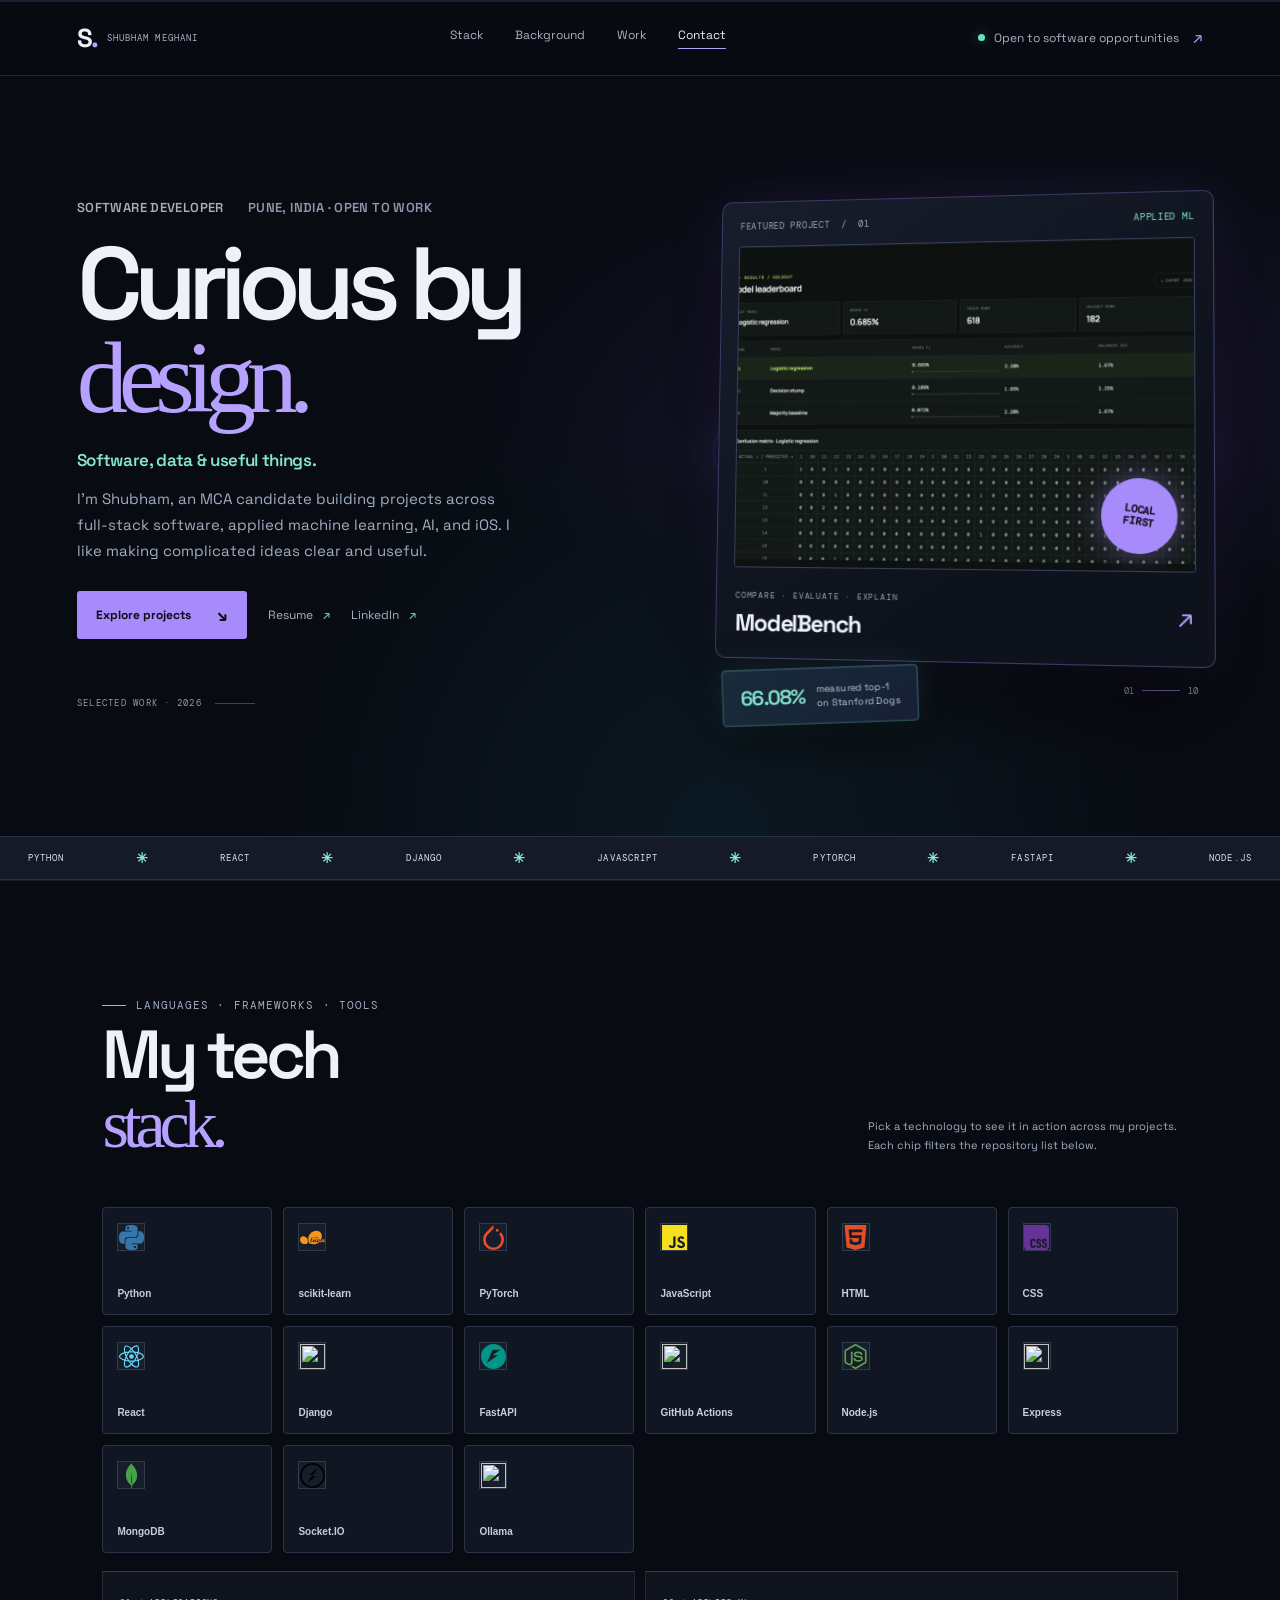
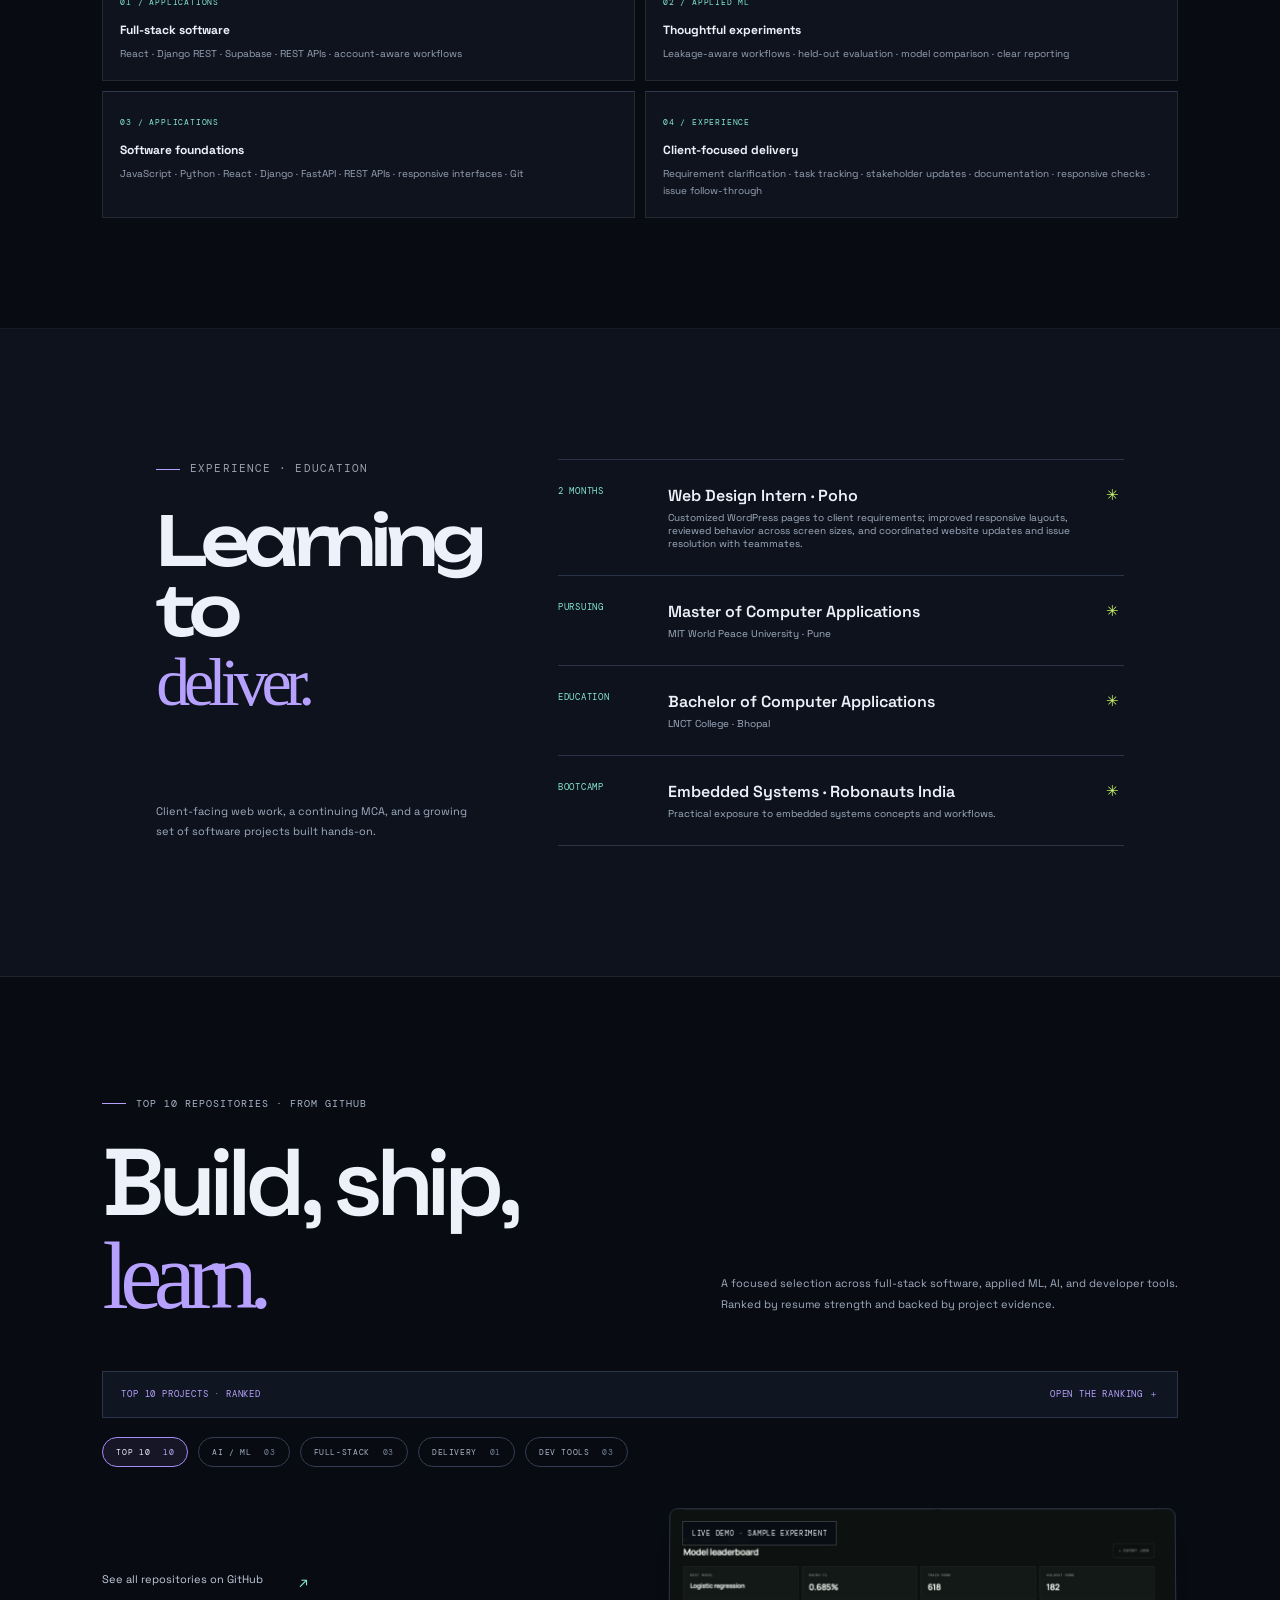
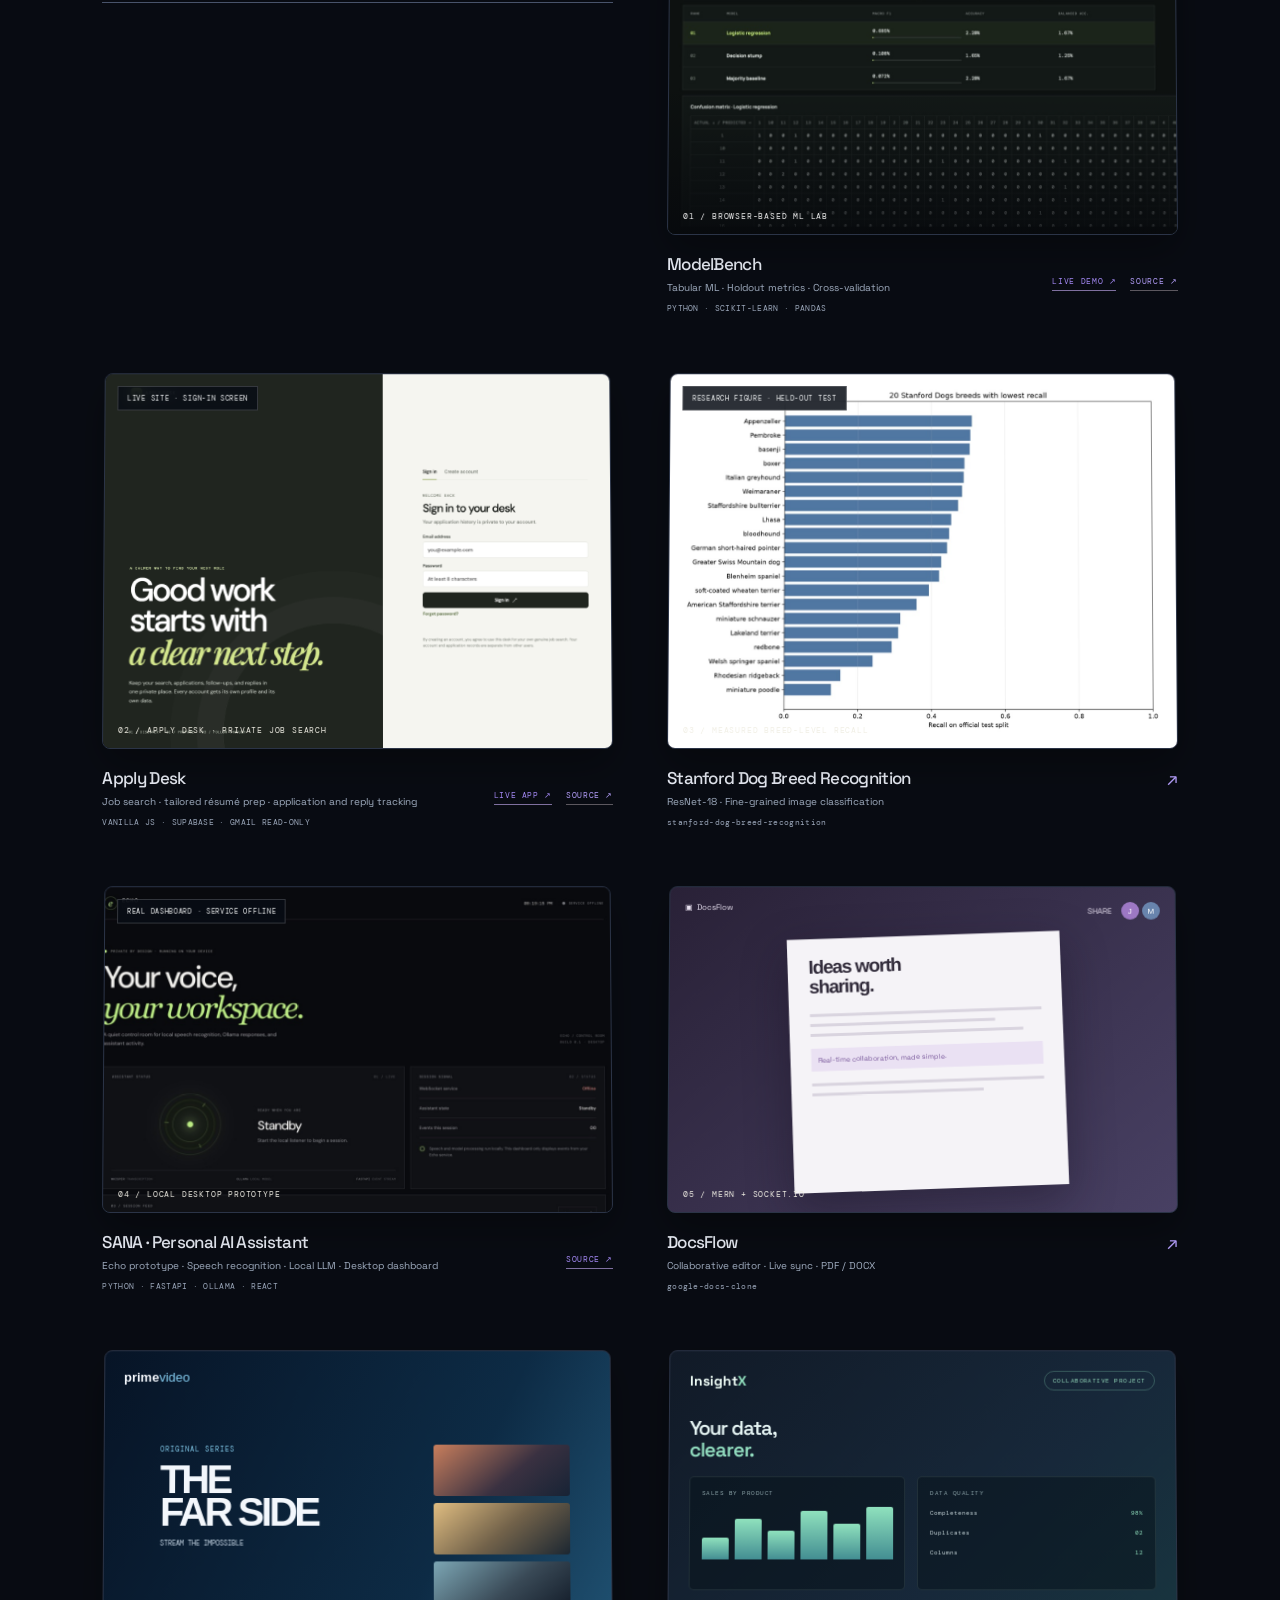
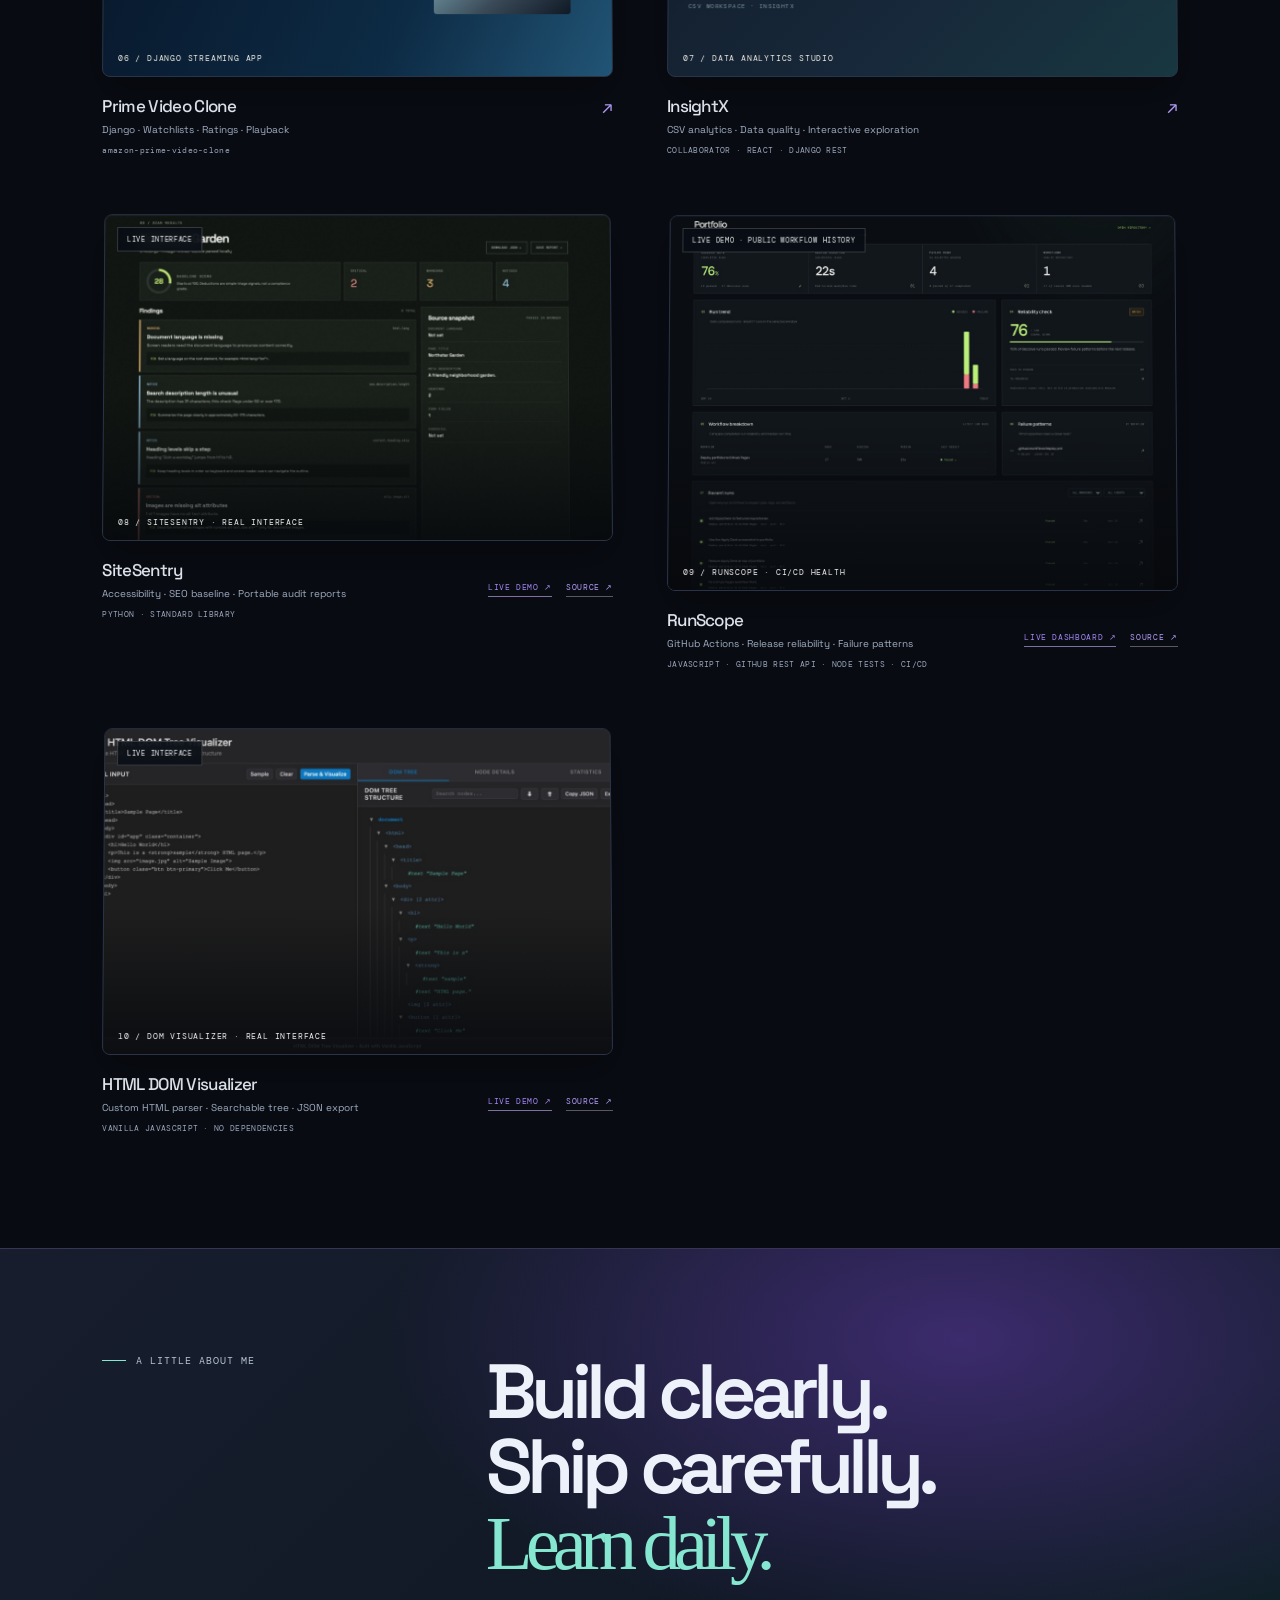
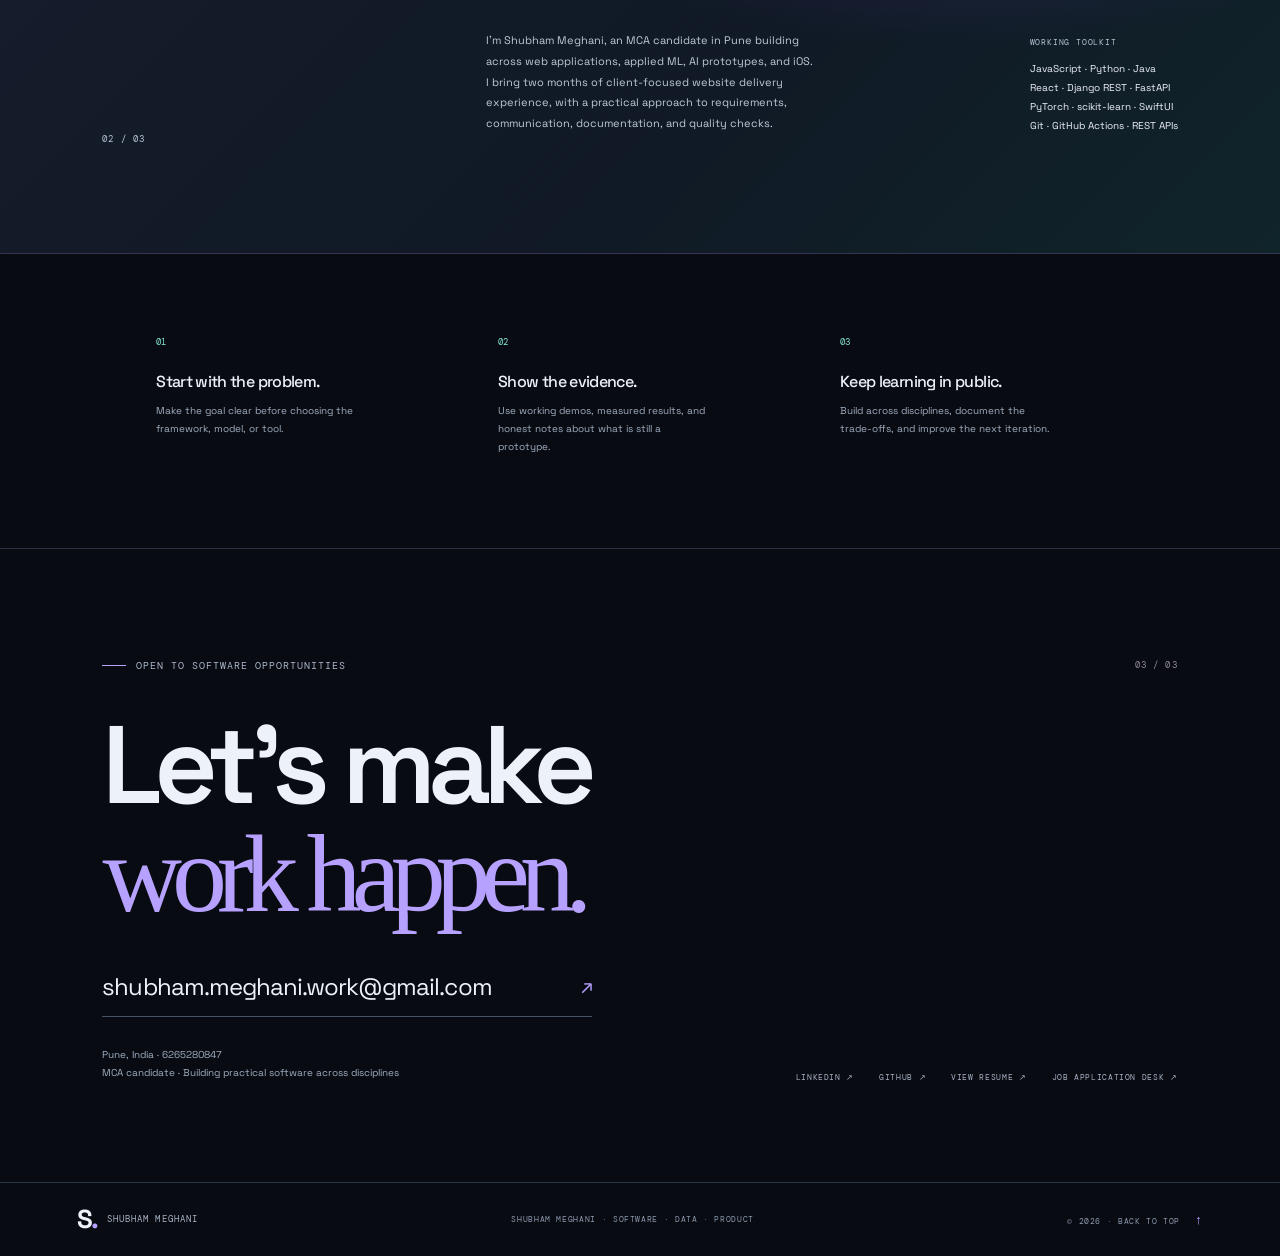
==== index.html @ 6a62bfe3 "Add dark animated 3D portfolio styling" ====
<!doctype html>
<html lang="en">
  <head>
    <meta charset="UTF-8" />
    <meta name="viewport" content="width=device-width, initial-scale=1.0" />
    <meta name="theme-color" content="#080b12" />
    <meta name="description" content="Explore Shubham Meghani’s dark, animated portfolio of full-stack applications, applied machine learning, AI prototypes, iOS apps, and developer tools." />
    <meta property="og:title" content="Shubham Meghani — Software Projects" />
    <meta property="og:description" content="A dark, dimensional portfolio spanning full-stack software, machine learning, AI, iOS, and developer tools, with live project previews." />
    <meta property="og:type" content="website" />
    <title>Shubham Meghani — Software Developer</title>
    <link rel="preconnect" href="https://fonts.googleapis.com" />
    <link rel="preconnect" href="https://fonts.gstatic.com" crossorigin />
    <link href="https://fonts.googleapis.com/css2?family=DM+Mono:wght@400;500&family=Space+Grotesk:wght@400;500;600;700&family=Unbounded:wght@400;500;600;700;800&display=swap" rel="stylesheet" />
    <link rel="stylesheet" href="styles.css" />
    <link rel="stylesheet" href="project-captures.css" />
    <style>
      :root { --accentColor: #c2a4ff; }
      .visual-one { background: #211829; }
      .visual-sun { background: radial-gradient(circle at 35% 32%, #e2c9ff, #a87cff 60%, #5f3c81); }
      .visual-horizon { background: linear-gradient(168deg, #76578e, #393048 50%, #19131f); }
      .visual-window { background: #e8e0edee; }
      .visual-two { background: #211829; }
      .shape-a { background: radial-gradient(at 32% 27%, #d0b7ee, #7c6086 42%, #444457 74%); }
      .shape-b { background: radial-gradient(at 43% 30%, #e3b6ff, #9d6eb9 58%, #523a68); }
      .poster-type { color: #f2eafa; }
      .visual-three { background: #211a29; }
      .music-disc { background: repeating-radial-gradient(circle, #17131c 0, #17131c 2px, #383040 3px, #25202c 5px); }
      .disc-inner { background: #28202f; color: #f0e9f8; }
      .music-ui { color: #ddd4e7; }
      .music-ui > span:last-child { color: #aa9ab7; }
      .waveform { filter: hue-rotate(170deg) saturate(.75); }
      .section-note, .project-meta p, .principle p, .contact-bottom p { color: #9991a0; }
      .main-nav a, .availability, .text-link, .socials a { color: #c1bac8; }
      .button-light { background: #eae5ec; color: #15111a; }
      .button-light:hover { background: #c2a4ff; }
      .project-card, .principle, .manifesto-main, .contact h2 { opacity: 0; transform: translateY(22px); transition: opacity .75s ease, transform .75s cubic-bezier(.2,.7,.2,1); }
      .project-card.in-view, .principle.in-view, .manifesto-main.in-view, .contact h2.in-view { opacity: 1; transform: translateY(0); }
      .project-card:nth-child(2) { transition-delay: .12s; }
      .project-card:nth-child(3) { transition-delay: .22s; }
      .scroll-progress { position: fixed; z-index: 70; top: 0; left: 0; width: 100%; height: 2px; pointer-events: none; background: #c2a4ff12; }
      .scroll-progress span { display: block; width: 100%; height: 100%; transform: scaleX(0); transform-origin: left; background: #c2a4ff; }
      .main-nav a.nav-active { color: #eae5ec; }.main-nav a.nav-active:after { content:''; display:block; height:1px; margin-top:5px; background:#c2a4ff; }
      .motion-toggle { border:0; padding:5px 0; background:transparent; color:#aaa0b7; font:8px 'DM Mono',monospace; letter-spacing:.1em; cursor:pointer; }.motion-toggle span { color:#c2a4ff; margin-right:5px; }
      .project-filters { display:flex; gap:10px; flex-wrap:wrap; margin:-27px 0 38px; }
      .filter-button { border:1px solid #ffffff20; border-radius:30px; background:transparent; color:#a69eac; padding:9px 13px; font:8px 'DM Mono',monospace; letter-spacing:.08em; cursor:pointer; transition:all .25s; }
      .filter-button span { color:#776b81; margin-left:7px; }.filter-button:hover,.filter-button.is-active { color:#f1eafa; border-color:#c2a4ff; background:#c2a4ff15; }.filter-button.is-active span { color:#c2a4ff; }
      .project-grid { grid-template-columns:repeat(2,minmax(0,1fr)); gap:60px 5%; }.project-card[hidden] { display:none !important; }.project-card:nth-child(2n) { margin-top:115px; }.project-card:nth-child(3) { margin-top:0; }.project-grid.is-filtered .project-card { margin-top:0; }
      .project-meta small { display:block; margin-top:9px; color:#756d7e; font:8px 'DM Mono',monospace; letter-spacing:.04em; }
      .project-visual { height:330px; }.project-large .project-visual { height:380px; }
      .visual-ml,.visual-todo,.visual-stream,.visual-prime,.visual-docs,.visual-ats { position:relative; overflow:hidden; }
      .visual-ml { background:radial-gradient(ellipse at 68% 45%,#613a8a,#241831 60%,#16101d); padding:19px; color:#eee5f9; }
      .visual-ml:before { content:''; position:absolute; inset:0; opacity:.14; background-image:linear-gradient(#d4b4ff22 1px,transparent 1px),linear-gradient(90deg,#d4b4ff22 1px,transparent 1px); background-size:26px 26px; mask-image:linear-gradient(90deg,transparent,#000); }
      .ml-glow { position:absolute; width:145px; height:145px; right:18%; top:25%; border:1px solid #e2caff3a; border-radius:50%; box-shadow:0 0 0 16px #c2a4ff0a,0 0 0 34px #c2a4ff08,0 0 90px #bb85ff38; animation:ml-pulse 4s ease-in-out infinite alternate; }
      .ml-glow:before,.ml-glow:after { content:''; position:absolute; inset:22px; border:1px solid #e2caff45; border-radius:50%; transform:scaleX(.68); }.ml-glow:after { transform:scaleY(.65); }
      .ml-top,.ml-bottom { position:relative; display:flex; justify-content:space-between; color:#aa9bb9; font:7px 'DM Mono',monospace; letter-spacing:.12em; }.breed-mark { position:absolute; right:22%; top:35%; font:500 42px 'Geist',sans-serif; letter-spacing:-.09em; color:#f2eafa; text-shadow:0 0 25px #c2a4ff6e; }.breed-mark small { display:block; margin-top:-2px; font:7px 'DM Mono',monospace; letter-spacing:.18em; color:#c9b8da; text-align:center; }
      .ml-score { position:absolute; left:7%; bottom:19%; width:43%; display:grid; gap:7px; }.ml-score span { font:7px 'DM Mono',monospace; letter-spacing:.08em; color:#b5a6c4; }.ml-score strong { font:500 28px 'Geist',sans-serif; letter-spacing:-.06em; }.ml-score i { height:2px; background:#ffffff1c; }.ml-score i b { display:block; width:66.08%; height:100%; background:#c2a4ff; box-shadow:0 0 10px #c2a4ff; }.ml-bottom { position:absolute; bottom:17px; left:19px; right:19px; }
      @keyframes ml-pulse { to { transform:scale(1.06); opacity:.7; } }
      .visual-todo { display:grid; place-items:center; background:linear-gradient(145deg,#c7b3ee,#796292); }.app-window { width:76%; min-height:78%; padding:17px 19px; background:#f1eef5; color:#30263b; box-shadow:0 20px 55px #19102055; transform:translateZ(25px); }.app-head { display:flex; justify-content:space-between; font-size:14px; font-weight:700; }.app-head b span { color:#8a67b1; }.app-head i { font-style:normal; color:#8a67b1; }.task-progress { display:flex; justify-content:space-between; margin:24px 0 12px; color:#81758d; font:7px 'DM Mono',monospace; }.task-row { display:flex; align-items:center; gap:9px; padding:8px 0; border-top:1px solid #e4dfea; font-size:9px; }.task-row i { width:12px; height:12px; border:1px solid #b9aabe; border-radius:50%; color:#fff; font:8px/11px sans-serif; text-align:center; }.task-row.checked i { background:#8a67b1; border-color:#8a67b1; }.task-row.checked span { color:#9b93a2; text-decoration:line-through; }.app-foot { margin-top:15px; color:#8f8299; font:6px 'DM Mono',monospace; letter-spacing:.06em; }
      .visual-stream { background:linear-gradient(145deg,#10131f,#24203a); padding:19px; color:#f4efff; }.stream-head { display:flex; justify-content:space-between; font:7px 'DM Mono',monospace; color:#bcb2d1; letter-spacing:.08em; }.stream-head span:first-child { font:700 12px 'Geist',sans-serif; letter-spacing:.02em; color:white; }.stream-title { position:relative; z-index:1; margin:42px 0 25px; font-size:32px; font-weight:600; line-height:.95; letter-spacing:-.08em; }.stream-title em { color:#c2a4ff; font:italic 34px Georgia,serif; }.poster-row { display:flex; gap:8px; position:absolute; bottom:32px; left:19px; right:19px; height:42%; }.poster-row i { flex:1; display:grid; place-items:center; text-align:center; color:#f4eafd; font:7px 'DM Mono',monospace; letter-spacing:.08em; font-style:normal; background:linear-gradient(160deg,#9477b9,#31273d 60%,#13121b); box-shadow:0 6px 20px #07050b80; transform:translateY(var(--poster-y,0)); transition:transform .3s; }.poster-row i:nth-child(2){background:linear-gradient(160deg,#d09c7b,#553847 65%,#1c1822);--poster-y:10px}.poster-row i:nth-child(3){background:linear-gradient(160deg,#5e91a5,#24374c 65%,#141824);--poster-y:-3px}.poster-row i:nth-child(4){background:linear-gradient(160deg,#b9ad76,#494232 65%,#16151a);--poster-y:8px}.project-card:hover .poster-row i { transform:translateY(-7px); }
      .visual-prime { background:linear-gradient(115deg,#071426,#0d2b45 65%,#215475); padding:19px; color:#f3f7fc; }.prime-brand { position:relative; z-index:1; font:700 13px 'Geist',sans-serif; }.prime-brand span { color:#85cdf0; font-weight:400; }.prime-feature { position:absolute; top:29%; left:11%; display:grid; gap:10px; }.prime-feature span { color:#81c8e8; font:7px 'DM Mono',monospace; letter-spacing:.14em; }.prime-feature strong { font:700 40px/.82 'Geist',sans-serif; letter-spacing:-.08em; }.prime-feature i { font:7px 'DM Mono',monospace; font-style:normal; color:#c5d5e4; }.prime-row { position:absolute; right:8%; top:29%; display:grid; gap:7px; width:27%; height:52%; }.prime-row i { border-radius:3px; background:linear-gradient(140deg,#c87e5c,#3a3141 58%,#172335); }.prime-row i:nth-child(2){background:linear-gradient(140deg,#e0bd81,#72624a 52%,#1b2631)}.prime-row i:nth-child(3){background:linear-gradient(140deg,#7ca6b4,#394956 55%,#101926)}
      .visual-docs { background:linear-gradient(140deg,#292137,#484063); padding:15px; }.docs-top { position:relative; z-index:2; display:flex; justify-content:space-between; color:#e8e1f0; font-size:8px; }.docs-top b { display:inline-grid; place-items:center; margin-left:3px; width:18px; height:18px; border-radius:50%; color:#fff; background:#9d78c4; font:8px 'Geist',sans-serif; }.docs-top b:last-child { background:#6884ad; }.doc-page { background:#f5f3f7; color:#312b3a; width:54%; height:78%; position:absolute; left:24%; top:15%; padding:19px 21px; box-shadow:0 15px 45px #130e1e66; transform:rotate(-2deg); transition:transform .35s; }.project-card:hover .doc-page { transform:rotate(0deg) translateY(-5px); }.doc-title { font:600 19px/1.05 'Geist',sans-serif; letter-spacing:-.06em; margin-bottom:17px; }.doc-page>i { display:block; width:100%; height:3px; background:#d9d4df; margin:7px 0; }.doc-page>i:nth-of-type(2){width:80%}.doc-page>i:nth-of-type(3){width:92%}.doc-page>i:nth-of-type(5){width:74%}.doc-highlight { margin:12px 0; padding:7px; color:#78579a; background:#eae1f3; font-size:7px; }
      .visual-insightx { background:linear-gradient(135deg,#111a27,#17283a 60%,#183740); padding:20px; color:#e6f5f4; }.ix-top { display:flex; justify-content:space-between; align-items:center; color:#c8dbdb; font:8px 'DM Mono',monospace; }.ix-brand { color:#eefcf6; font:700 14px 'Space Grotesk',sans-serif; }.ix-brand b { color:#91e0be; }.ix-badge { padding:5px 8px; border:1px solid #8de0bc45; border-radius:20px; color:#9be2c2; font:6px 'DM Mono',monospace; letter-spacing:.08em; }.ix-title { margin:28px 0 16px; font:600 20px/1.08 'Space Grotesk',sans-serif; letter-spacing:-.05em; }.ix-title span { color:#93dec0; }.ix-workspace { display:grid; grid-template-columns:1fr 1.1fr; gap:12px; }.ix-chart,.ix-table { min-height:115px; padding:12px; border:1px solid #d1f6eb18; border-radius:5px; background:#09131b88; }.ix-chart>span,.ix-table>span { display:block; color:#90a8ad; font:6px 'DM Mono',monospace; letter-spacing:.08em; }.ix-bars { height:63px; display:flex; align-items:end; gap:6px; padding-top:10px; }.ix-bars i { flex:1; background:linear-gradient(#8fe1bd,#438e92); border-radius:2px 2px 0 0; }.ix-bars i:nth-child(1){height:42%}.ix-bars i:nth-child(2){height:78%}.ix-bars i:nth-child(3){height:55%}.ix-bars i:nth-child(4){height:92%}.ix-bars i:nth-child(5){height:68%}.ix-bars i:nth-child(6){height:100%}.ix-row { display:flex; justify-content:space-between; gap:5px; margin-top:12px; color:#cad9dc; font:6px 'DM Mono',monospace; }.ix-row b { color:#91e0be; font-weight:400; }.ix-foot { margin-top:12px; color:#82999e; font:6px 'DM Mono',monospace; letter-spacing:.07em; }
      .visual-radar { position:relative; overflow:hidden; padding:20px; color:#e7f1e2; background:radial-gradient(ellipse at 70% 45%,#324c2a,#131b16 70%); }.rr-top { display:flex; justify-content:space-between; color:#c8ef91; font:8px 'DM Mono',monospace; letter-spacing:.08em; }.rr-network { position:absolute; inset:49px 9% 18%; border:1px solid #c2ef662b; border-radius:50%; transform:rotate(-24deg) scaleY(.48); }.rr-node { position:absolute; display:grid; place-items:center; width:33px;height:33px;border-radius:50%;background:#c2ef66;color:#16200f;font:7px 'DM Mono',monospace;box-shadow:0 0 20px #c2ef6645; }.rr-node:nth-of-type(1){left:18%;top:27%}.rr-node:nth-of-type(2){left:47%;top:19%;background:#7cced6}.rr-node:nth-of-type(3){right:16%;top:34%;background:#ec9a68}.rr-node:nth-of-type(4){left:34%;bottom:20%;background:#c596d5}.rr-core { position:absolute;left:50%;top:51%;transform:translate(-50%,-50%);display:grid;place-items:center;width:65px;height:65px;border:1px solid #c2ef6680;border-radius:50%;color:#c2ef66;font:15px 'DM Mono',monospace;background:#101411cc; }.rr-bars { position:absolute;bottom:24px;left:20px;right:20px;display:flex;gap:5px;height:3px; }.rr-bars i { flex:1;background:#c2ef66;opacity:.8; }.rr-meta { position:absolute;right:20px;bottom:35px;color:#9cac91;font:6px 'DM Mono',monospace;letter-spacing:.08em; }
      .visual-sentry { padding:18px;background:linear-gradient(145deg,#171f19,#263328);color:#e7ede3; }.ss-head { display:flex;justify-content:space-between;color:#c2ef66;font:8px 'DM Mono',monospace;letter-spacing:.1em; }.ss-url { margin:27px 0 18px;padding:10px 12px;border:1px solid #ffffff1b;background:#101611;color:#afbdac;font:8px 'DM Mono',monospace; }.ss-score { display:flex;align-items:center;gap:10px;margin-bottom:15px; }.ss-ring { display:grid;place-items:center;width:46px;height:46px;border:3px solid #e4aa60;border-radius:50%;color:#f1c078;font:13px 'DM Mono',monospace; }.ss-score span { color:#c9d3c3;font-size:10px; }.ss-score small { display:block;margin-top:3px;color:#849280;font:6px 'DM Mono',monospace; }.ss-finding { display:flex;align-items:center;gap:8px;margin:7px 0;padding:8px 9px;background:#101611;color:#c5d0c0;font:7px 'DM Mono',monospace; }.ss-finding b { width:6px;height:6px;border-radius:50%;background:#f18b7f; }.ss-finding.warning b { background:#f0bd68; }.ss-finding span { margin-left:auto;color:#889683; }
      .visual-modelbench { padding:19px;background:radial-gradient(ellipse at 75% 15%,#283c2b,#131915 63%);color:#e7eee3; }.mb-head { display:flex;justify-content:space-between;align-items:center;color:#c2ef66;font:8px 'DM Mono',monospace;letter-spacing:.08em; }.mb-title { margin:28px 0 18px;font:600 19px/1.08 'Space Grotesk',sans-serif;letter-spacing:-.05em; }.mb-title em {color:#c2ef66;font:italic 22px Georgia,serif;}.mb-table { width:100%;border-collapse:collapse;font:7px 'DM Mono',monospace; }.mb-table th,.mb-table td {padding:9px 6px;text-align:left;border-bottom:1px solid #ffffff16;}.mb-table th {color:#899785;font-size:6px;letter-spacing:.07em;}.mb-table tr:first-child td {color:#c2ef66;}.mb-score {display:flex;align-items:center;gap:6px;}.mb-score i {width:35px;height:3px;background:#c2ef66;}.mb-note {margin-top:12px;color:#8b9885;font:6px 'DM Mono',monospace;letter-spacing:.06em;}
      .visual-ats { background:linear-gradient(130deg,#17131e,#2e233b); display:flex; color:#e8e1ef; }.ats-sidebar { width:25%; display:flex; flex-direction:column; gap:17px; padding:17px 10px; background:#15111b99; color:#9588a3; font:6px 'DM Mono',monospace; }.ats-sidebar b { font:700 18px 'Geist',sans-serif; color:#c2a4ff; margin-bottom:12px; }.ats-main { flex:1; display:flex; align-items:center; flex-direction:column; padding:23px 10px 8px; }.ats-main>span { color:#a89bb5; font:6px 'DM Mono',monospace; letter-spacing:.07em; }.ats-ring { width:111px; height:111px; border-radius:50%; margin:16px 0 10px; display:grid; place-items:center; background:radial-gradient(closest-side,#211a2b 80%,transparent 82%),conic-gradient(#c2a4ff 0 92%,#ffffff20 92% 100%); box-shadow:0 0 35px #a978dd25; }.ats-ring b { font:500 27px 'Geist',sans-serif; letter-spacing:-.07em; }.ats-ring small { font-size:12px; color:#c2a4ff; }.ats-main>strong { font-size:10px; }.ats-main>i { margin-top:3px; color:#a89bb5; font-size:7px; font-style:normal; }.ats-tags { display:flex; gap:5px; margin-top:13px; }.ats-tags b { padding:4px 6px; border:1px solid #c2a4ff35; border-radius:8px; color:#cfb8ed; font:6px 'DM Mono',monospace; }
      @media(max-width:560px) { .project-grid { display:block; }.project-card:nth-child(2n),.project-card:nth-child(3) { margin:0 0 43px; }.project-filters { gap:6px; margin-top:-12px; }.filter-button { padding:8px 10px; }.project-visual,.project-large .project-visual { height:310px; } }
      :root { --bg:#080c14; --fg:#f3f3f5; --muted:#a0a4b0; --line:#272d3a; --sans:'Space Grotesk',sans-serif; --acid:#c8f46b; --accentColor:#c8f46b; }
      body { background-color:#080c14; background-image:radial-gradient(1px 1px at 10% 12%,#ffffff55 45%,transparent 65%),radial-gradient(1px 1px at 75% 17%,#ffffff55 45%,transparent 65%),radial-gradient(1px 1px at 43% 68%,#ffffff44 45%,transparent 65%),radial-gradient(1px 1px at 91% 83%,#ffffff55 45%,transparent 65%); background-size:240px 240px,320px 320px,280px 280px,360px 360px; }
      .site-header { position:sticky; top:0; backdrop-filter:blur(20px); background:#080c14c9; border-bottom:1px solid #ffffff12; }
      .main-nav a,.availability,.text-link,.socials a { color:#b7bac3; }.status-dot { background:#c8f46b; box-shadow:0 0 12px #c8f46b88; }
      .hero { height:calc(100svh - 82px); min-height:690px; max-height:950px; background:radial-gradient(ellipse at 77% 53%,#142442a6,transparent 43%); }
      .hero-copy { width:48%; }.hero h1 { font:700 clamp(64px,9vw,132px)/.98 'Unbounded',sans-serif; letter-spacing:-.085em; text-transform:none; margin:0 0 17px; }
      .hero .eyebrow { font:600 13px 'Space Grotesk',sans-serif; letter-spacing:.03em; text-transform:none; color:#a9aebb; margin-bottom:21px; }.hero .eyebrow-line { display:none; }
      .hero-role { color:#c8f46b; font-size:15px; font-weight:600; margin:0 0 18px; }.hero-intro { font-size:13px; max-width:370px; color:#aeb2bd; }
      .hero-art { width:min(64vw,850px); height:min(62vw,720px); right:0; background:radial-gradient(ellipse at center,#26365747 0,transparent 64%); cursor:grab; }.hero-art:active { cursor:grabbing; }.hero-art canvas { filter:drop-shadow(0 25px 70px #000a); }
      .art-caption { color:#8e97a9; }.art-caption-top { left:4%;right:5%;top:7%; }.art-caption-bottom { left:5%;right:8%;bottom:8%; }.art-cross { color:#c8f46b; }
      .art-orbit { border-color:#d5e4ff14; }.orbit-two { border-color:#d5e4ff0c; }
      .motion-toggle { color:#c9cfdb; }.motion-toggle span { color:#c8f46b; }
      .hero-index { display:none; }.hero-footnote { top:auto; bottom:5%; }
      .keyboard-toast { position:absolute; left:50%; bottom:16%; z-index:3; transform:translate(-50%,12px); opacity:0; padding:8px 12px; border:1px solid #ffffff25; border-radius:30px; background:#080c14cc; backdrop-filter:blur(8px); color:#e4e8f0; font:8px 'DM Mono',monospace; letter-spacing:.08em; pointer-events:none; transition:opacity .2s,transform .2s; white-space:nowrap; }.hero-art.key-active .keyboard-toast { opacity:1; transform:translate(-50%,0); }
      .ticker { background:#c8f46b; color:#10150a; transform:none; }.ticker-track { animation-duration:34s; }
      .section-heading h2,.manifesto h2,.contact h2 { font-family:'Unbounded',sans-serif; font-weight:500; }.serif-word { font-family:'Unbounded',sans-serif; font-style:normal; letter-spacing:-.09em; color:#c8f46b; }
      .section-heading .eyebrow,.manifesto .eyebrow,.contact .eyebrow { color:#a9aebb; }.eyebrow-line { background:#c8f46b; }
      .work { padding-top:130px; }.project-filters { margin-top:-10px; }.filter-button { border-color:#ffffff26; }.filter-button:hover,.filter-button.is-active { border-color:#c8f46b; background:#c8f46b12; }.filter-button.is-active span { color:#c8f46b; }
      .manifesto { background:linear-gradient(120deg,#111a2a,#121722); border-color:#ffffff10; }.manifesto h2 .serif-word { color:#c8f46b; }
      .contact h2 .serif-word { color:#c8f46b; }.contact-link span,.all-work span { color:#c8f46b; }.principle>span { color:#c8f46b; }
      .scroll-progress span { background:#c8f46b; }
      .stack-section { padding-top:125px; padding-bottom:130px; position:relative; overflow:hidden; border-top:1px solid #ffffff10; border-bottom:1px solid #ffffff10; }
      .stack-heading { display:flex; align-items:flex-end; justify-content:space-between; gap:30px; margin-bottom:48px; }.stack-heading h2,.journey-heading h2 { margin:0; font:500 clamp(38px,5.4vw,68px)/1.02 'Unbounded',sans-serif; letter-spacing:-.08em; }.stack-heading p,.journey-heading p { color:#9ba1ae; font-size:11px; line-height:1.8; margin:0 0 5px; }
      .stack-grid { display:grid; grid-template-columns:repeat(6,minmax(0,1fr)); gap:11px; }
      .stack-card { min-height:108px; padding:15px 14px; display:flex; align-items:flex-start; justify-content:space-between; flex-direction:column; background:#111723aa; border:1px solid #ffffff16; border-radius:4px; color:#dde0e7; text-align:left; cursor:pointer; transition:transform .25s,border .25s,background .25s; }.stack-card:hover { transform:translateY(-5px); border-color:#c8f46b8a; background:#19231b; }.stack-card[aria-pressed=true] { border-color:#c8f46b; background:#c8f46b12; transform:translateY(-3px); }
      .stack-glyph { width:28px;height:28px;display:grid;place-items:center;color:var(--skill-color,#c8f46b); }.stack-glyph img { width:25px;height:25px;object-fit:contain;filter:drop-shadow(0 2px 7px color-mix(in srgb,var(--skill-color) 28%,transparent));transition:transform .25s; }.stack-card:hover .stack-glyph img { transform:rotate(-8deg) scale(1.1); }.stack-card span:last-child { font-size:10px; font-weight:600; }
      .hero-art:focus-visible { outline:1px solid #c8f46b;outline-offset:5px;border-radius:50%; }
      .journey { padding:130px 12.2%; display:grid; grid-template-columns:.9fr 1.7fr; gap:8%; border-bottom:1px solid #ffffff12; background:linear-gradient(180deg,#0b101a,#080c14); }.journey-heading { display:flex; flex-direction:column; justify-content:space-between; }.journey-heading .eyebrow { margin-bottom:27px; }.journey-list { border-top:1px solid #ffffff22; }.journey-item { padding:25px 0; display:grid; grid-template-columns:90px 1fr 18px; gap:20px; align-items:start; border-bottom:1px solid #ffffff18; color:#f3f3f5; text-decoration:none; transition:padding .3s,color .3s; }.journey-item:hover { padding-left:10px; color:#c8f46b; }.journey-date { color:#8993a4; font:9px 'DM Mono',monospace; letter-spacing:.08em; }.journey-name { font-size:16px; font-weight:600; }.journey-desc { display:block; color:#9ba1ae; margin-top:5px; font-size:10px; }.journey-arrow { transition:transform .2s; }.journey-item:hover .journey-arrow { transform:translate(3px,-3px); }
      .main-nav a.nav-active { color:#c8f46b; }.main-nav a.nav-active:after { background:#c8f46b; }
      .availability:hover,.main-nav a:hover,.socials a:hover { color:#c8f46b; }.button-light:hover { background:#c8f46b; }
      body.light-theme { background-color:#f2f0e9; color:#11151d; --bg:#f2f0e9; --fg:#11151d; --line:#cbc9c1; background-image:radial-gradient(1px 1px at 10% 12%,#0b102033 45%,transparent 65%),radial-gradient(1px 1px at 75% 17%,#0b102033 45%,transparent 65%),radial-gradient(1px 1px at 43% 68%,#0b102022 45%,transparent 65%); }
      body.light-theme .site-header { background:#f2f0e9d9; border-color:#11151d18; }.light-theme .main-nav a,.light-theme .availability,.light-theme .hero-intro,.light-theme .text-link,.light-theme .hero .eyebrow,.light-theme .section-note,.light-theme .project-meta p,.light-theme .journey-heading p { color:#555b65; }
      .light-theme .hero { background:radial-gradient(ellipse at 77% 53%,#b7c9e969,transparent 45%); }.light-theme .stack-card { background:#fffaf0b8; color:#171a21; border-color:#11151d18; }.light-theme .stack-card:hover,.light-theme .stack-card[aria-pressed=true] { background:#e5e9d9; }
      .light-theme .journey { background:linear-gradient(180deg,#e8e6de,#f2f0e9); border-color:#11151d20; }.light-theme .journey-list,.light-theme .journey-item { border-color:#11151d25; }.light-theme .journey-item { color:#11151d; }.light-theme .journey-desc,.light-theme .journey-date { color:#646a73; }
      .light-theme .manifesto { background:#e6e4dc; color:#11151d; border-color:#c6c3b9; }.light-theme .manifesto-bottom>p,.light-theme .skills p { color:#454b54; }.light-theme .principles { border-color:#d2cfc6; }.light-theme .principle p,.light-theme .contact-bottom p { color:#60656d; }.light-theme .site-footer { border-color:#c9c6be; }.light-theme .site-footer>span { color:#666b73; }
      .theme-toggle { border:1px solid #ffffff2c; border-radius:50%; background:transparent; color:#c8f46b; width:34px; height:34px; font-size:16px; cursor:pointer; transition:transform .3s,background .3s; }.theme-toggle:hover { transform:rotate(18deg); background:#ffffff12; }
      @media(max-width:900px) { .stack-grid { grid-template-columns:repeat(4,minmax(0,1fr)); }.journey { padding:100px 7%; grid-template-columns:.8fr 1.4fr; }.hero-copy { width:52%; }.hero-art { width:65vw; right:-3%; } }
      @media(max-width:560px) { .site-header { height:64px; }.main-nav { gap:12px; }.main-nav a { font-size:9px; }.theme-toggle { width:28px;height:28px; }.hero { min-height:750px; padding-top:138px; }.hero-copy { width:100%; }.hero h1 { font-size:clamp(55px,14vw,82px); }.hero-role { font-size:13px; }.hero-art { width:120vw;height:112vw;right:-24%;bottom:0;top:auto;opacity:.93; }.art-caption-top { top:3%; }.art-caption-bottom { bottom:4%; }.keyboard-toast { bottom:11%; }.stack-section { padding-top:85px;padding-bottom:90px; }.stack-heading { display:block;margin-bottom:28px; }.stack-heading p { margin-top:15px; }.stack-grid { grid-template-columns:repeat(3,minmax(0,1fr));gap:8px; }.stack-card { min-height:84px;padding:11px; }.stack-glyph { font-size:13px; }.stack-card span:last-child { font-size:9px; }.journey { display:block;padding:90px 7%; }.journey-heading { gap:28px;margin-bottom:35px; }.journey-item { grid-template-columns:65px 1fr 16px;gap:10px;padding:19px 0; }.journey-name { font-size:13px; }.journey-desc { font-size:9px; }.section-heading h2 { font-size:clamp(42px,12vw,60px); } }
      @media (prefers-reduced-motion: reduce) {
        .ticker-track, .music-disc { animation: none !important; }
        .project-card, .principle, .manifesto-main, .contact h2 { opacity: 1; transform: none; transition: none; }
      }
      .intro-screen { position: fixed; z-index: 40; inset: 0; background: #0b080c; color: #eae5ec; display: grid; grid-template-rows: auto 1fr auto; padding: 34px 7.1%; clip-path: circle(150% at 50% 50%); transition: clip-path 1.15s cubic-bezier(.76,0,.18,1), opacity .6s .55s; }
      .intro-screen.intro-out { clip-path: circle(0 at 50% 52%); opacity: .92; pointer-events: none; }
      .intro-top, .intro-bottom { display: flex; align-items: center; justify-content: space-between; color: #938a9d; font: 9px 'DM Mono',monospace; letter-spacing: .11em; }
      .intro-brand { color: #eee8f4; text-decoration: none; font: 700 12px 'Geist',sans-serif; letter-spacing: .14em; }
      .intro-brand span { color: #c2a4ff; margin-left: 4px; }
      .intro-center { align-self: center; justify-self: center; display: flex; align-items: center; flex-direction: column; }
      .intro-kicker { font: 9px 'DM Mono',monospace; letter-spacing: .15em; color: #a89bb5; }
      .loader-orbit { width: 150px; height: 150px; border: 1px solid #c2a4ff28; border-radius: 50%; position: relative; display: grid; place-items: center; margin: 27px 0 23px; animation: loader-turn 14s linear infinite; }
      .loader-orbit:before, .loader-orbit:after { content: ''; position: absolute; inset: 12px; border: 1px solid #c2a4ff38; border-radius: 50%; transform: rotateX(68deg) rotateZ(25deg); }
      .loader-orbit:after { transform: rotateY(68deg) rotateZ(-25deg); border-color: #e8dcff35; }
      .loader-orbit i { position: absolute; width: 5px; height: 5px; border-radius: 50%; background: #c2a4ff; box-shadow: 0 0 16px 4px #9c70d677; }
      .loader-orbit i:nth-child(1) { top: 12px; left: 46px; }.loader-orbit i:nth-child(2) { right: 8px; bottom: 49px; width: 3px; height: 3px; }.loader-orbit i:nth-child(3) { left: 17px; bottom: 27px; width: 3px; height: 3px; }
      .loader-orbit b { font: 500 26px 'Geist',sans-serif; letter-spacing: -.1em; color: #eae5ec; animation: loader-counter 14s linear infinite reverse; }
      .intro-progress { color: #817788; font: 8px 'DM Mono',monospace; letter-spacing: .14em; margin: 0 0 20px; }.intro-progress span { color: #d8c4fa; padding-left: 7px; }
      .enter-button { border: 1px solid #c2a4ff65; border-radius: 30px; padding: 14px 22px; color: #eae5ec; background: #c2a4ff0c; font: 9px 'DM Mono',monospace; letter-spacing: .11em; cursor: pointer; transition: background .3s, border .3s, transform .3s; }
      .enter-button:hover { background: #c2a4ff23; border-color: #c2a4ff; transform: translateY(-2px); }.enter-button span { color: #c2a4ff; margin-left: 19px; font-size: 14px; }
      @keyframes loader-turn { to { transform: rotate(360deg); } } @keyframes loader-counter { to { transform: rotate(360deg); } }
      .custom-cursor { position: fixed; top: 0; left: 0; z-index: 60; width: 18px; height: 18px; pointer-events: none; opacity: 0; transform: translate3d(-50%,-50%,0); mix-blend-mode: difference; transition: opacity .25s,width .3s,height .3s; }
      .custom-cursor:before { content:''; position:absolute; inset:0; border:1px solid white; border-radius:50%; background:#fff2; }
      .custom-cursor span { position:absolute; left:50%; top:50%; transform:translate(-50%,-50%); color:#111; font:7px 'DM Mono',monospace; white-space:nowrap; }
      .custom-cursor.cursor-visible { opacity:1; }.custom-cursor.cursor-hover { width:70px; height:70px; }
      @media (pointer:fine) { body, a, button { cursor:none; } }
      .hero-art { background: radial-gradient(ellipse at center, #a974e00e 0, transparent 57%); }
      .hero-art canvas { filter: drop-shadow(0 20px 65px #8c5fcb35); }
      .project-visual { transform: perspective(900px) rotateX(var(--tiltY,0deg)) rotateY(var(--tiltX,0deg)); transition: transform .25s ease, filter .4s; transform-style: preserve-3d; }
      .project-card:hover .project-visual { filter: saturate(1.14) brightness(1.07); }
      .project-card:hover .visual-window, .project-card:hover .poster-type, .project-card:hover .music-disc { transform: translate3d(var(--moveX,0px),var(--moveY,0px),22px); }
      .visual-window, .poster-type, .music-disc { transition: transform .35s ease; }
      body.experience-entered .hero-copy .eyebrow, body.experience-entered .hero-copy h1, body.experience-entered .hero-copy .hero-intro, body.experience-entered .hero-copy .hero-actions { animation: hero-rise .8s cubic-bezier(.2,.7,.2,1) both; }
      body.experience-entered .hero-copy h1 { animation-delay: .08s; } body.experience-entered .hero-copy .hero-intro { animation-delay: .16s; } body.experience-entered .hero-copy .hero-actions { animation-delay: .23s; }
      @keyframes hero-rise { from { opacity:0; transform:translateY(20px); filter:blur(8px); } to { opacity:1; transform:translateY(0); filter:blur(0); } }
      @media (max-width: 560px) { .intro-screen { padding: 24px 7%; }.intro-top,.intro-bottom { font-size:7px; }.intro-bottom span:last-child { max-width:120px; text-align:right; line-height:1.6; } }
      @media (prefers-reduced-motion: reduce) { .intro-screen,.hero-copy *,.custom-cursor { transition:none !important; animation:none !important; } }
    </style>
    <link rel="stylesheet" href="portfolio-refresh.css" />
    <script defer src="script.js"></script>
  </head>
  <body>
    <div class="scroll-progress" aria-hidden="true"><span></span></div>
    <div class="noise" aria-hidden="true"></div>
    <header class="site-header">
      <a class="brand" href="#home" aria-label="Shubham Meghani, home"><span class="brand-mark">S<span>.</span></span><span class="brand-name">SHUBHAM MEGHANI</span></a>
      <nav class="main-nav" aria-label="Main navigation">
        <a href="#stack">Stack</a><a href="#journey">Background</a><a href="#work">Work</a><a href="#contact">Contact</a>
      </nav>
      <a class="availability" href="https://github.com/damnsunnyy" target="_blank" rel="noreferrer"><span class="status-dot"></span><span>Open to software opportunities</span><span class="availability-arrow">↗</span></a>
    </header>

    <main>
      <section class="hero" id="home">
        <div class="hero-copy">
          <p class="eyebrow"><span class="eyebrow-line"></span> SOFTWARE DEVELOPER <span class="location">PUNE, INDIA · OPEN TO WORK</span></p>
          <h1>Curious by<br /><span class="serif-word">design.</span></h1>
          <p class="hero-role">Software, data &amp; useful things.</p>
          <p class="hero-intro">I’m Shubham, an MCA candidate building projects across full-stack software, applied machine learning, AI, and iOS. I like making complicated ideas clear and useful.</p>
          <div class="hero-actions"><a class="button button-light" href="#work">Explore projects <span>↘</span></a><a class="text-link" href="assets/Shubham-Meghani-Resume-2026.pdf" target="_blank" rel="noreferrer">Resume <span>↗</span></a><a class="text-link" href="https://linkedin.com/in/shubham-meghani/" target="_blank" rel="noreferrer">LinkedIn <span>↗</span></a></div>
          <div class="hero-footnote"><span>SELECTED WORK · 2026</span><span class="scroll-line"></span></div>
        </div>
        <div class="hero-art" aria-label="Featured work: ModelBench machine learning lab">
          <a class="feature-card" href="https://damnsunnyy.github.io/ModelBench/" target="_blank" rel="noreferrer">
            <div class="feature-card-top"><span>FEATURED PROJECT&nbsp; / &nbsp;01</span><span>APPLIED ML</span></div>
            <div class="feature-image"><img src="assets/project-captures/modelbench.jpg" alt="ModelBench model comparison dashboard" /><span class="feature-stamp">LOCAL<br />FIRST</span></div>
            <div class="feature-card-bottom"><div><span>COMPARE · EVALUATE · EXPLAIN</span><h2>ModelBench</h2></div><span class="feature-arrow">↗</span></div>
          </a>
          <div class="feature-note"><span class="note-mark">66.08%</span><span>measured top-1<br />on Stanford Dogs</span></div>
          <div class="feature-index">01 <i></i> 10</div>
        </div>
        <div class="hero-index"><span>01</span><i></i><span>03</span></div>
      </section>

      <section class="ticker" aria-label="Technologies"><div class="ticker-track"><span>PYTHON</span><b>✳</b><span>REACT</span><b>✳</b><span>DJANGO</span><b>✳</b><span>JAVASCRIPT</span><b>✳</b><span>PYTORCH</span><b>✳</b><span>FASTAPI</span><b>✳</b><span>NODE.JS</span></div></section>

      <section class="stack-section section-pad" id="stack">
        <div class="stack-heading"><div><p class="eyebrow"><span class="eyebrow-line"></span> LANGUAGES · FRAMEWORKS · TOOLS</p><h2>My tech<br /><span class="serif-word">stack.</span></h2></div><p>Pick a technology to see it in action across my projects. Each chip filters the repository list below.</p></div>
        <div class="stack-grid" role="group" aria-label="Filter projects by technology">
          <button class="stack-card" data-tech="python" aria-pressed="false" aria-label="Filter projects using Python"><span class="stack-glyph"><img src="assets/tech-icons/python.svg" alt="" loading="lazy" /></span><span>Python</span></button>
          <button class="stack-card" data-tech="sklearn" aria-pressed="false" aria-label="Filter projects using scikit-learn"><span class="stack-glyph"><img src="assets/tech-icons/scikitlearn.svg" alt="" loading="lazy" /></span><span>scikit-learn</span></button>
          <button class="stack-card" data-tech="pytorch" aria-pressed="false" aria-label="Filter projects using PyTorch"><span class="stack-glyph"><img src="assets/tech-icons/pytorch.svg" alt="" loading="lazy" /></span><span>PyTorch</span></button>
          <button class="stack-card" data-tech="javascript" aria-pressed="false" aria-label="Filter projects using JavaScript"><span class="stack-glyph"><img src="assets/tech-icons/javascript.svg" alt="" loading="lazy" /></span><span>JavaScript</span></button>
          <button class="stack-card" data-tech="html" aria-pressed="false" aria-label="Filter projects using HTML"><span class="stack-glyph"><img src="assets/tech-icons/html5.svg" alt="" loading="lazy" /></span><span>HTML</span></button>
          <button class="stack-card" data-tech="css" aria-pressed="false" aria-label="Filter projects using CSS"><span class="stack-glyph"><img src="assets/tech-icons/css.svg" alt="" loading="lazy" /></span><span>CSS</span></button>
          <button class="stack-card" data-tech="react" aria-pressed="false" aria-label="Filter projects using React"><span class="stack-glyph"><img src="assets/tech-icons/react.svg" alt="" loading="lazy" /></span><span>React</span></button>
          <button class="stack-card" data-tech="django" aria-pressed="false" aria-label="Filter projects using Django"><span class="stack-glyph"><img src="assets/tech-icons/django.svg" alt="" loading="lazy" /></span><span>Django</span></button>
          <button class="stack-card" data-tech="fastapi" aria-pressed="false" aria-label="Filter projects using FastAPI"><span class="stack-glyph"><img src="assets/tech-icons/fastapi.svg" alt="" loading="lazy" /></span><span>FastAPI</span></button>
          <button class="stack-card" data-tech="githubactions" aria-pressed="false" aria-label="Filter projects using GitHub Actions"><span class="stack-glyph"><img src="assets/tech-icons/githubactions.svg" alt="" loading="lazy" /></span><span>GitHub Actions</span></button>
          <button class="stack-card" data-tech="node" aria-pressed="false" aria-label="Filter projects using Node.js"><span class="stack-glyph"><img src="assets/tech-icons/nodedotjs.svg" alt="" loading="lazy" /></span><span>Node.js</span></button>
          <button class="stack-card" data-tech="express" aria-pressed="false" aria-label="Filter projects using Express"><span class="stack-glyph"><img src="assets/tech-icons/express.svg" alt="" loading="lazy" /></span><span>Express</span></button>
          <button class="stack-card" data-tech="mongodb" aria-pressed="false" aria-label="Filter projects using MongoDB"><span class="stack-glyph"><img src="assets/tech-icons/mongodb.svg" alt="" loading="lazy" /></span><span>MongoDB</span></button>
          <button class="stack-card" data-tech="socketio" aria-pressed="false" aria-label="Filter projects using Socket.IO"><span class="stack-glyph"><img src="assets/tech-icons/socketdotio.svg" alt="" loading="lazy" /></span><span>Socket.IO</span></button>
          <button class="stack-card" data-tech="ollama" aria-pressed="false" aria-label="Filter projects using Ollama"><span class="stack-glyph"><img src="assets/tech-icons/ollama.svg" alt="" loading="lazy" /></span><span>Ollama</span></button>
        </div>
        <div class="capability-groups">
          <article><span>01 / APPLICATIONS</span><h3>Full-stack software</h3><p>React · Django REST · Supabase · REST APIs · account-aware workflows</p></article>
          <article><span>02 / APPLIED ML</span><h3>Thoughtful experiments</h3><p>Leakage-aware workflows · held-out evaluation · model comparison · clear reporting</p></article>
          <article><span>03 / APPLICATIONS</span><h3>Software foundations</h3><p>JavaScript · Python · React · Django · FastAPI · REST APIs · responsive interfaces · Git</p></article>
          <article><span>04 / EXPERIENCE</span><h3>Client-focused delivery</h3><p>Requirement clarification · task tracking · stakeholder updates · documentation · responsive checks · issue follow-through</p></article>
        </div>
      </section>

      <section class="journey" id="journey"><div class="journey-heading"><div><p class="eyebrow"><span class="eyebrow-line"></span> EXPERIENCE · EDUCATION</p><h2>Learning to<br /><span class="serif-word">deliver.</span></h2></div><p>Client-facing web work, a continuing MCA, and a growing set of software projects built hands-on.</p></div><div class="journey-list">
        <div class="journey-item"><span class="journey-date">2 MONTHS</span><span><b class="journey-name">Web Design Intern · Poho</b><span class="journey-desc">Customized WordPress pages to client requirements; improved responsive layouts, reviewed behavior across screen sizes, and coordinated website updates and issue resolution with teammates.</span></span><span class="journey-arrow">✳</span></div>
        <div class="journey-item"><span class="journey-date">PURSUING</span><span><b class="journey-name">Master of Computer Applications</b><span class="journey-desc">MIT World Peace University · Pune</span></span><span class="journey-arrow">✳</span></div>
        <div class="journey-item"><span class="journey-date">EDUCATION</span><span><b class="journey-name">Bachelor of Computer Applications</b><span class="journey-desc">LNCT College · Bhopal</span></span><span class="journey-arrow">✳</span></div>
        <div class="journey-item"><span class="journey-date">BOOTCAMP</span><span><b class="journey-name">Embedded Systems · Robonauts India</b><span class="journey-desc">Practical exposure to embedded systems concepts and workflows.</span></span><span class="journey-arrow">✳</span></div>
      </div></section>

      <section class="work section-pad" id="work">
        <div class="section-heading"><div><p class="eyebrow"><span class="eyebrow-line"></span> TOP 10 REPOSITORIES · FROM GITHUB</p><h2>Build, ship,<br /><span class="serif-word">learn.</span></h2></div><p class="section-note">A focused selection across full-stack software, applied ML, AI, and developer tools.<br />Ranked by resume strength and backed by project evidence.</p></div>
        <details class="ranking-panel"><summary><span>TOP 10 PROJECTS · RANKED</span><span>OPEN THE RANKING ＋</span></summary><div class="ranking-intro">These are the ten projects I’d lead with on a resume, ordered by scope, technical integration, completeness, and evidence. Collaborator work and prototypes are marked.</div><ol class="ranking-list">
          <li><span>01</span><a href="https://github.com/damnsunnyy/ModelBench" target="_blank" rel="noreferrer">ModelBench <small>Leakage-safe tabular ML · cross-validation · portable reports</small></a><b>APPLIED ML</b></li>
          <li><span>02</span><a href="https://github.com/damnsunnyy/ApplyDesk" target="_blank" rel="noreferrer">Apply Desk <small>Role discovery · application tracking · account-scoped data</small></a><b>FULL-STACK</b></li>
          <li><span>03</span><a href="https://github.com/damnsunnyy/stanford-dog-breed-recognition" target="_blank" rel="noreferrer">Stanford Dog Breed Recognition <small>120-class ResNet-18 · held-out metrics and research paper</small></a><b>COMPUTER VISION</b></li>
          <li><span>04</span><a href="https://github.com/damnsunnyy/Echo" target="_blank" rel="noreferrer">SANA / Echo <small>Voice assistant prototype · Faster Whisper · Ollama · FastAPI · Electron</small></a><b>AI PROTOTYPE</b></li>
          <li><span>05</span><a href="https://github.com/damnsunnyy/google-docs-clone" target="_blank" rel="noreferrer">DocsFlow <small>Collaborative editor · authentication · Socket.IO · export</small></a><b>FULL-STACK</b></li>
          <li><span>06</span><a href="https://github.com/damnsunnyy/amazon-prime-video-clone" target="_blank" rel="noreferrer">Prime Video Clone <small>Django · catalog · accounts · watchlists · ratings · tests</small></a><b>FULL-STACK</b></li>
          <li><span>07</span><a href="https://github.com/Shubham01-shubh/InsightX" target="_blank" rel="noreferrer">InsightX <small>Collaborator project · CSV/JSON analysis · cleaning · profiling · export</small></a><b>COLLABORATOR</b></li>
          <li><span>08</span><a href="https://github.com/damnsunnyy/SiteSentry" target="_blank" rel="noreferrer">SiteSentry <small>Explainable web audits · crawler · portable reports</small></a><b>DEVELOPER TOOL</b></li>
          <li><span>09</span><a href="https://github.com/damnsunnyy/RunScope" target="_blank" rel="noreferrer">RunScope <small>GitHub Actions metrics · workflow breakdown · six metric tests</small></a><b>DEVELOPER TOOL</b></li>
          <li><span>10</span><a href="https://github.com/damnsunnyy/HTML-DOM-Visualizer" target="_blank" rel="noreferrer">HTML DOM Visualizer <small>Custom parser · searchable tree · JSON export</small></a><b>JAVASCRIPT</b></li>
        </ol></details>
        <div class="project-filters" role="group" aria-label="Filter projects">
          <button class="filter-button is-active" data-filter="all" aria-pressed="true">TOP 10 <span>10</span></button>
          <button class="filter-button" data-filter="ai" aria-pressed="false">AI / ML <span>03</span></button>
          <button class="filter-button" data-filter="fullstack" aria-pressed="false">FULL-STACK <span>03</span></button>
          <button class="filter-button" data-filter="devops" aria-pressed="false">DELIVERY <span>01</span></button>
          <button class="filter-button" data-filter="tools" aria-pressed="false">DEV TOOLS <span>03</span></button>
        </div>
        <div class="project-grid">
        <div class="project-card project-rank-09 project-large project-runscope" data-category="devops" data-techs="githubactions,javascript,html,css" data-cursor="EXPLORE PROJECT"><div class="project-visual visual-runscope"><img class="project-screenshot" src="assets/project-captures/runscope-live.jpg" alt="Live RunScope dashboard showing GitHub Actions workflow health, run trends, and recent delivery results." loading="lazy" /><span class="capture-label">LIVE DEMO · PUBLIC WORKFLOW HISTORY</span><span class="visual-label">09 / RUNSCOPE · CI/CD HEALTH</span></div><div class="project-meta"><div><h3>RunScope</h3><p>GitHub Actions · Release reliability · Failure patterns</p><small>JAVASCRIPT · GITHUB REST API · NODE TESTS · CI/CD</small></div><div class="project-links"><a href="https://damnsunnyy.github.io/RunScope/" target="_blank" rel="noreferrer">LIVE DASHBOARD ↗</a><a href="https://github.com/damnsunnyy/RunScope" target="_blank" rel="noreferrer">SOURCE ↗</a></div></div></div>
        <div class="project-card project-rank-02 project-large project-applydesk" data-category="tools" data-techs="javascript,css,html" data-cursor="EXPLORE PROJECT"><div class="project-visual visual-applydesk"><img class="project-screenshot" src="assets/project-captures/applydesk-live.png" alt="Screenshot of the live Apply Desk sign-in page, with its job-search introduction and private account form." loading="lazy" /><span class="capture-label">LIVE SITE · SIGN-IN SCREEN</span><span class="visual-label">02 / APPLY DESK · PRIVATE JOB SEARCH</span></div><div class="project-meta"><div><h3>Apply Desk</h3><p>Job search · tailored résumé prep · application and reply tracking</p><small>VANILLA JS · SUPABASE · GMAIL READ-ONLY</small></div><div class="project-links"><a href="https://damnsunnyy.github.io/ApplyDesk/" target="_blank" rel="noreferrer">LIVE APP ↗</a><a href="https://github.com/damnsunnyy/ApplyDesk" target="_blank" rel="noreferrer">SOURCE ↗</a></div></div></div>
          <a class="project-card project-rank-03 project-large" data-category="ai" data-techs="python,pytorch" href="https://github.com/damnsunnyy/stanford-dog-breed-recognition" target="_blank" rel="noreferrer" data-cursor="VIEW REPO"><div class="project-visual visual-ml"><img class="project-screenshot" src="assets/project-captures/dog-breed-recall.jpg" alt="Measured official test-split recall for the twenty lowest-recall Stanford Dog breeds." loading="lazy" /><span class="capture-label">RESEARCH FIGURE · HELD-OUT TEST</span><span class="visual-label">03 / MEASURED BREED-LEVEL RECALL</span></div><div class="project-meta"><div><h3>Stanford Dog Breed Recognition</h3><p>ResNet-18 · Fine-grained image classification</p><small>stanford-dog-breed-recognition</small></div><span class="project-arrow">↗</span></div></a>
        <div class="project-card project-rank-04" data-category="ai" data-techs="python,javascript,electron,ollama,fastapi,react,css,html" data-cursor="EXPLORE PROJECT"><div class="project-visual visual-echo"><img class="project-screenshot" src="assets/project-captures/echo-dashboard.jpg" alt="Echo’s React event dashboard, displaying its standby state and local service connection status." loading="lazy" /><span class="capture-label">REAL DASHBOARD · SERVICE OFFLINE</span><span class="visual-label">04 / LOCAL DESKTOP PROTOTYPE</span></div><div class="project-meta"><div><h3>SANA · Personal AI Assistant</h3><p>Echo prototype · Speech recognition · Local LLM · Desktop dashboard</p><small>PYTHON · FASTAPI · OLLAMA · REACT</small></div><div class="project-links"><a href="https://github.com/damnsunnyy/Echo" target="_blank" rel="noreferrer">SOURCE ↗</a></div></div></div>
          <a class="project-card project-rank-07" data-category="fullstack" data-techs="react,javascript,django,sqlite,css,html" href="https://github.com/Shubham01-shubh/InsightX" target="_blank" rel="noreferrer" data-cursor="VIEW REPO"><div class="project-visual visual-insightx"><div class="ix-top"><span class="ix-brand">Insight<b>X</b></span><span class="ix-badge">COLLABORATIVE PROJECT</span></div><div class="ix-title">Your data,<br /><span>clearer.</span></div><div class="ix-workspace"><div class="ix-chart"><span>SALES BY PRODUCT</span><div class="ix-bars"><i></i><i></i><i></i><i></i><i></i><i></i></div></div><div class="ix-table"><span>DATA QUALITY</span><div class="ix-row"><span>Completeness</span><b>98%</b></div><div class="ix-row"><span>Duplicates</span><b>02</b></div><div class="ix-row"><span>Columns</span><b>12</b></div></div></div><div class="ix-foot">CSV WORKSPACE · INSIGHTX</div><span class="visual-label">07 / DATA ANALYTICS STUDIO</span></div><div class="project-meta"><div><h3>InsightX</h3><p>CSV analytics · Data quality · Interactive exploration</p><small>COLLABORATOR · REACT · DJANGO REST</small></div><span class="project-arrow">↗</span></div></a>
          <a class="project-card project-rank-05" data-category="fullstack" data-techs="javascript,react,node,express,mongodb,socketio,css,html" href="https://github.com/damnsunnyy/google-docs-clone" target="_blank" rel="noreferrer" data-cursor="VIEW REPO"><div class="project-visual visual-docs"><div class="docs-top"><span>▣ &nbsp;DocsFlow</span><span>SHARE &nbsp; <b>J</b><b>M</b></span></div><div class="doc-page"><div class="doc-title">Ideas worth<br />sharing.</div><i></i><i></i><i></i><div class="doc-highlight">Real-time collaboration, made simple.</div><i></i><i></i></div><span class="visual-label">05 / MERN + SOCKET.IO</span></div><div class="project-meta"><div><h3>DocsFlow</h3><p>Collaborative editor · Live sync · PDF / DOCX</p><small>google-docs-clone</small></div><span class="project-arrow">↗</span></div></a>
        <div class="project-card project-rank-01" data-category="ai" data-techs="python,sklearn,javascript,css,html" data-cursor="EXPLORE PROJECT"><div class="project-visual visual-modelbench"><img class="project-screenshot" src="assets/project-captures/modelbench.jpg" alt="ModelBench’s running holdout experiment with a measured model leaderboard and confusion matrix." loading="lazy" /><span class="capture-label">LIVE DEMO · SAMPLE EXPERIMENT</span><span class="visual-label">01 / BROWSER-BASED ML LAB</span></div><div class="project-meta"><div><h3>ModelBench</h3><p>Tabular ML · Holdout metrics · Cross-validation</p><small>PYTHON · SCIKIT-LEARN · PANDAS</small></div><div class="project-links"><a href="https://damnsunnyy.github.io/ModelBench/" target="_blank" rel="noreferrer">LIVE DEMO ↗</a><a href="https://github.com/damnsunnyy/ModelBench" target="_blank" rel="noreferrer">SOURCE ↗</a></div></div></div>
        <div class="project-card project-rank-10" data-category="tools" data-techs="javascript,css,html" data-cursor="EXPLORE PROJECT"><div class="project-visual visual-dom"><img class="project-screenshot" src="assets/project-captures/dom-visualizer.jpg" alt="Live screenshot of the HTML DOM Visualizer with sample HTML parsed into a tree." loading="lazy" /><span class="capture-label">LIVE INTERFACE</span><span class="visual-label">10 / DOM VISUALIZER · REAL INTERFACE</span></div><div class="project-meta"><div><h3>HTML DOM Visualizer</h3><p>Custom HTML parser · Searchable tree · JSON export</p><small>VANILLA JAVASCRIPT · NO DEPENDENCIES</small></div><div class="project-links"><a href="https://damnsunnyy.github.io/HTML-DOM-Visualizer/" target="_blank" rel="noreferrer">LIVE DEMO ↗</a><a href="https://github.com/damnsunnyy/HTML-DOM-Visualizer" target="_blank" rel="noreferrer">SOURCE ↗</a></div></div></div>
        <div class="project-card project-rank-08" data-category="tools" data-techs="python" data-cursor="EXPLORE PROJECT"><div class="project-visual visual-sentry"><img class="project-screenshot" src="assets/project-captures/sitesentry.jpg" alt="Live screenshot of SiteSentry with an example HTML audit loaded in the browser." loading="lazy" /><span class="capture-label">LIVE INTERFACE</span><span class="visual-label">08 / SITESENTRY · REAL INTERFACE</span></div><div class="project-meta"><div><h3>SiteSentry</h3><p>Accessibility · SEO baseline · Portable audit reports</p><small>PYTHON · STANDARD LIBRARY</small></div><div class="project-links"><a href="https://damnsunnyy.github.io/SiteSentry/" target="_blank" rel="noreferrer">LIVE DEMO ↗</a><a href="https://github.com/damnsunnyy/SiteSentry" target="_blank" rel="noreferrer">SOURCE ↗</a></div></div></div>
          <a class="project-card project-rank-06" data-category="fullstack" data-techs="python,django,css,html" href="https://github.com/damnsunnyy/amazon-prime-video-clone" target="_blank" rel="noreferrer" data-cursor="VIEW REPO"><div class="project-visual visual-prime"><div class="prime-brand">prime<span>video</span></div><div class="prime-feature"><span>ORIGINAL SERIES</span><strong>THE<br />FAR SIDE</strong><i>STREAM THE IMPOSSIBLE</i></div><div class="prime-row"><i></i><i></i><i></i></div><span class="visual-label">06 / DJANGO STREAMING APP</span></div><div class="project-meta"><div><h3>Prime Video Clone</h3><p>Django · Watchlists · Ratings · Playback</p><small>amazon-prime-video-clone</small></div><span class="project-arrow">↗</span></div></a>
        <a class="all-work" href="https://github.com/damnsunnyy?tab=repositories" target="_blank" rel="noreferrer">See all repositories on GitHub <span>↗</span></a>
      </section>

      <section class="manifesto section-pad" id="about"><div class="manifesto-aside"><p class="eyebrow"><span class="eyebrow-line"></span> A LITTLE ABOUT ME</p><span class="manifesto-number">02 / 03</span></div><div class="manifesto-main"><h2>Build clearly.<br />Ship carefully.<br /><span class="serif-word">Learn daily.</span></h2><div class="manifesto-bottom"><p>I’m Shubham Meghani, an MCA candidate in Pune building across web applications, applied ML, AI prototypes, and iOS. I bring two months of client-focused website delivery experience, with a practical approach to requirements, communication, documentation, and quality checks.</p><div class="skills"><span>WORKING TOOLKIT</span><p>JavaScript · Python · Java<br />React · Django REST · FastAPI<br />PyTorch · scikit-learn · SwiftUI<br />Git · GitHub Actions · REST APIs</p></div></div></div></section>

      <section class="principles"><div class="principle"><span>01</span><h3>Start with the problem.</h3><p>Make the goal clear before choosing the framework, model, or tool.</p></div><div class="principle"><span>02</span><h3>Show the evidence.</h3><p>Use working demos, measured results, and honest notes about what is still a prototype.</p></div><div class="principle"><span>03</span><h3>Keep learning in public.</h3><p>Build across disciplines, document the trade-offs, and improve the next iteration.</p></div></section>

      <section class="contact section-pad" id="contact"><div class="contact-top"><p class="eyebrow"><span class="eyebrow-line"></span> OPEN TO SOFTWARE OPPORTUNITIES</p><span class="manifesto-number">03 / 03</span></div><h2>Let’s make<br /><span class="serif-word">work happen.</span></h2><a class="contact-link" href="mailto:shubham.meghani.work@gmail.com">shubham.meghani.work@gmail.com <span>↗</span></a><div class="contact-bottom"><p>Pune, India · 6265280847<br />MCA candidate · Building practical software across disciplines</p><div class="socials"><a href="https://linkedin.com/in/shubham-meghani/" target="_blank" rel="noreferrer">LINKEDIN ↗</a><a href="https://github.com/damnsunnyy" target="_blank" rel="noreferrer">GITHUB ↗</a><a href="assets/Shubham-Meghani-Resume-2026.pdf" target="_blank" rel="noreferrer">VIEW RESUME ↗</a><a href="job-hunt/">JOB APPLICATION DESK ↗</a></div></div></section>
    </main>
    <footer class="site-footer"><a class="brand" href="#home"><span class="brand-mark">S<span>.</span></span><span class="brand-name">SHUBHAM MEGHANI</span></a><span>SHUBHAM MEGHANI · SOFTWARE · DATA · PRODUCT</span><span>© <span id="year"></span> · BACK TO TOP <a href="#home">↑</a></span></footer>
  </body>
</html>
---- styles.css ----
:root{--bg:#0b080c;--fg:#eae5ec;--muted:#938a9d;--line:#302936;--acid:#c2a4ff;--serif:Georgia,'Times New Roman',serif;--mono:'DM Mono',monospace;--sans:'Geist',sans-serif}*{box-sizing:border-box}html{scroll-behavior:smooth}body{margin:0;background:var(--bg);color:var(--fg);font-family:var(--sans);font-size:14px;-webkit-font-smoothing:antialiased;overflow-x:hidden}.noise{position:fixed;inset:0;z-index:5;pointer-events:none;opacity:.035;background-image:url("data:image/svg+xml,%3Csvg viewBox='0 0 180 180' xmlns='http://www.w3.org/2000/svg'%3E%3Cfilter id='n'%3E%3CfeTurbulence type='fractalNoise' baseFrequency='.94' numOctaves='3' stitchTiles='stitch'/%3E%3C/filter%3E%3Crect width='100%25' height='100%25' filter='url(%23n)' opacity='.65'/%3E%3C/svg%3E")}.site-header{height:82px;padding:0 7.1%;display:flex;align-items:center;justify-content:space-between;border-bottom:1px solid #ffffff0d;position:relative;z-index:6}.brand{display:flex;align-items:center;gap:11px;color:var(--fg);text-decoration:none}.brand-mark{font-size:23px;font-weight:800;letter-spacing:-2px}.brand-mark span,.period{color:var(--acid)}.brand-name{font:10px var(--mono);letter-spacing:.12em}.main-nav{display:flex;gap:39px;margin-left:84px}.main-nav a,.availability{font-size:11px;color:#b5b4ae;text-decoration:none;transition:color .2s}.main-nav a:hover,.availability:hover{color:var(--acid)}.availability{display:flex;align-items:center;gap:9px}.status-dot{width:7px;height:7px;background:var(--acid);border-radius:50%;box-shadow:0 0 11px #c2a4ff70}.availability-arrow{font-size:16px;color:var(--fg);margin-left:5px}.hero{min-height:705px;height:calc(100vh - 82px);max-height:910px;position:relative;display:flex;align-items:center;padding:0 7.1%;overflow:hidden;background:radial-gradient(ellipse at 76% 50%,rgba(130,93,171,.13),transparent 43%)}.hero-copy{position:relative;z-index:2;width:59%;padding-bottom:18px}.eyebrow{font:9px var(--mono);letter-spacing:.12em;color:#aaa9a3;display:flex;align-items:center;gap:10px;margin:0 0 32px}.eyebrow-line{display:inline-block;width:19px;height:1px;background:var(--acid)}.location{margin-left:14px;color:#666760}.hero h1{font-size:clamp(74px,10.2vw,147px);line-height:.88;letter-spacing:-.09em;font-weight:500;margin:0 0 29px}.serif-word{font-family:var(--serif);font-weight:400;font-style:italic;letter-spacing:-.07em}.hero-intro{color:#a6a59f;font-size:13px;line-height:1.85;max-width:352px;margin:0}.hero-intro span{color:var(--fg)}.hero-actions{display:flex;align-items:center;gap:27px;margin-top:31px}.button{height:44px;padding:0 19px;display:inline-flex;align-items:center;gap:26px;text-decoration:none;font-size:11px;font-weight:700}.button-light{background:var(--fg);color:#111}.button-light span{font-size:17px;transition:transform .2s}.button-light:hover span{transform:translate(3px,3px)}.text-link{color:#c5c4be;text-decoration:none;font-size:11px}.text-link span{margin-left:7px;color:var(--acid)}.hero-footnote{position:absolute;top:555px;display:flex;align-items:center;gap:13px;color:#777870;font:8px var(--mono);letter-spacing:.14em}.scroll-line{width:40px;height:1px;background:#50514c}.hero-art{position:absolute;width:min(58vw,760px);height:min(71vw,710px);right:1.5%;top:50%;transform:translateY(-50%);display:grid;place-items:center}.hero-art canvas{width:100%;height:100%;position:relative;z-index:1}.art-caption{position:absolute;z-index:2;left:11%;right:10%;display:flex;justify-content:space-between;color:#777871;font:8px var(--mono);letter-spacing:.12em}.art-caption-top{top:12%}.art-caption-bottom{bottom:12%;align-items:center}.art-cross{font-size:17px;color:var(--acid)}.art-coordinate{position:absolute;right:5%;top:45%;font:8px/1.7 var(--mono);letter-spacing:.12em;color:#777870}.art-orbit{position:absolute;border:1px solid #ffffff0b;border-radius:50%;width:70%;height:25%;transform:rotate(-36deg)}.orbit-two{width:88%;height:49%;transform:rotate(55deg);border-color:#ffffff08}.hero-index{position:absolute;right:7.1%;bottom:8%;display:flex;align-items:center;gap:11px;color:#73746f;font:9px var(--mono)}.hero-index span:first-child{color:var(--acid)}.hero-index i{width:36px;height:1px;background:#4e504b}.ticker{height:52px;overflow:hidden;background:var(--acid);color:#120d18;display:flex;align-items:center;transform:rotate(-1deg) scale(1.01);position:relative;z-index:2}.ticker-track{display:flex;align-items:center;gap:35px;white-space:nowrap;animation:marquee 28s linear infinite;font:10px var(--mono);letter-spacing:.12em}.ticker-track b{font-size:14px}@keyframes marquee{to{transform:translateX(-50%)}}.section-pad{padding-left:12.2%;padding-right:12.2%}.work{padding-top:158px;padding-bottom:145px}.section-heading{display:flex;justify-content:space-between;align-items:flex-end;margin-bottom:68px}.section-heading .eyebrow{margin-bottom:27px}.section-heading h2,.manifesto h2,.contact h2{font-size:clamp(56px,7.4vw,96px);line-height:.98;letter-spacing:-.075em;font-weight:500;margin:0}.section-note{font-size:11px;line-height:1.9;color:#85847e;margin:0 0 8px}.project-grid{display:grid;grid-template-columns:1.08fr .92fr;gap:65px 7.5%;align-items:start}.project-card{text-decoration:none;color:var(--fg);display:block}.project-offset{margin-top:150px}.project-third{grid-column:1 / 2;margin-top:-18px}.project-visual{height:355px;position:relative;overflow:hidden}.project-large .project-visual{height:405px}.visual-one{background:#c5d0a6}.visual-sun{position:absolute;width:280px;height:280px;border-radius:50%;background:radial-gradient(circle at 35% 32%,#f9e3b9,#e9aa6c 60%,#d2785c);right:8%;top:-34px;filter:blur(.2px)}.visual-horizon{position:absolute;inset:52% 0 0;background:linear-gradient(168deg,#485b4b,#293a38 50%,#182a2b);clip-path:polygon(0 35%,38% 10%,70% 43%,100% 5%,100% 100%,0 100%)}.visual-window{position:absolute;inset:11% 12%;background:#ede9daee;box-shadow:0 22px 70px #101a1c35;padding:15px 18px;color:#262923;display:flex;flex-direction:column}.window-top{display:flex;justify-content:space-between;font:8px var(--mono);letter-spacing:.1em}.window-copy{font-size:clamp(34px,4.5vw,60px);line-height:.93;letter-spacing:-.08em;margin:auto 0;font-weight:500}.window-copy em{font-family:var(--serif);font-weight:400}.window-cta{font:8px var(--mono);letter-spacing:.1em}.visual-label{position:absolute;bottom:13px;left:15px;color:#f0eee4;font:8px var(--mono);letter-spacing:.1em;z-index:1}.visual-two{background:#30263c}.grain-shape{position:absolute;border-radius:47% 53% 68% 32% / 45% 38% 62% 55%;filter:blur(1px)}.shape-a{width:260px;height:310px;left:15%;top:10%;background:radial-gradient(at 32% 27%,#d0b7ee,#7c6086 42%,#444457 74%);transform:rotate(26deg)}.shape-b{width:220px;height:260px;right:12%;bottom:-25%;background:radial-gradient(at 43% 30%,#ecaa78,#bf6d59 58%,#7b3942);transform:rotate(-28deg)}.poster-type{position:absolute;left:12%;top:14%;font-size:clamp(38px,5.5vw,69px);font-weight:800;letter-spacing:-.1em;line-height:.82;color:#f6ebc9;mix-blend-mode:screen;z-index:1}.poster-type span{font-family:var(--serif);font-style:italic;font-weight:400}.poster-star{font-size:26px;position:absolute;margin:2px 0 0 8px}.visual-three{background:#211a29}.music-disc{width:242px;height:242px;border-radius:50%;position:absolute;left:20%;top:11%;background:repeating-radial-gradient(circle,#19201e 0,#19201e 2px,#313c37 3px,#252d29 5px);box-shadow:10px 20px 50px #060a09a0;animation:disc 18s linear infinite}.music-disc:before{content:'';position:absolute;inset:32%;border-radius:50%;background:#c2a4ff}.disc-inner{position:absolute;inset:42%;border-radius:50%;background:#29312a;display:grid;place-items:center;text-align:center;font:10px var(--mono);color:#f0e9ce}.disc-inner small{font-size:7px}.music-ui{position:absolute;left:10%;right:10%;bottom:12%;font:7px var(--mono);letter-spacing:.08em;color:#d3d2bc}.music-ui>span:last-child{display:flex;justify-content:space-between;margin-top:10px;color:#898f7f}.music-ui i{font-style:normal;color:var(--acid)}.waveform{height:22px;margin-top:8px;background:linear-gradient(90deg,transparent 0 2%,#aeb48e 2% 2.5%,transparent 2.5% 4%,#aeb48e 4% 5%,transparent 5% 7%,#aeb48e 7% 8%,transparent 8% 10%,#aeb48e 10% 11%,transparent 11% 13%,#aeb48e 13% 13.5%,transparent 13.5% 16%,#aeb48e 16% 18%,transparent 18% 20%,#aeb48e 20% 21%,transparent 21% 23%,#aeb48e 23% 27%,transparent 27% 29%,#aeb48e 29% 30%,transparent 30% 33%,#aeb48e 33% 36%,transparent 36% 39%,#aeb48e 39% 40%,transparent 40% 43%,#aeb48e 43% 47%,transparent 47% 49%,#aeb48e 49% 50%,transparent 50% 53%,#aeb48e 53% 59%,transparent 59% 61%,#aeb48e 61% 64%,transparent 64% 68%,#aeb48e 68% 70%,transparent 70% 73%,#aeb48e 73% 78%,transparent 78% 81%,#aeb48e 81% 82%,transparent 82% 87%,#aeb48e 87% 91%,transparent 91% 94%,#aeb48e 94% 97%,transparent 97%);opacity:.8}.project-meta{padding-top:18px;display:flex;justify-content:space-between;align-items:flex-start}.project-meta h3{font-size:17px;font-weight:500;letter-spacing:-.04em;margin:0 0 6px}.project-meta p{font-size:10px;color:#85847e;margin:0}.project-arrow{font-size:18px;color:#a4a59b;transition:transform .2s,color .2s}.project-card:hover .project-arrow{color:var(--acid);transform:translate(3px,-3px)}.all-work{margin-top:67px;display:inline-flex;gap:36px;color:#bebdb7;text-decoration:none;font-size:11px;border-bottom:1px solid #60615a;padding-bottom:11px}.all-work span{color:var(--acid);font-size:15px}.manifesto{background:linear-gradient(115deg,#17111f,#21182b);color:#eae5ec;padding-top:105px;padding-bottom:108px;display:grid;grid-template-columns:1fr 2.1fr;gap:5%;border-top:1px solid #c2a4ff25;border-bottom:1px solid #c2a4ff25}.manifesto .eyebrow{color:#aaa0b7}.manifesto .eyebrow-line{background:var(--acid)}.manifesto-number{font:9px var(--mono);letter-spacing:.12em;color:#938a9d}.manifesto-aside{display:flex;flex-direction:column;justify-content:space-between}.manifesto h2{font-size:clamp(50px,6vw,78px)}.manifesto h2 .serif-word{color:var(--acid)}.manifesto-bottom{display:flex;justify-content:space-between;gap:8%;margin-top:49px}.manifesto-bottom>p{font-size:11px;line-height:1.9;color:#bcb4c4;max-width:330px;margin:0}.skills{min-width:130px}.skills>span{font:8px var(--mono);letter-spacing:.1em;color:#938a9d}.skills p{font-size:10px;line-height:1.9;margin:10px 0;color:#e0d9e6}.principles{padding:76px 12.2% 92px;display:grid;grid-template-columns:repeat(3,1fr);gap:6%;border-bottom:1px solid var(--line)}.principle>span{font:9px var(--mono);color:var(--acid)}.principle h3{font-weight:500;font-size:16px;letter-spacing:-.04em;margin:22px 0 10px}.principle p{font-size:10px;line-height:1.8;color:#86857f;margin:0;max-width:215px}.contact{padding-top:115px;padding-bottom:101px}.contact-top{display:flex;justify-content:space-between}.contact .eyebrow{margin-bottom:40px}.contact h2{font-size:clamp(61px,8.6vw,111px)}.contact h2 .serif-word{color:var(--acid)}.contact-link{margin-top:42px;display:flex;justify-content:space-between;align-items:center;width:min(100%,490px);color:var(--fg);font-size:clamp(16px,2vw,24px);letter-spacing:-.04em;text-decoration:none;padding-bottom:14px;border-bottom:1px solid #62635b}.contact-link span{color:var(--acid);font-size:20px;transition:transform .2s}.contact-link:hover span{transform:translate(4px,-4px)}.contact-bottom{display:flex;justify-content:space-between;align-items:flex-end;margin-top:29px}.contact-bottom p{color:#85847e;font-size:10px;line-height:1.8;margin:0}.socials{display:flex;gap:25px}.socials a{color:#b5b4ae;text-decoration:none;font:8px var(--mono);letter-spacing:.08em}.socials a:hover{color:var(--acid)}.site-footer{min-height:74px;border-top:1px solid var(--line);padding:0 7.1%;display:flex;align-items:center;justify-content:space-between}.site-footer>span{font:8px var(--mono);letter-spacing:.08em;color:#74746e}.site-footer>span a{color:var(--acid);text-decoration:none;margin-left:9px;font-size:13px}@keyframes disc{to{transform:rotate(360deg)}}@media(min-width:1500px){.hero{padding-left:12.2%}.hero-art{right:8%}}@media(max-width:800px){.site-header{height:70px;padding:0 6%}.main-nav{gap:18px;margin-left:0}.availability span:not(.status-dot){display:none}.hero{height:auto;min-height:790px;max-height:none;align-items:flex-start;padding:132px 7% 70px}.hero-copy{width:100%}.hero h1{font-size:clamp(73px,14vw,115px)}.location{display:none}.hero-art{width:95vw;height:100vw;max-height:570px;right:-12%;top:auto;bottom:0;transform:none;opacity:.86}.hero-footnote{top:auto;bottom:10px}.hero-index{bottom:24px;right:7%}.art-caption{left:15%;right:15%}.work{padding-top:115px;padding-bottom:100px}.section-pad{padding-left:7%;padding-right:7%}.section-heading{align-items:flex-start}.section-heading h2{font-size:70px}.project-grid{gap:48px 5%}.project-visual,.project-large .project-visual{height:300px}.project-offset{margin-top:100px}.manifesto{grid-template-columns:1fr;gap:47px;padding-top:80px;padding-bottom:80px}.manifesto-aside{flex-direction:row}.manifesto-bottom{margin-top:35px}.principles{padding:65px 7%;gap:4%}.principle h3{font-size:14px}.contact{padding-top:90px;padding-bottom:75px}}@media(max-width:560px){.site-header{height:64px}.brand-name{font-size:8px}.main-nav{gap:14px}.main-nav a{font-size:10px}.availability{display:none}.hero{min-height:740px;padding-top:117px}.hero h1{font-size:76px}.hero-intro{font-size:12px;max-width:300px}.hero-art{width:115vw;height:120vw;right:-23%;bottom:-2%}.art-coordinate{display:none}.ticker{height:43px}.ticker-track{font-size:9px;gap:24px}.section-heading{display:block;margin-bottom:40px}.section-heading h2{font-size:65px}.section-note{margin-top:20px}.work{padding-top:95px;padding-bottom:80px}.project-grid{display:block}.project-card,.project-offset,.project-third{margin:0 0 43px}.project-visual,.project-large .project-visual{height:320px}.visual-window{inset:10%}.window-copy{font-size:58px}.poster-type{font-size:64px}.music-disc{left:19%;width:220px;height:220px}.all-work{margin-top:4px}.manifesto h2{font-size:53px}.manifesto-bottom{display:block}.manifesto-bottom>p{margin-bottom:30px}.principles{grid-template-columns:1fr;gap:34px;padding:55px 7%}.principle{display:grid;grid-template-columns:28px 1fr;column-gap:10px}.principle>span{grid-row:1 / 3}.principle h3{margin:0 0 7px}.principle p{grid-column:2}.contact h2{font-size:60px}.contact-bottom{display:block}.socials{margin-top:25px;gap:17px}.site-footer{padding:19px 7%;flex-wrap:wrap;gap:18px}.site-footer>span:nth-child(2){display:none}.site-footer>span:last-child{font-size:7px}}
:root{--accentColor:#c2a4ff}.project-card,.principle,.manifesto-main,.contact h2{opacity:0;transform:translateY(22px);transition:opacity .75s ease,transform .75s cubic-bezier(.2,.7,.2,1)}.project-card.in-view,.principle.in-view,.manifesto-main.in-view,.contact h2.in-view{opacity:1;transform:translateY(0)}.project-card:nth-child(2){transition-delay:.12s}.project-card:nth-child(3){transition-delay:.22s}.visual-one{background:#211829}.visual-sun{background:radial-gradient(circle at 35% 32%,#e2c9ff,#a87cff 60%,#5f3c81)}.visual-horizon{background:linear-gradient(168deg,#76578e,#393048 50%,#19131f)}.visual-window{background:#e8e0edee}.visual-two{background:#211829}.shape-b{background:radial-gradient(at 43% 30%,#e3b6ff,#9d6eb9 58%,#523a68)}.poster-type{color:#f2eafa}.music-disc{background:repeating-radial-gradient(circle,#17131c 0,#17131c 2px,#383040 3px,#25202c 5px)}.disc-inner{background:#28202f;color:#f0e9f8}.music-ui{color:#ddd4e7}.music-ui>span:last-child{color:#aa9ab7}.waveform{filter:hue-rotate(170deg) saturate(.75)}.section-note,.project-meta p,.principle p,.contact-bottom p{color:#9991a0}.main-nav a,.availability,.text-link,.socials a{color:#c1bac8}.button-light{background:#eae5ec;color:#15111a}.button-light:hover{background:#c2a4ff}@media(prefers-reduced-motion:reduce){html{scroll-behavior:auto}.ticker-track,.music-disc{animation:none!important}.project-card,.principle,.manifesto-main,.contact h2{opacity:1;transform:none;transition:none}}
.project-links{display:flex;gap:14px;align-items:center;flex-wrap:wrap}.project-links a{font:8px var(--mono);letter-spacing:.08em;color:#a7a39f;text-decoration:none;border-bottom:1px solid #5c585f;padding-bottom:4px;transition:color .2s,border-color .2s}.project-links a:first-child{color:var(--acid);border-color:#8070a0}.project-links a:hover{color:var(--fg);border-color:var(--fg)}.project-meta:has(.project-links){align-items:center}
/* Project ranking and new local-first app previews */
.ranking-panel{margin:0 0 38px;border:1px solid #ffffff18;background:#0d131eaa}.ranking-panel summary{list-style:none;display:flex;justify-content:space-between;gap:18px;cursor:pointer;padding:16px 18px;color:#c8f46b;font:9px 'DM Mono',monospace;letter-spacing:.09em}.ranking-panel summary::-webkit-details-marker{display:none}.ranking-panel[open] summary{border-bottom:1px solid #ffffff18}.ranking-intro{padding:16px 18px 8px;color:#9ba1ae;font-size:10px;line-height:1.7}.ranking-list{list-style:none;padding:0;margin:0 18px 14px}.ranking-list li{display:grid;grid-template-columns:30px 1fr auto;gap:10px;align-items:center;padding:11px 0;border-bottom:1px solid #ffffff12}.ranking-list li>span{font:9px 'DM Mono',monospace;color:#c8f46b}.ranking-list li>a{color:#edf0f3;text-decoration:none;font-size:11px;font-weight:600}.ranking-list li>a:hover{color:#c8f46b}.ranking-list small{display:block;margin-top:4px;color:#929aa8;font-size:9px;font-weight:400}.ranking-list li>b{font:7px 'DM Mono',monospace;color:#8e98a8;letter-spacing:.07em}.visual-echo{padding:20px;background:radial-gradient(ellipse at 30% 60%,#202e40,#0e1520 70%);color:#e8edf5}.echo-top,.road-top{display:flex;justify-content:space-between;color:#b8c3d5;font:8px 'DM Mono',monospace;letter-spacing:.07em}.echo-top span:first-child{color:#c8f46b}.echo-core{display:flex;align-items:center;gap:23px;margin:34px 0 20px}.echo-orb{position:relative;width:107px;height:107px;flex:none;display:grid;place-items:center;border:1px solid #c8f46b55;border-radius:50%;box-shadow:0 0 35px #79acff26,inset 0 0 25px #c8f46b15;color:#c8f46b;font-size:31px}.echo-orb i{position:absolute;inset:10px;border:1px solid #c8f46b27;border-radius:50%;animation:echo-pulse 3s ease-in-out infinite}.echo-orb i:nth-child(2){inset:-8px;animation-delay:.4s}.echo-orb i:nth-child(3){inset:-22px;opacity:.45;animation-delay:.8s}@keyframes echo-pulse{50%{transform:scale(1.08);opacity:.4}}.echo-core>div:last-child{display:flex;flex-direction:column;gap:9px}.echo-core small,.echo-core span,.echo-wave:after{font:7px 'DM Mono',monospace;letter-spacing:.08em;color:#929dad}.echo-core strong{font:600 clamp(14px,2vw,23px) 'Space Grotesk',sans-serif;letter-spacing:-.04em}.echo-wave{height:33px;display:flex;align-items:center;gap:5px;border-top:1px solid #ffffff16;padding-top:9px}.echo-wave i{width:3px;height:var(--h,12px);background:#c8f46b88;border-radius:3px;animation:echo-wave .8s ease-in-out infinite alternate}.echo-wave i:nth-child(3n){--h:25px;animation-delay:.2s}.echo-wave i:nth-child(4n){--h:17px;animation-delay:.4s}.echo-wave:after{content:'LOCAL AUDIO · CONCEPT PREVIEW';margin-left:auto}@keyframes echo-wave{to{transform:scaleY(.4);opacity:.55}}.visual-roadtrip{padding:20px;background:linear-gradient(145deg,#171511,#222018 60%,#121613);color:#f3eee5}.road-top span:first-child{color:#ffb35c}.road-top span:last-child{color:#9e968b}.road-map{height:225px;position:relative;margin:18px 0 12px;overflow:hidden;background:linear-gradient(24deg,transparent 48%,#ffffff0b 49% 50%,transparent 51%),linear-gradient(108deg,transparent 48%,#ffffff0b 49% 50%,transparent 51%),radial-gradient(ellipse at 25% 75%,#354036 0,transparent 50%),radial-gradient(ellipse at 80% 15%,#3a3526 0,transparent 48%);background-size:78px 70px,105px 92px,auto,auto}.road-map svg{position:absolute;inset:0;width:100%;height:100%}.route-line,.route-muted{fill:none;stroke:#ffb35c;stroke-width:3;stroke-linecap:round;stroke-dasharray:6 8;animation:route-flow 16s linear infinite}.route-muted{stroke:#e7dfd133;stroke-width:1;stroke-dasharray:none}@keyframes route-flow{to{stroke-dashoffset:-110}}.road-pin{position:absolute;width:28px;height:28px;border-radius:50% 50% 50% 2px;transform:rotate(-45deg);display:grid;place-items:center;background:#ffb35c;color:#22170d;font:700 9px 'DM Mono',monospace;font-style:normal;box-shadow:0 0 18px #ffb35c66}.road-pin::first-letter{transform:rotate(45deg)}.pin-one{left:11%;top:67%}.pin-two{left:54%;top:53%;background:#f3eee5}.pin-three{right:11%;top:8%;background:#c8f46b}.ride-card{position:absolute;right:12px;bottom:12px;padding:10px 12px;display:flex;flex-direction:column;gap:5px;background:#11130fdf;border:1px solid #ffffff20}.ride-card span,.ride-card small{font:7px 'DM Mono',monospace;color:#a59e90;letter-spacing:.06em}.ride-card b{font-size:10px}.road-bottom{display:flex;justify-content:space-between;color:#a79e8f;font:7px 'DM Mono',monospace;letter-spacing:.07em;border-top:1px solid #ffffff1b;padding-top:10px}.project-meta small{display:block;color:#878e9c;margin-top:7px;font:7px 'DM Mono',monospace;letter-spacing:.05em}.project-meta:has(.project-links){align-items:center}@media(max-width:560px){.ranking-list li{grid-template-columns:23px 1fr}.ranking-list li>b{display:none}.echo-core{gap:18px}.echo-orb{width:76px;height:76px}.echo-core strong{font-size:14px}.echo-wave:after{font-size:6px}.road-map{height:205px}}
.capability-groups{display:grid;grid-template-columns:repeat(2,minmax(0,1fr));gap:10px;margin-top:18px}.capability-groups article{padding:18px 17px;background:#111723aa;border:1px solid #ffffff16}.capability-groups article>span{font:8px 'DM Mono',monospace;color:#c8f46b;letter-spacing:.1em}.capability-groups h3{font-size:12px;margin:13px 0 7px}.capability-groups p{font-size:10px;line-height:1.7;color:#9ba1ae;margin:0}.light-theme .capability-groups article{background:#fffaf0b8;border-color:#11151d18}.light-theme .capability-groups p{color:#555b65}.hero-role{max-width:490px;line-height:1.5}.hero-actions{flex-wrap:wrap}.journey-item:not(a){cursor:default}.journey-item:not(a):hover{padding-left:0;color:#f3f3f5}.journey-item:not(a) .journey-arrow{color:#c8f46b}@media(max-width:560px){.capability-groups{grid-template-columns:1fr}.hero-actions{gap:14px}.hero-actions .button{gap:13px}.journey-item:not(a){grid-template-columns:65px 1fr 16px}}
.visual-dom{padding:20px;background:linear-gradient(135deg,#181525,#22233b 70%,#121521);color:#eaeaf8}.dom-top,.students-top{display:flex;justify-content:space-between;color:#b9b5dc;font:8px 'DM Mono',monospace;letter-spacing:.07em}.dom-top span:first-child{color:#c8f46b}.dom-app{display:grid;grid-template-columns:1fr 1fr;gap:12px;margin-top:22px}.dom-code,.dom-tree{min-height:184px;padding:13px;background:#10111bcc;border:1px solid #ffffff20}.dom-code small,.dom-tree small{display:block;margin-bottom:13px;color:#8991a5;font:7px 'DM Mono',monospace}.dom-code code{display:block;color:#d7d7ef;font:9px/1.9 'DM Mono',monospace}.dom-code code::first-line{color:#c8f46b}.dom-code>span{display:block;margin-top:15px;color:#c8f46b;font:7px 'DM Mono',monospace}.dom-tree>div{padding:4px 0;color:#b8bce0;font:8px 'DM Mono',monospace}.dom-tree b{color:#c8f46b}.dom-tree i{color:#eea9d4;font-style:normal}.dom-tree .indent{padding-left:16px}.dom-tree .indent2{padding-left:34px;color:#a4a8b8}.dom-tree .dom-count{margin-top:12px;padding-top:9px;border-top:1px solid #ffffff20;color:#9095a7;font-size:7px}.visual-students{padding:19px;background:linear-gradient(145deg,#101923,#16212b 65%,#111520);color:#edf2f5}.students-top span:first-child{color:#8fdac0}.students-top span:last-child{color:#93a6af}.students-title{font:600 clamp(17px,2.1vw,24px)/1.03 'Space Grotesk',sans-serif;letter-spacing:-.05em;margin:20px 0 16px}.students-title em{font:italic 1.02em Georgia,serif;color:#8fdac0}.students-toolbar{display:flex;align-items:center;justify-content:space-between;gap:7px;margin-bottom:8px}.students-toolbar span{color:#8e9ba1;font:7px 'DM Mono',monospace;padding:7px 8px;border:1px solid #ffffff20;flex:1}.students-toolbar b{padding:8px 9px;background:#8fdac0;color:#11221e;font:7px 'DM Mono',monospace;white-space:nowrap}.students-table{border:1px solid #ffffff1c}.students-row{display:grid;grid-template-columns:1.1fr 1.2fr .55fr;gap:5px;padding:9px 8px;border-bottom:1px solid #ffffff12;align-items:center;font-size:7px;color:#bdc7c9}.students-row:last-child{border-bottom:0}.students-row.head{color:#849399;font:6px 'DM Mono',monospace}.students-row>b{font-weight:600;color:#edf2f5}.students-row>i{font:6px 'DM Mono',monospace;color:#8fdac0;font-style:normal}@media(max-width:560px){.dom-app{gap:7px}.dom-code,.dom-tree{padding:9px;min-height:172px}.students-row{font-size:6px;grid-template-columns:1fr 1fr .5fr}.students-row.head{font-size:5px}.students-toolbar b{font-size:6px}}
---- project-captures.css ----
.project-screenshot {
  position: absolute;
  inset: 0;
  width: 100%;
  height: 100%;
  object-fit: cover;
  object-position: center 18%;
  filter: saturate(.9);
  transition: transform .65s cubic-bezier(.2,.7,.2,1), filter .3s;
}

.project-card:hover .project-screenshot {
  transform: scale(1.035);
  filter: saturate(1.06);
}

.capture-label {
  position: absolute;
  z-index: 2;
  top: 12px;
  left: 12px;
  padding: 7px 9px;
  border: 1px solid #ffffff2c;
  background: #080c14d9;
  color: #f1f3f4;
  font: 7px var(--mono);
  letter-spacing: .1em;
  backdrop-filter: blur(8px);
}

.visual-radar:after,
.visual-sentry:after,
.visual-dom:after,
.visual-modelbench:after,
.visual-runscope:after {
  content: "";
  position: absolute;
  inset: 55% 0 0;
  pointer-events: none;
  background: linear-gradient(transparent, #06080ccc);
}

.visual-radar .visual-label,
.visual-sentry .visual-label,
.visual-dom .visual-label,
.visual-modelbench .visual-label,
.visual-runscope .visual-label {
  z-index: 2;
  color: #f5f5f5;
}

.visual-ml .project-screenshot {
  object-fit: contain;
  padding: 12px;
  background: #fff;
}

.road-flow {
  display: grid;
  grid-template-columns: 1fr 20px 1fr 20px 1fr;
  align-items: center;
  gap: 6px;
  margin: 62px 0 50px;
}

.flow-step {
  min-height: 92px;
  padding: 12px;
  display: flex;
  flex-direction: column;
  justify-content: space-between;
  background: #ffffff09;
  border: 1px solid #ffffff1c;
}

.flow-step small,.road-specs {
  color: #b8c3d5;
  font: 7px var(--mono);
  letter-spacing: .08em;
}

.flow-step b { color: #f3eee5; font: 500 10px var(--mono); letter-spacing: .04em; }
.flow-step span { color: #a39b90; font-size: 8px; }
.road-flow>i { color: #c8f46b; font-style: normal; text-align: center; }
.road-specs { display: flex; justify-content: space-between; gap: 8px; padding-top: 10px; border-top: 1px solid #ffffff1c; color: #a89f91; font-size: 6px; }

@media (max-width: 560px) {
  .road-flow { grid-template-columns: 1fr 12px 1fr 12px 1fr; gap: 3px; margin: 52px 0 44px; }
  .flow-step { min-height: 76px; padding: 7px; }
  .flow-step b { font-size: 8px; }
  .flow-step span { font-size: 7px; }
  .road-specs { font-size: 5px; }
}

@media (prefers-reduced-motion: reduce) {
  .project-screenshot { transition: none; }
}
.ranking-list li.rank-tier{display:block;padding:15px 0 6px;border-bottom:1px solid #ffffff22;color:#c8f46b;font:8px 'DM Mono',monospace;letter-spacing:.1em}
---- portfolio-refresh.css ----
:root {
  --bg: #f5f2eb;
  --fg: #20292d;
  --muted: #65716d;
  --line: #d9d5ca;
  --acid: #d95d39;
  --accentColor: #d95d39;
  --serif: Georgia, "Times New Roman", serif;
  --sans: "DM Sans", "Space Grotesk", sans-serif;
}

html { scroll-behavior: smooth; }
body { background: var(--bg); color: var(--fg); font-family: var(--sans); font-size: 15px; }
.noise { display: none; }
.scroll-progress { background: #d95d3920; }
.scroll-progress span { background: var(--acid); }

.site-header { position: sticky; top: 0; height: 76px; padding-inline: max(6vw, calc((100vw - 1240px) / 2)); background: #f5f2ebed; backdrop-filter: blur(14px); border-bottom: 1px solid var(--line); }
.brand { color: var(--fg); gap: 10px; }
.brand-mark { color: var(--fg); font-family: var(--sans); font-size: 26px; }
.brand-mark span, .period { color: var(--acid); }
.brand-name { font-size: 9px; color: #626c68; }
.main-nav { margin-left: 0; gap: 32px; }
.main-nav a, .availability { color: #53605b; font-size: 12px; }
.main-nav a:hover, .availability:hover { color: var(--acid); }
.status-dot { background: #568c64; box-shadow: none; }
.availability-arrow { color: var(--acid); }
.main-nav a.nav-active { color: var(--fg); }
.main-nav a.nav-active:after { background: var(--acid); }

.hero { min-height: min(760px, calc(100svh - 76px)); height: auto; max-height: none; display: grid; grid-template-columns: minmax(0, 1fr) minmax(400px, .88fr); align-items: center; gap: clamp(28px, 7vw, 110px); padding: 96px max(6vw, calc((100vw - 1240px) / 2)) 100px; overflow: clip; background: radial-gradient(ellipse at 82% 43%, #e9e1d0 0, transparent 37%); }
.hero-copy { width: auto; max-width: 620px; padding: 0; }
.eyebrow { margin-bottom: 25px; color: #65716d; font-size: 10px; letter-spacing: .1em; }
.eyebrow-line { width: 24px; background: var(--acid); }
.location { color: #89918b; }
.hero h1 { margin: 0 0 24px; color: #20292d; font: 600 clamp(68px, 8vw, 116px)/.91 var(--sans); letter-spacing: -.085em; }
.serif-word { color: var(--acid); font-family: var(--serif); font-weight: 400; }
.hero-role { margin: 0 0 12px; font-size: 17px; font-weight: 600; letter-spacing: -.02em; }
.hero-role { color: #37594b; }
.hero-intro { max-width: 440px; color: #68716c; font-size: 15px; line-height: 1.75; }
.hero-intro span { color: var(--fg); }
.hero-actions { flex-wrap: wrap; gap: 21px; margin-top: 27px; }
.button { height: 48px; padding: 0 19px; border-radius: 3px; font-size: 12px; }
.button-light { background: #263d35; color: #fffdf8; }
.button-light:hover { background: var(--acid); }
.text-link { color: #53605b; font-size: 12px; }
.text-link span { color: var(--acid); }
.hero-footnote { position: static; margin-top: 58px; color: #7b847e; font-size: 9px; }
.scroll-line { background: #c4c1b8; }

.hero-art { position: relative; inset: auto; transform: none; width: 100%; height: auto; min-height: 500px; padding-bottom: 52px; display: grid; place-items: center; background: none; }
.feature-card { position: relative; z-index: 2; display: block; width: min(100%, 500px); padding: 17px; background: #fffdf8; color: var(--fg); text-decoration: none; border: 1px solid #e2ded4; border-radius: 6px; box-shadow: 0 28px 70px #34382b17; transform: rotate(1.4deg); transition: transform .25s ease, box-shadow .25s ease; }
.feature-card:hover, .feature-card:focus-visible { transform: translateY(-5px) rotate(0); box-shadow: 0 34px 80px #34382b22; outline: 2px solid var(--acid); outline-offset: 3px; }
.feature-card-top, .feature-card-bottom { display: flex; align-items: center; justify-content: space-between; }
.feature-card-top { padding: 1px 1px 14px; color: #777f76; font: 9px var(--mono); letter-spacing: .08em; }
.feature-card-top span:last-child { color: var(--acid); }
.feature-image { position: relative; height: clamp(230px, 25vw, 330px); overflow: hidden; background: #202a22; border-radius: 3px; }
.feature-image img { width: 100%; height: 100%; object-fit: cover; object-position: top; }
.feature-stamp { position: absolute; right: 16px; bottom: 16px; display: grid; place-items: center; width: 72px; height: 72px; border-radius: 50%; background: #e9b34c; color: #302819; text-align: center; font: 700 10px/1.2 var(--mono); transform: rotate(9deg); }
.feature-card-bottom { padding: 15px 2px 2px; }
.feature-card-bottom>div>span { color: #7d857d; font: 8px var(--mono); letter-spacing: .1em; }
.feature-card-bottom h2 { margin: 5px 0 0; font-size: 23px; letter-spacing: -.05em; }
.feature-arrow { color: var(--acid); font-size: 24px; }
.feature-note { position: absolute; z-index: 3; left: 4%; bottom: 0; display: flex; align-items: center; gap: 11px; padding: 13px 16px; background: #263d35; color: #fffdf8; border-radius: 4px; box-shadow: 0 14px 35px #263d352b; transform: rotate(-2deg); }
.note-mark { color: #f0bd5b; font: 600 19px var(--sans); letter-spacing: -.06em; }
.feature-note>span:last-child { color: #d3ddd5; font-size: 9px; line-height: 1.35; }
.feature-index { position: absolute; right: 1%; bottom: 2%; display: flex; align-items: center; gap: 8px; color: #858b80; font: 9px var(--mono); }
.feature-index i { display: inline-block; width: 38px; height: 1px; background: #b7b5ab; }
.hero-index { display: none; }

.ticker { height: 44px; background: #263d35; color: #f5f2eb; transform: none; }
.ticker-track { animation: none; justify-content: space-around; width: 100%; gap: 15px; font-size: 9px; }
.ticker-track b { color: #e7b44d; }
.section-pad { padding-left: max(8vw, calc((100vw - 1080px) / 2)); padding-right: max(8vw, calc((100vw - 1080px) / 2)); }
.stack-section { padding-top: 115px; padding-bottom: 110px; }
.stack-heading { align-items: end; }
.stack-heading h2, .section-heading h2, .manifesto h2, .contact h2 { color: var(--fg); font-family: var(--sans); font-weight: 600; letter-spacing: -.075em; }
.stack-heading .serif-word, .section-heading .serif-word { color: var(--acid); }
.stack-heading p { max-width: 310px; color: var(--muted); line-height: 1.7; }
.stack-card { border: 1px solid var(--line); background: #fbf9f3; color: #35413b; border-radius: 4px; transition: border-color .2s, background .2s, transform .2s; }
.stack-card:hover, .stack-card[aria-pressed=true] { border-color: var(--acid); background: #fffdf8; transform: translateY(-2px); }
.stack-glyph { background: #f0ede5; border: 1px solid #e6e2d8; }
.capability-groups article { border-top-color: #ccc8bc; }
.capability-groups article>span { color: var(--acid); }
.capability-groups h3 { color: var(--fg); }
.capability-groups p { color: var(--muted); }

.journey { background: #ece9e0; }
.journey-heading h2 { color: var(--fg); }
.journey-heading .serif-word { color: var(--acid); }
.journey-heading>p, .journey-desc { color: #69716b; }
.journey-item { border-top-color: #d0ccc1; }
.journey-date, .journey-arrow { color: var(--acid); }
.journey-name { color: var(--fg); }
.journey-list { border-bottom-color: #d0ccc1; }

.work { padding-top: 120px; padding-bottom: 115px; }
.section-heading { margin-bottom: 48px; }
.section-heading .eyebrow, .contact .eyebrow { color: #737d76; }
.section-note, .project-meta p, .principle p, .contact-bottom p { color: #69716b; }
.ranking-panel { border-color: #d9d5ca; background: #fbf9f4; }
.ranking-panel summary { color: #a9472e; }
.ranking-panel[open] summary { border-bottom-color: #ded9ce; }
.ranking-intro { color: #68716b; }
.ranking-list li { border-bottom-color: #e6e2d9; }
.ranking-list li>a { color: #26322e; }
.ranking-list small { color: #717a73; }
.ranking-list li>b { color: #9a4c35; }
.ranking-list li.rank-tier { border-bottom-color: #d9d5ca; color: var(--acid); }
.project-filters { margin-top: -19px; }
.filter-button { border-color: #d8d3c7; color: #69716b; }
.filter-button span { color: #9c9b90; }
.filter-button:hover, .filter-button.is-active { color: #26322e; border-color: var(--acid); background: #d95d3910; }
.filter-button.is-active span { color: var(--acid); }
.project-grid { gap: 56px 5%; }
.project-grid > .project-card { margin-top: 0 !important; }
.project-grid > .project-rank-01 { order: 1; }
.project-grid > .project-rank-02 { order: 2; }
.project-grid > .project-rank-03 { order: 3; }
.project-grid > .project-rank-04 { order: 4; }
.project-grid > .project-rank-05 { order: 5; }
.project-grid > .project-rank-06 { order: 6; }
.project-grid > .project-rank-07 { order: 7; }
.project-grid > .project-rank-08 { order: 8; }
.project-grid > .project-rank-09 { order: 9; }
.project-grid > .project-rank-10 { order: 10; }
.project-card { color: var(--fg); }
.project-card .project-visual { border-radius: 4px; transform: none; transition: box-shadow .22s, filter .22s; }
.project-card:hover .project-visual { filter: saturate(1.04); box-shadow: 0 15px 32px #29342a18; }
.project-card:hover .visual-window, .project-card:hover .poster-type, .project-card:hover .music-disc { transform: none; }
.project-meta { align-items: start; }
.project-meta h3 { color: var(--fg); }
.project-meta small { color: #777f77; }
.project-arrow, .project-links a { color: #a9472e; }
.all-work { color: #414b45; border-bottom-color: #b9b5aa; }
.all-work span { color: var(--acid); }

.manifesto { background: #263d35; border-color: #263d35; color: #f5f2eb; }
.manifesto h2 { color: #f5f2eb; }
.manifesto h2 .serif-word { color: #edb44f; }
.manifesto .eyebrow, .manifesto .manifesto-number, .skills>span { color: #bbc8bd; }
.manifesto .eyebrow-line { background: #edb44f; }
.manifesto-bottom>p { color: #d5ddd4; }
.skills p { color: #f5f2eb; }
.principles { border-bottom-color: var(--line); }
.principle>span { color: var(--acid); }
.principle h3 { color: var(--fg); }
.contact { padding-top: 110px; padding-bottom: 100px; }
.contact h2 .serif-word { color: var(--acid); }
.contact-link { color: var(--fg); border-bottom-color: #aaa99e; }
.contact-link span, .socials a:hover { color: var(--acid); }
.socials a { color: #57635c; }
.site-footer { padding-inline: max(6vw, calc((100vw - 1240px) / 2)); border-top-color: var(--line); }
.site-footer>span { color: #727c74; }
.site-footer>span a { color: var(--acid); }

@media (pointer:fine) { body, a, button { cursor: auto; } }
@media (max-width: 900px) {
  .site-header { padding-inline: 5%; }
  .hero { min-height: auto; grid-template-columns: 1fr 1fr; padding: 86px 5% 90px; gap: 32px; }
  .hero-art { min-height: 390px; }
  .feature-card { padding: 12px; }
  .feature-note { left: -2%; }
  .hero h1 { font-size: clamp(64px, 9vw, 90px); }
  .main-nav { gap: 19px; }
  .availability { font-size: 10px; }
}
@media (max-width: 650px) {
  .site-header { height: 66px; padding-inline: 20px; }
  .brand-name { font-size: 8px; }
  .main-nav { gap: 13px; }
  .main-nav a { font-size: 10px; }
  .main-nav a[href="#journey"] { display: none; }
  .availability { display: none; }
  .hero { display: flex; flex-direction: column; align-items: stretch; gap: 36px; padding: 70px 22px 55px; background: radial-gradient(ellipse at 85% 74%, #e9e1d0 0, transparent 42%); }
  .hero-copy { width: 100%; }
  .hero h1 { font-size: clamp(65px, 15vw, 92px); }
  .hero-intro { max-width: 430px; font-size: 14px; }
  .hero-footnote { margin-top: 34px; }
  .hero-art { position: relative; inset: auto; top: auto; right: auto; bottom: auto; width: 100%; height: auto; min-height: 0; margin: 0 0 25px; padding-bottom: 55px; opacity: 1; }
  .feature-card { width: min(100%, 440px); transform: rotate(.8deg); }
  .feature-image { height: 230px; }
  .feature-note { left: 2%; bottom: 0; }
  .feature-index { right: 0; bottom: -6%; }
  .ticker { height: 40px; overflow-x: auto; }
  .ticker-track { width: max-content; min-width: 100%; gap: 20px; padding-inline: 15px; }
  .section-pad { padding-left: 22px; padding-right: 22px; }
  .stack-section, .work { padding-top: 80px; padding-bottom: 80px; }
  .journey { padding: 76px 22px; }
  .journey-heading { display: block; }
  .journey-heading>p { margin-top: 18px; }
  .project-grid { display: block; }
  .project-card:nth-child(2n), .project-card:nth-child(3) { margin: 0 0 43px; }
  .project-filters { margin-top: -8px; }
  .manifesto { display: block; padding: 70px 22px; }
  .manifesto-aside { display: block; }
  .manifesto-bottom { display: block; margin-top: 28px; }
  .skills { margin-top: 24px; }
  .principles { grid-template-columns: 1fr; gap: 30px; padding: 65px 22px; }
  .principle h3 { margin: 12px 0 6px; }
  .contact { padding: 76px 22px; }
  .contact-bottom { display: block; }
  .socials { flex-wrap: wrap; margin-top: 23px; gap: 15px; }
  .site-footer { padding: 18px 22px; gap: 15px; flex-wrap: wrap; }
  .site-footer>span:nth-child(2) { display: none; }
}
@media (prefers-reduced-motion: reduce) {
  *, *::before, *::after { scroll-behavior: auto !important; animation-duration: .01ms !important; animation-iteration-count: 1 !important; transition-duration: .01ms !important; }
}

/* Deep-space palette and a layered, low-motion project stage. */
:root {
  color-scheme: dark;
  --bg: #080b12;
  --fg: #edf1fa;
  --muted: #98a4b8;
  --line: #252d3d;
  --acid: #a78bfa;
  --accentColor: #a78bfa;
}
body { background: var(--bg); color: var(--fg); }
.scroll-progress { background: #a78bfa24; }
.scroll-progress span { background: #b7a1ff; }
.site-header { background: #080b12e8; border-bottom-color: #252d3dcc; }
.brand, .brand-mark, .hero h1, .stack-heading h2, .section-heading h2, .manifesto h2, .contact h2 { color: var(--fg); }
.brand-name, .main-nav a, .availability, .text-link, .socials a { color: #a8b2c3; }
.brand-mark span, .period, .availability-arrow, .feature-arrow, .project-arrow, .project-links a, .contact-link span { color: #b7a1ff; }
.status-dot { background: #62e6c1; box-shadow: 0 0 12px #62e6c166; }
.main-nav a:hover, .availability:hover, .socials a:hover, .main-nav a.nav-active { color: #f0ecff; }
.main-nav a.nav-active:after { background: #b7a1ff; }
.hero { background: radial-gradient(ellipse at 79% 42%, #31245d66 0, transparent 39%), radial-gradient(ellipse at 56% 100%, #112d3a66 0, transparent 45%), var(--bg); }
.eyebrow, .section-heading .eyebrow, .contact .eyebrow { color: #aab5c8; }
.eyebrow-line { background: #b7a1ff; }
.location, .hero-footnote { color: #8d99ae; }
.serif-word, .stack-heading .serif-word, .section-heading .serif-word, .journey-heading .serif-word, .contact h2 .serif-word { color: #b7a1ff; }
.hero-role { color: #85e7d0; }
.hero-intro, .stack-heading p, .journey-heading>p, .journey-desc, .section-note, .project-meta p, .principle p, .contact-bottom p { color: #a1aec1; }
.hero-intro span, .journey-name, .project-meta h3, .principle h3 { color: #edf1fa; }
.button-light { background: #a78bfa; color: #0c0b16; }
.button-light:hover { background: #c1b0ff; }
.text-link span { color: #85e7d0; }
.scroll-line { background: #3a4558; }
.hero-art { perspective: 1200px; isolation: isolate; }
.hero-art::before, .hero-art::after { content: ""; position: absolute; z-index: 0; left: 50%; top: 46%; width: min(100%, 550px); aspect-ratio: 1; border: 1px solid #9e82f62e; border-radius: 50%; transform: translate(-50%,-50%) rotateX(67deg) rotateZ(-18deg); box-shadow: 0 0 50px #8767f31a, inset 0 0 50px #8767f31a; pointer-events: none; animation: stage-orbit 24s linear infinite; }
.hero-art::after { width: min(84%, 460px); border-color: #72d8d02a; transform: translate(-50%,-50%) rotateX(68deg) rotateZ(46deg); animation-duration: 32s; animation-direction: reverse; }
.feature-card { background: linear-gradient(145deg,#171d2b,#0d121c 70%); color: var(--fg); border: 1px solid #9e82f655; border-radius: 10px; box-shadow: 0 35px 90px #0009, 0 0 55px #8b6af322; transform: translateZ(35px) rotateY(-7deg) rotateX(3deg); transform-style: preserve-3d; animation: card-float 7s ease-in-out infinite; }
.feature-card:hover, .feature-card:focus-visible { transform: translateY(-8px) translateZ(65px) rotateY(0) rotateX(0); box-shadow: 0 45px 100px #000b, 0 0 65px #8b6af344; outline-color: #b7a1ff; }
.feature-card-top { color: #98a4b8; }
.feature-card-top span:last-child { color: #85e7d0; }
.feature-image { background: #121827; border: 1px solid #35405a; }
.feature-stamp { background: #a78bfa; color: #141020; box-shadow: 0 0 28px #a78bfa66; }
.feature-card-bottom>div>span { color: #96a1b5; }
.feature-note { background: linear-gradient(135deg,#182b3b,#172034); color: #edf1fa; border: 1px solid #72d8d055; box-shadow: 0 18px 45px #0008, 0 0 30px #72d8d022; transform: translateZ(75px) rotate(-2deg); animation: note-float 6s ease-in-out infinite; }
.note-mark { color: #85e7d0; }
.feature-note>span:last-child { color: #c0c9d8; }
.feature-index { color: #9ba8bd; }
.feature-index i { background: #7969ad; }
.ticker { background: #141a28; color: #dce4f3; border-block: 1px solid #293247; }
.ticker-track b { color: #85e7d0; }
.stack-card { border-color: #2b3448; background: #111722; color: #c6cfde; }
.stack-card:hover, .stack-card[aria-pressed=true] { border-color: #a78bfa; background: #191729; }
.stack-glyph { background: #171e2b; border-color: #303a4e; }
.capability-groups article { border-top-color: #30394c; }
.capability-groups article>span, .journey-date, .journey-arrow, .principle>span { color: #85e7d0; }
.journey { background: #0d121c; }
.journey-heading h2 { color: var(--fg); }
.journey-item, .journey-list { border-color: #2b3447; }
.work { background: #080b12; }
.ranking-panel { border-color: #2c3448; background: #101621; }
.ranking-panel summary { color: #b7a1ff; }
.ranking-panel[open] summary { border-bottom-color: #30394b; }
.ranking-intro, .ranking-list small { color: #a1aec1; }
.ranking-list li { border-bottom-color: #252e40; }
.ranking-list li>a { color: #e2e8f2; }
.ranking-list li>b, .ranking-list li.rank-tier { color: #85e7d0; }
.ranking-list li.rank-tier { border-bottom-color: #30394b; }
.filter-button { border-color: #343d51; color: #a8b3c5; }
.filter-button span { color: #748197; }
.filter-button:hover, .filter-button.is-active { color: #f0ecff; border-color: #a78bfa; background: #a78bfa16; }
.filter-button.is-active span { color: #c2b0ff; }
.project-card { color: var(--fg); }
.project-card .project-visual { border: 1px solid #2b3447; border-radius: 8px; box-shadow: 0 16px 40px #0005; transform: perspective(900px) rotateX(1.5deg); transform-origin: center bottom; transition: transform .35s ease, box-shadow .35s ease, filter .35s ease; }
.project-card:hover .project-visual { filter: saturate(1.12); transform: perspective(900px) rotateX(0) translateY(-7px) translateZ(12px); box-shadow: 0 26px 50px #0008, 0 0 24px #9d81f31c; }
.project-card:hover .visual-window, .project-card:hover .poster-type, .project-card:hover .music-disc { transform: none; }
.project-meta small { color: #9aa6b9; }
.all-work { color: #c2ccdc; border-bottom-color: #48536a; }
.all-work span { color: #85e7d0; }
.manifesto { background: radial-gradient(ellipse at 75% 15%,#3c2b6d 0,transparent 42%), linear-gradient(135deg,#171d2d,#101925 60%,#10242b); border-color: #383453; color: #edf1fa; }
.manifesto h2 { color: #edf1fa; }
.manifesto h2 .serif-word { color: #85e7d0; }
.manifesto .eyebrow, .manifesto .manifesto-number, .skills>span { color: #b7c3d4; }
.manifesto .eyebrow-line { background: #85e7d0; }
.manifesto-bottom>p { color: #c0c9d8; }
.skills p { color: #edf1fa; }
.principles { border-bottom-color: #293247; }
.contact-link { color: #edf1fa; border-bottom-color: #465168; }
.site-footer { border-top-color: #293247; }
.site-footer>span { color: #8d99ae; }
.site-footer>span a { color: #b7a1ff; }
@keyframes stage-orbit { to { rotate: 360deg; } }
@keyframes card-float { 0%,100% { translate: 0 0; } 50% { translate: 0 -9px; } }
@keyframes note-float { 0%,100% { translate: 0 0; } 50% { translate: 0 6px; } }
@media (max-width: 650px) {
  .site-header { display: flex; justify-content: space-between; }
  .main-nav { position: static; margin: 0; gap: 10px; }
  .main-nav a[href="#contact"] { display: none; }
  .hero-copy { width: auto; min-width: 0; }
  .hero-intro { width: 100%; max-width: 100%; }
  .hero-art { position: relative; inset: auto; width: calc(100vw - 44px); max-width: 100%; min-width: 0; height: auto; margin: 0 0 25px; }
  .feature-card { width: 100%; min-width: 0; box-sizing: border-box; }
  .hero { background: radial-gradient(ellipse at 84% 69%, #31245d66 0, transparent 42%), var(--bg); }
  .hero-art::before { width: min(110%, 460px); }
  .hero-art::after { width: min(90%, 390px); }
}
@media (prefers-reduced-motion: reduce) {
  .hero-art::before, .hero-art::after, .feature-card, .feature-note { animation: none; }
}
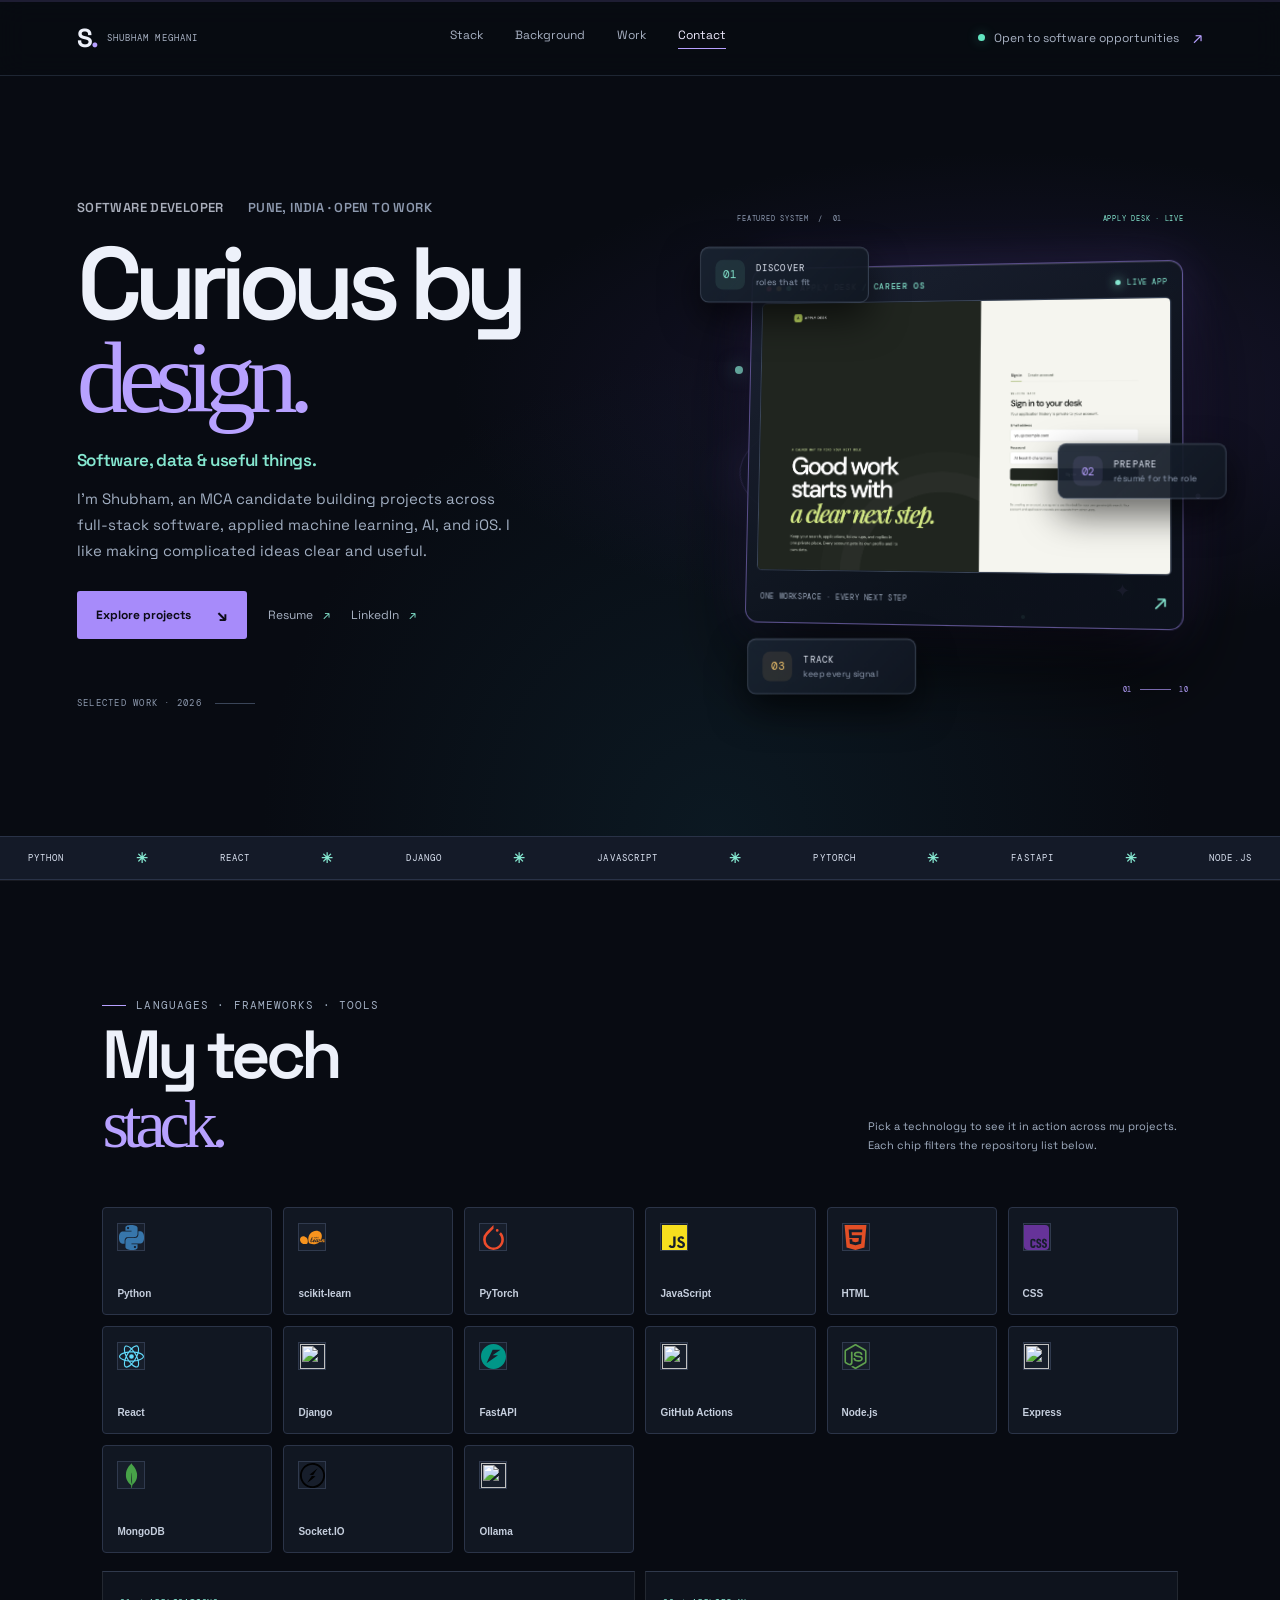
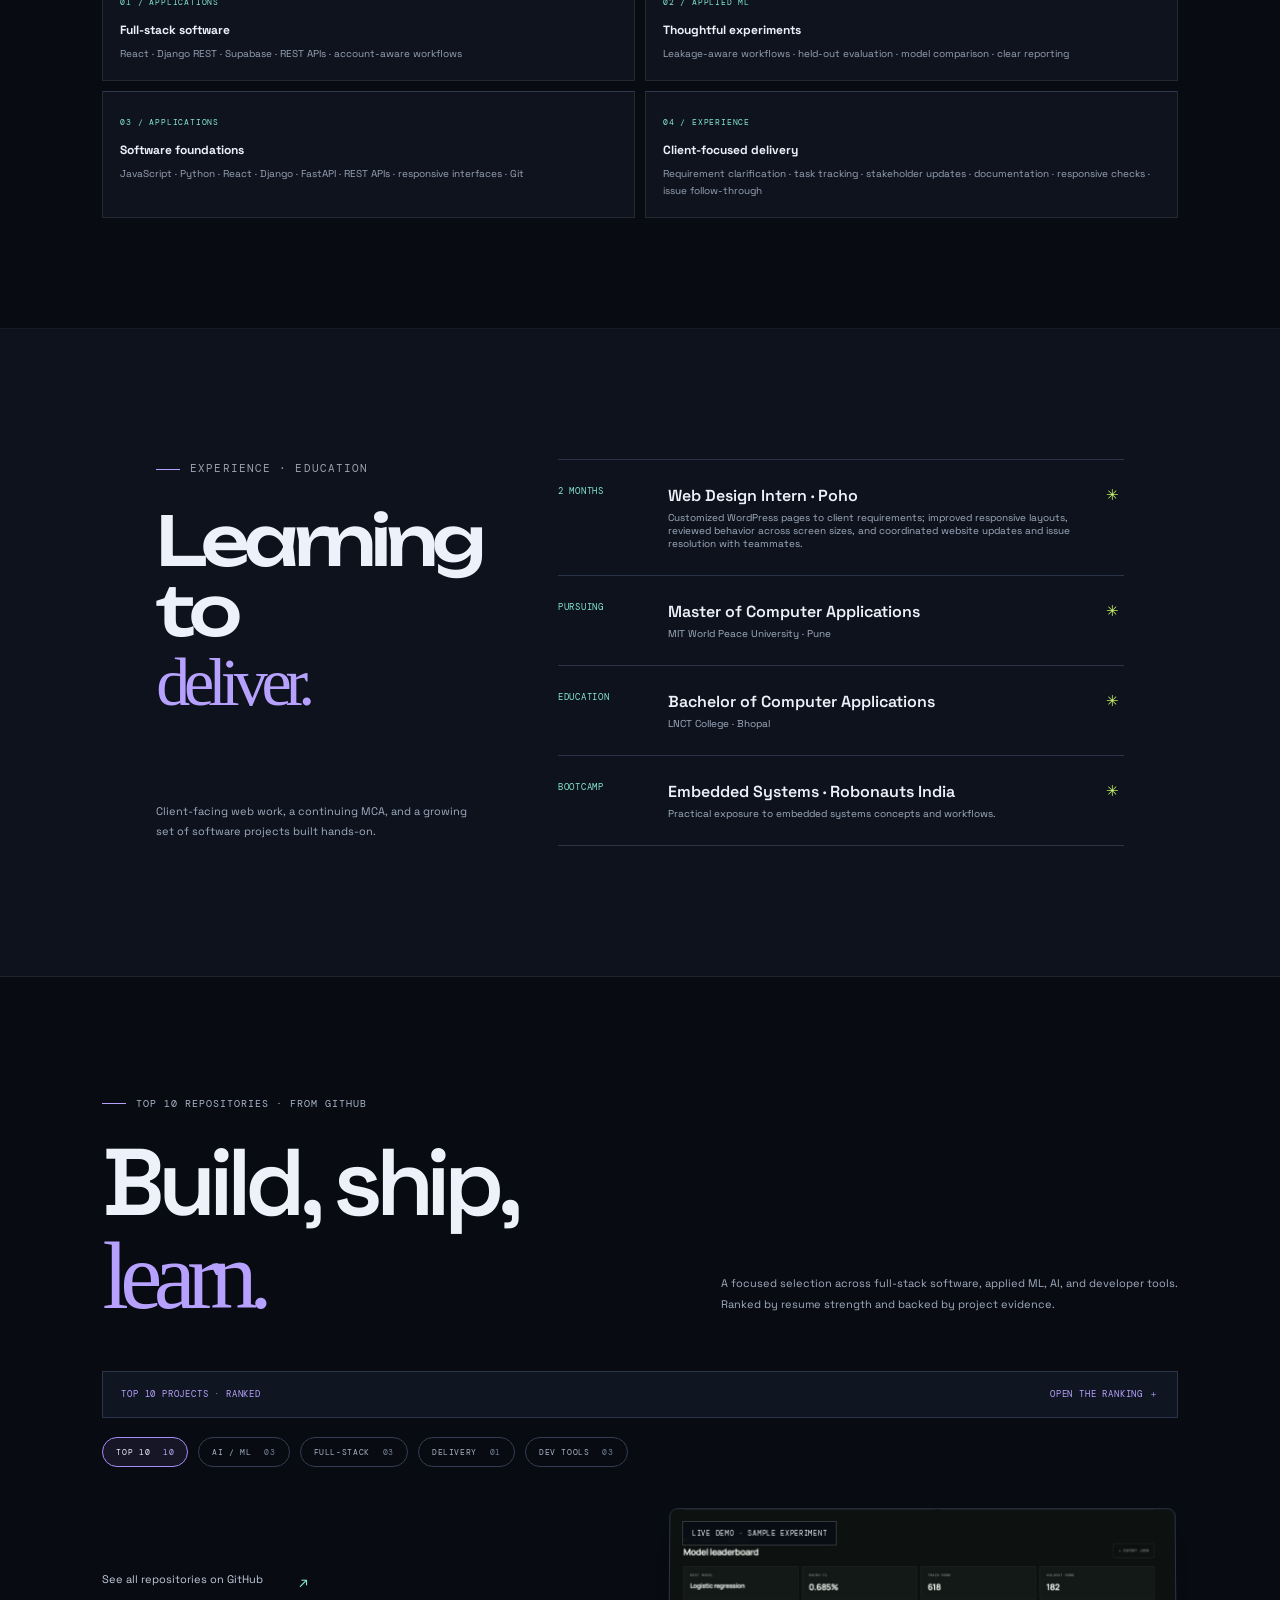
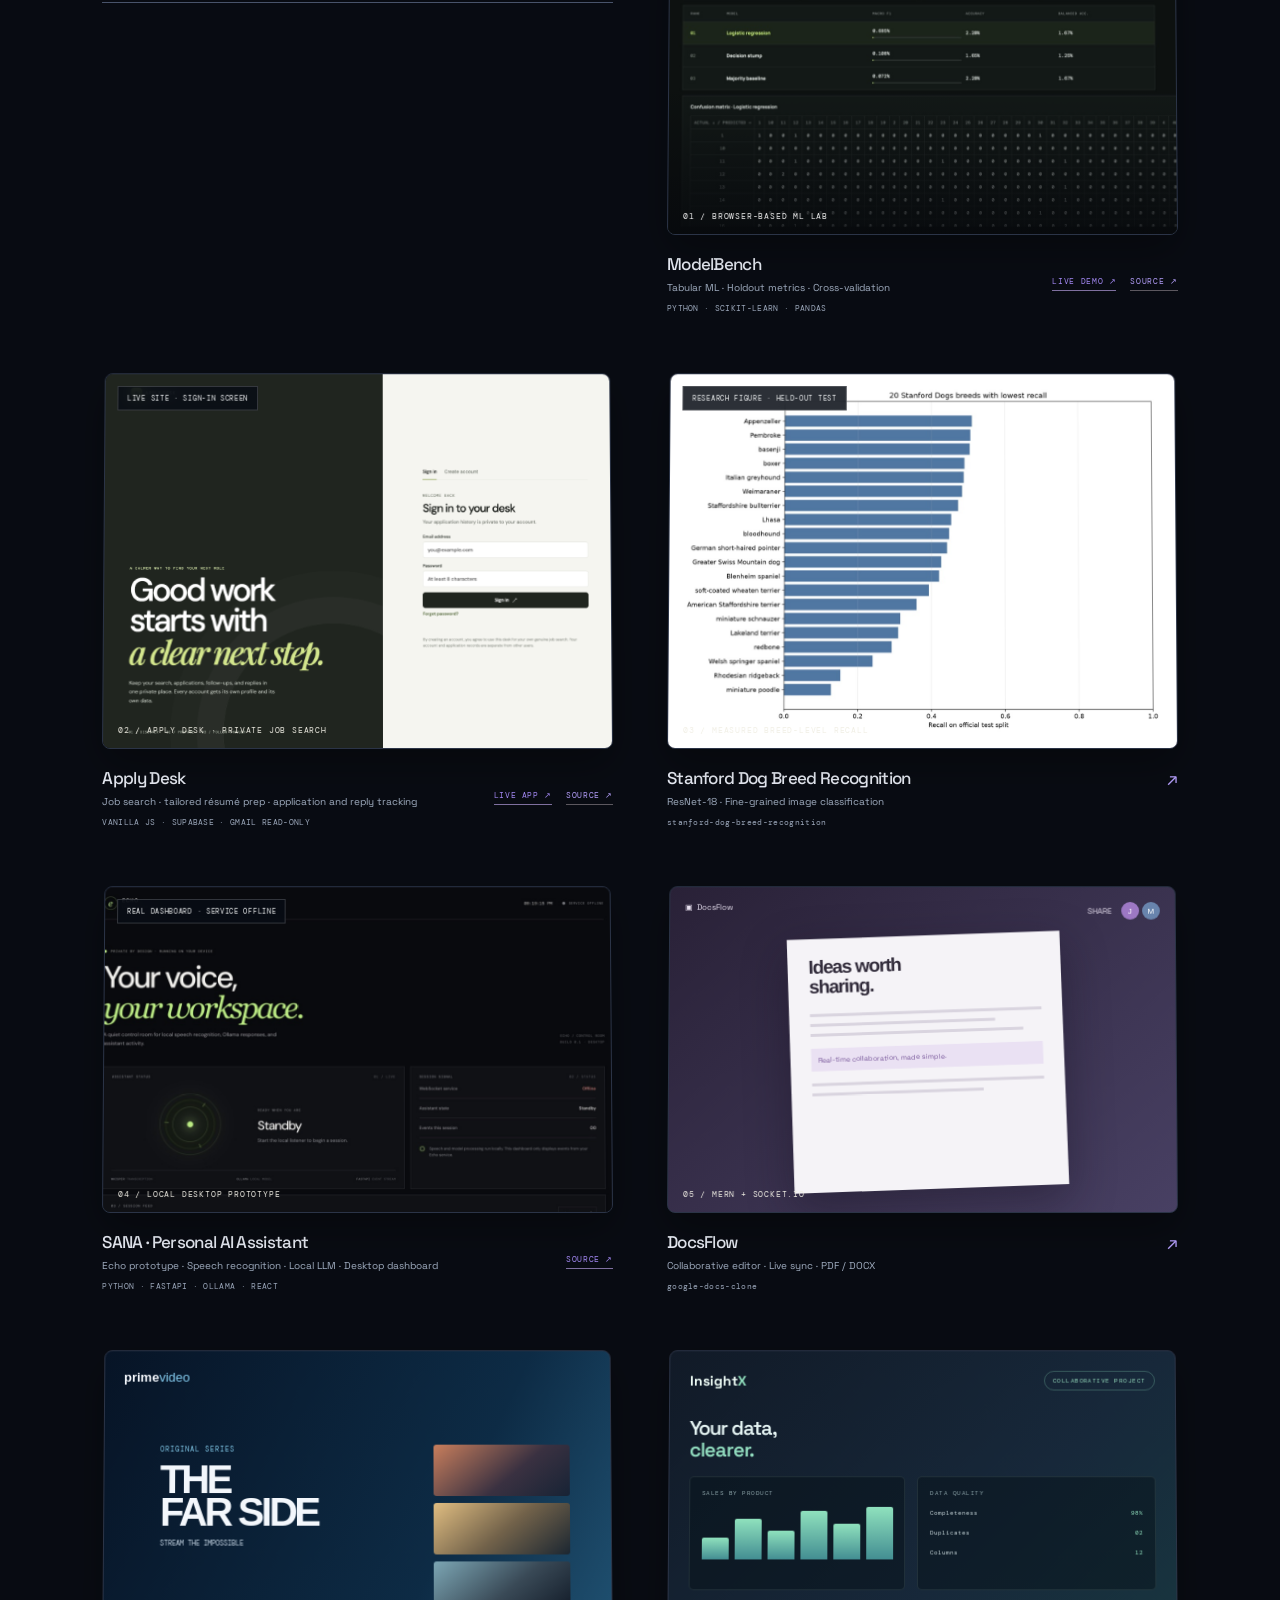
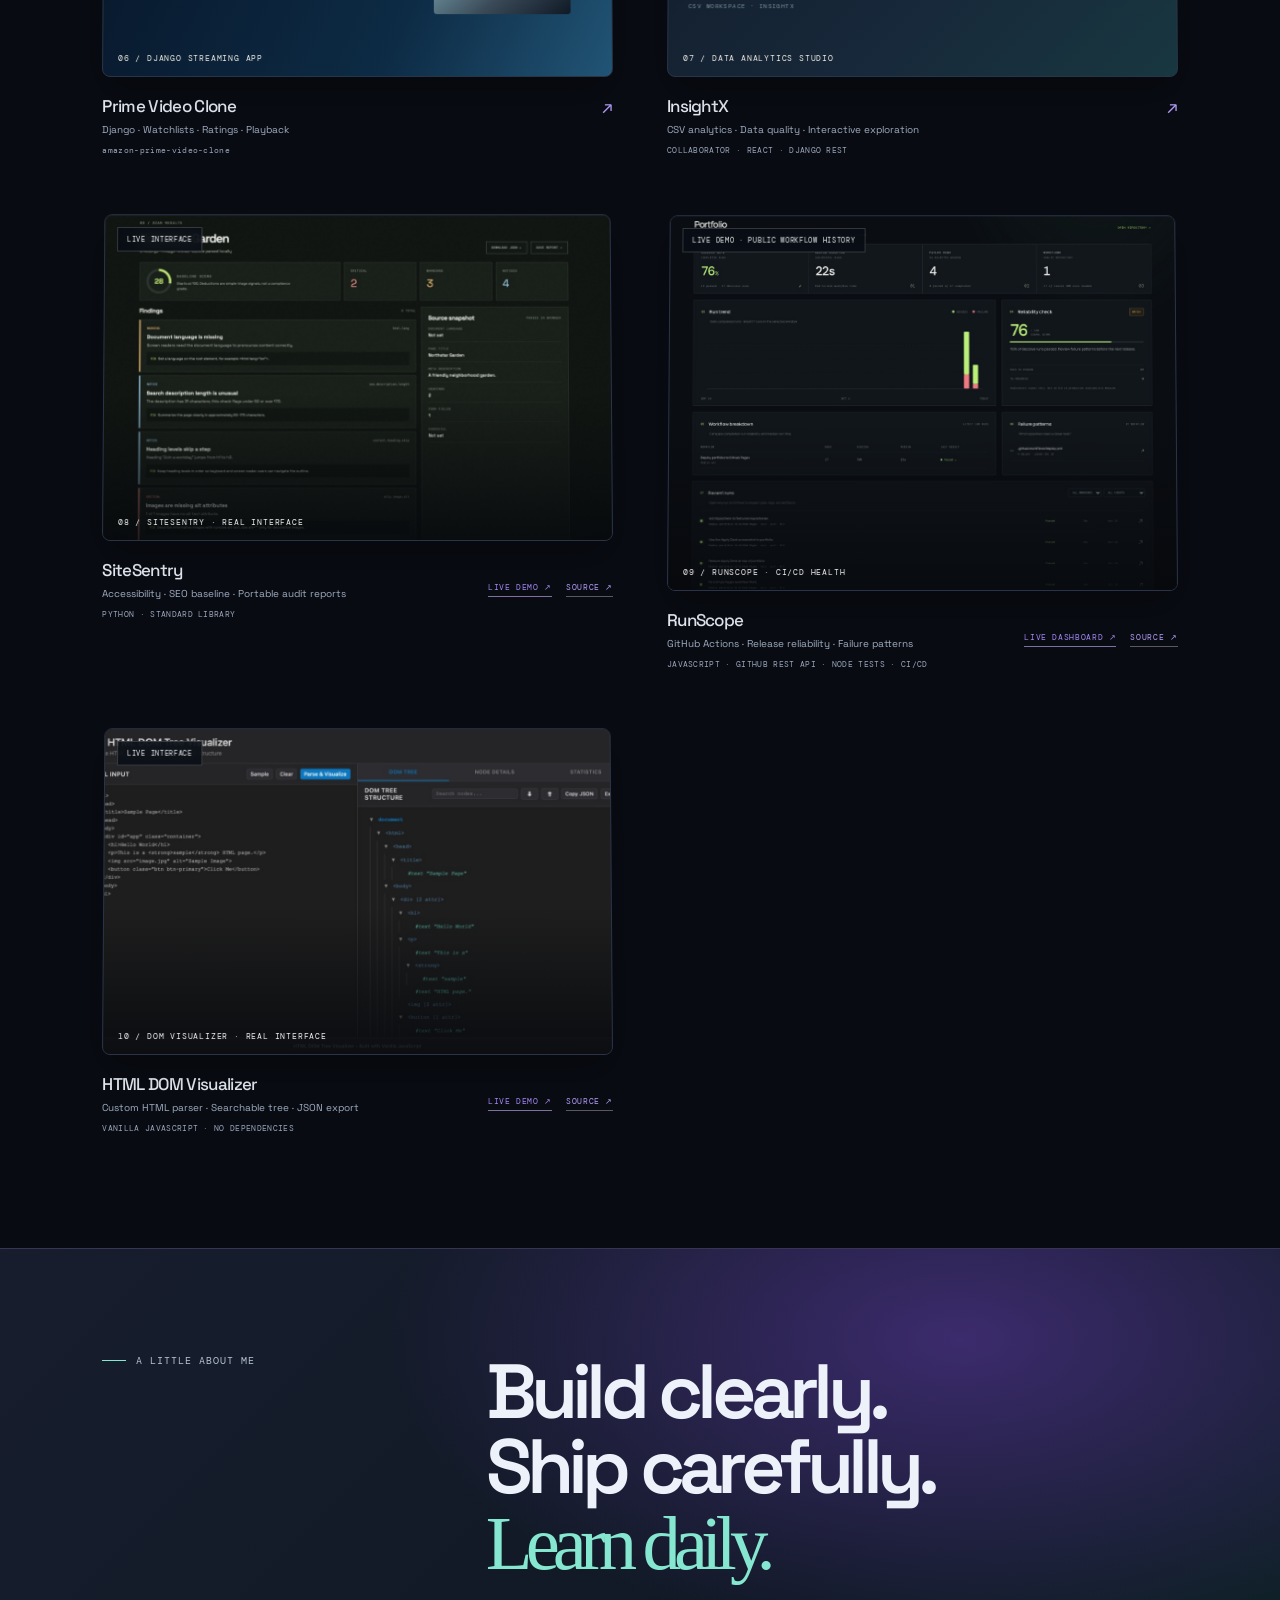
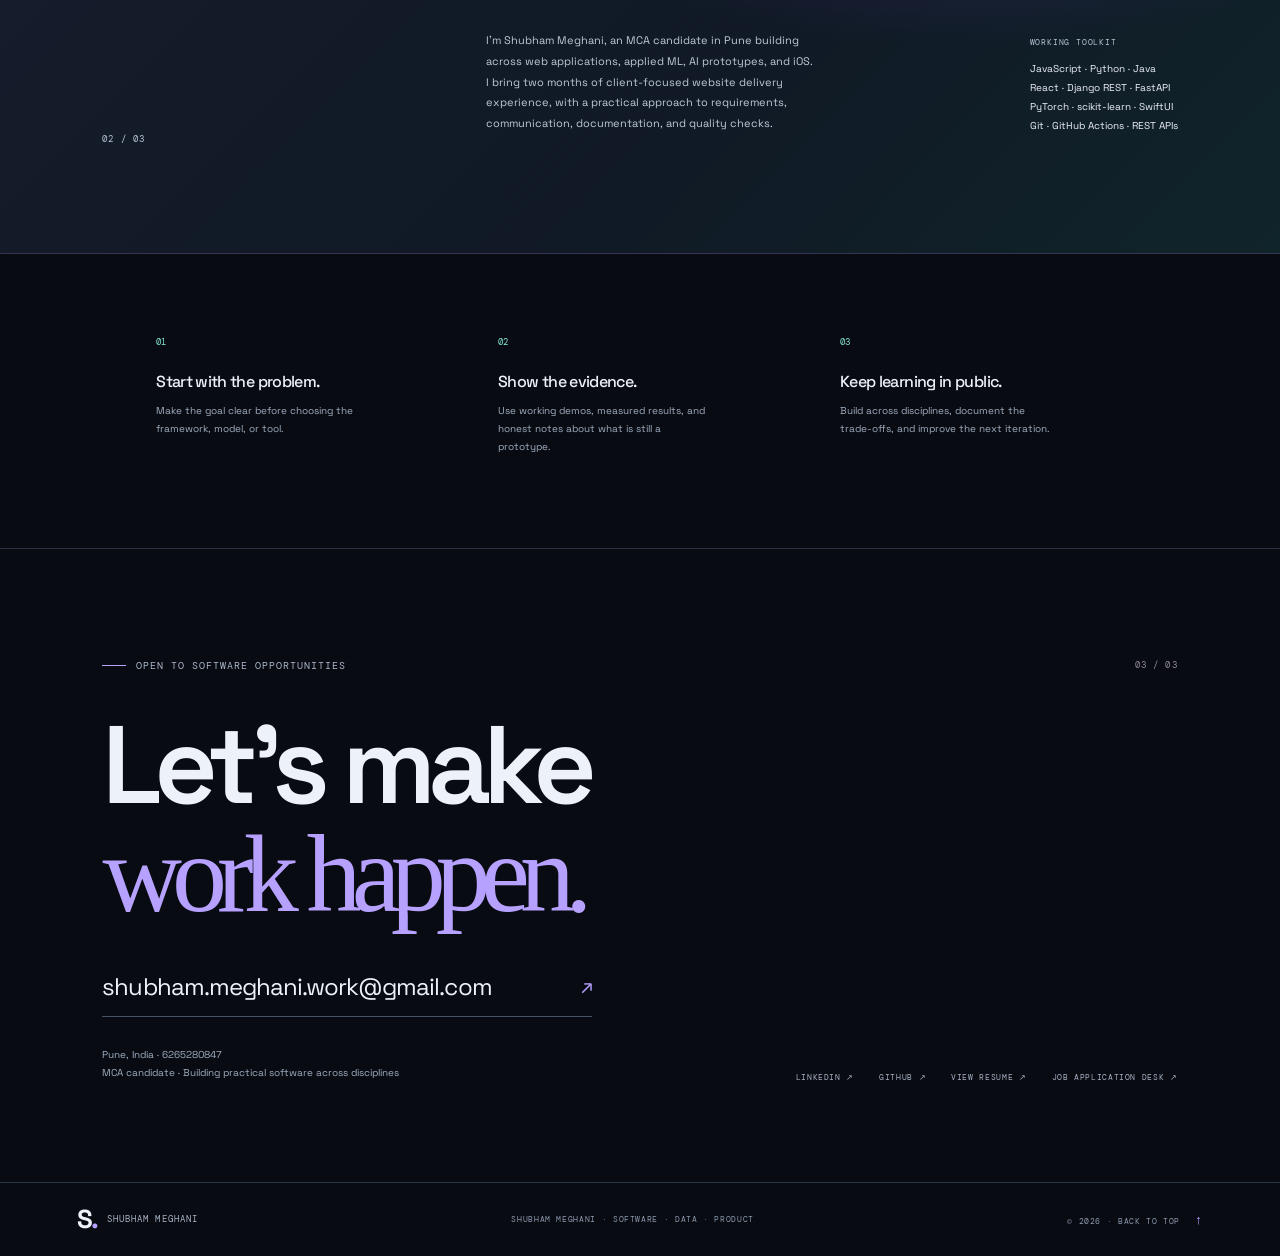
==== commit 66bda8d5: "Feature Apply Desk in a 3D career workflow hero" ====
--- a/index.html
+++ b/index.html
@@ -4,9 +4,9 @@
     <meta charset="UTF-8" />
     <meta name="viewport" content="width=device-width, initial-scale=1.0" />
     <meta name="theme-color" content="#080b12" />
-    <meta name="description" content="Explore Shubham Meghani’s dark, animated portfolio of full-stack applications, applied machine learning, AI prototypes, iOS apps, and developer tools." />
+    <meta name="description" content="Explore Shubham Meghani’s portfolio, featuring Apply Desk, a job search and application tracking workspace, alongside projects in machine learning, AI, iOS, and developer tools." />
     <meta property="og:title" content="Shubham Meghani — Software Projects" />
-    <meta property="og:description" content="A dark, dimensional portfolio spanning full-stack software, machine learning, AI, iOS, and developer tools, with live project previews." />
+    <meta property="og:description" content="A dark, animated project showcase featuring Apply Desk and projects in machine learning, AI, iOS, and developer tools." />
     <meta property="og:type" content="website" />
     <title>Shubham Meghani — Software Developer</title>
     <link rel="preconnect" href="https://fonts.googleapis.com" />
@@ -142,7 +142,7 @@
       @media (max-width: 560px) { .intro-screen { padding: 24px 7%; }.intro-top,.intro-bottom { font-size:7px; }.intro-bottom span:last-child { max-width:120px; text-align:right; line-height:1.6; } }
       @media (prefers-reduced-motion: reduce) { .intro-screen,.hero-copy *,.custom-cursor { transition:none !important; animation:none !important; } }
     </style>
-    <link rel="stylesheet" href="portfolio-refresh.css" />
+    <link rel="stylesheet" href="portfolio-refresh.css?v=applydesk-orbit-20261018" />
     <script defer src="script.js"></script>
   </head>
   <body>
@@ -166,14 +166,22 @@
           <div class="hero-actions"><a class="button button-light" href="#work">Explore projects <span>↘</span></a><a class="text-link" href="assets/Shubham-Meghani-Resume-2026.pdf" target="_blank" rel="noreferrer">Resume <span>↗</span></a><a class="text-link" href="https://linkedin.com/in/shubham-meghani/" target="_blank" rel="noreferrer">LinkedIn <span>↗</span></a></div>
           <div class="hero-footnote"><span>SELECTED WORK · 2026</span><span class="scroll-line"></span></div>
         </div>
-        <div class="hero-art" aria-label="Featured work: ModelBench machine learning lab">
-          <a class="feature-card" href="https://damnsunnyy.github.io/ModelBench/" target="_blank" rel="noreferrer">
-            <div class="feature-card-top"><span>FEATURED PROJECT&nbsp; / &nbsp;01</span><span>APPLIED ML</span></div>
-            <div class="feature-image"><img src="assets/project-captures/modelbench.jpg" alt="ModelBench model comparison dashboard" /><span class="feature-stamp">LOCAL<br />FIRST</span></div>
-            <div class="feature-card-bottom"><div><span>COMPARE · EVALUATE · EXPLAIN</span><h2>ModelBench</h2></div><span class="feature-arrow">↗</span></div>
-          </a>
-          <div class="feature-note"><span class="note-mark">66.08%</span><span>measured top-1<br />on Stanford Dogs</span></div>
-          <div class="feature-index">01 <i></i> 10</div>
+        <div class="hero-art" aria-label="Featured project: Apply Desk career workspace">
+          <div class="applydesk-orbit">
+            <div class="orbit-rings" aria-hidden="true"><i></i><i></i><i></i></div>
+            <span class="orbit-spark spark-one" aria-hidden="true">✳</span>
+            <span class="orbit-spark spark-two" aria-hidden="true">✦</span>
+            <a class="applydesk-screen" href="https://damnsunnyy.github.io/ApplyDesk/" target="_blank" rel="noreferrer" aria-label="Open the Apply Desk live app">
+              <div class="screen-bar"><span><i></i><i></i><i></i> APPLY DESK <b>/ CAREER OS</b></span><span class="screen-live"><i></i> LIVE APP</span></div>
+              <div class="screen-shot"><img src="assets/project-captures/applydesk-live.png" alt="Apply Desk job discovery and application tracking workspace" /></div>
+              <div class="screen-caption"><span>ONE WORKSPACE · EVERY NEXT STEP</span><b>↗</b></div>
+            </a>
+            <div class="orbit-chip chip-discover"><b>01</b><span>DISCOVER<small>roles that fit</small></span></div>
+            <div class="orbit-chip chip-prepare"><b>02</b><span>PREPARE<small>résumé for the role</small></span></div>
+            <div class="orbit-chip chip-track"><b>03</b><span>TRACK<small>keep every signal</small></span></div>
+            <div class="orbit-caption"><span>FEATURED SYSTEM&nbsp; / &nbsp;01</span><span>APPLY DESK · LIVE</span></div>
+            <div class="orbit-index"><span>01</span><i></i><span>10</span></div>
+          </div>
         </div>
         <div class="hero-index"><span>01</span><i></i><span>03</span></div>
       </section>
--- a/portfolio-refresh.css
+++ b/portfolio-refresh.css
@@ -315,3 +315,76 @@
 @media (prefers-reduced-motion: reduce) {
   .hero-art::before, .hero-art::after, .feature-card, .feature-note { animation: none; }
 }
+
+/* Apply Desk is staged as a connected three step career system. */
+.hero-art { min-height: 540px; padding: 0; }
+.hero-art::before, .hero-art::after { display: none; }
+.applydesk-orbit { position: relative; isolation: isolate; width: min(100%, 620px); height: 510px; perspective: 1300px; transform-style: preserve-3d; }
+.applydesk-orbit::before, .applydesk-orbit::after { content: ""; position: absolute; inset: 9% 5% 7%; z-index: -1; border: 1px solid #a78bfa3a; border-radius: 50%; transform: rotateX(69deg) rotateZ(-24deg); box-shadow: 0 0 60px #a78bfa12, inset 0 0 38px #72d8d00c; animation: orbit-slow 34s linear infinite; }
+.applydesk-orbit::after { inset: 17% 11% 13%; border-color: #72d8d03a; transform: rotateX(70deg) rotateZ(29deg); animation-duration: 42s; animation-direction: reverse; }
+.orbit-rings { position: absolute; inset: 0; z-index: -1; pointer-events: none; }
+.orbit-rings i { position: absolute; left: 50%; top: 48%; width: 8px; height: 8px; border-radius: 50%; background: #85e7d0; box-shadow: 0 0 18px #85e7d088; }
+.orbit-rings i:nth-child(1) { transform: translate(-50%,-50%) translateX(-222px) translateY(-74px); }
+.orbit-rings i:nth-child(2) { width: 5px; height: 5px; background: #b7a1ff; transform: translate(-50%,-50%) translateX(237px) translateY(52px); }
+.orbit-rings i:nth-child(3) { width: 4px; height: 4px; transform: translate(-50%,-50%) translateX(62px) translateY(173px); }
+.orbit-spark { position: absolute; z-index: 2; color: #85e7d0; text-shadow: 0 0 22px #85e7d088; font-size: 18px; animation: spark-pulse 3.5s ease-in-out infinite; }
+.spark-one { left: 19%; top: 15%; }.spark-two { right: 15%; bottom: 21%; color: #b7a1ff; animation-delay: -1.5s; }
+.applydesk-screen { position: absolute; z-index: 2; left: 50%; top: 48%; display: block; width: min(86%, 465px); padding: 10px; color: #edf1fa; text-decoration: none; border: 1px solid #a78bfa80; border-radius: 13px; background: linear-gradient(145deg,#1b2232ee,#0c111bee 70%); box-shadow: 0 38px 85px #000b, 0 0 50px #8b6af333, inset 0 1px #ffffff20; transform: translate3d(-50%,-50%,65px) rotateY(-8deg) rotateX(4deg); transform-style: preserve-3d; transition: transform .45s cubic-bezier(.2,.7,.2,1), box-shadow .45s; animation: screen-hover 8s ease-in-out infinite; }
+.applydesk-screen:hover, .applydesk-screen:focus-visible { transform: translate3d(-50%,-54%,90px) rotateY(0) rotateX(0); box-shadow: 0 48px 100px #000d, 0 0 70px #8b6af355; outline: 2px solid #b7a1ff; outline-offset: 4px; }
+.screen-bar, .screen-bar>span:first-child { display: flex; align-items: center; }
+.screen-bar { justify-content: space-between; gap: 12px; padding: 4px 4px 10px; color: #aab6c9; font: 8px var(--mono); letter-spacing: .08em; }
+.screen-bar>span:first-child { gap: 5px; }
+.screen-bar>span:first-child>i { width: 5px; height: 5px; border-radius: 50%; background: #ff7088; }
+.screen-bar>span:first-child>i:nth-child(2) { background: #f1c66d; }
+.screen-bar>span:first-child>i:nth-child(3) { margin-right: 4px; background: #71e2b5; }
+.screen-bar b { color: #85e7d0; font-weight: 500; }
+.screen-live { display: flex; align-items: center; gap: 6px; color: #85e7d0; font-size: 7px; }
+.screen-live i { width: 5px; height: 5px; border-radius: 50%; background: #85e7d0; box-shadow: 0 0 10px #85e7d0; animation: live-blink 2s ease-in-out infinite; }
+.screen-shot { height: clamp(190px, 21vw, 260px); overflow: hidden; border: 1px solid #3a4558; border-radius: 5px; background: #111722; }
+.screen-shot img { display: block; width: 100%; height: 100%; object-fit: cover; object-position: top; }
+.screen-caption { display: flex; align-items: center; justify-content: space-between; gap: 10px; padding: 11px 4px 2px; color: #9ca9bd; font: 7px var(--mono); letter-spacing: .09em; }
+.screen-caption b { color: #85e7d0; font: 20px var(--sans); }
+.orbit-chip { position: absolute; z-index: 3; display: flex; align-items: center; gap: 10px; min-width: 154px; padding: 11px 13px; border: 1px solid #8793ad4a; border-radius: 8px; color: #eff3fb; background: linear-gradient(135deg,#1a2432ee,#111722ed); box-shadow: 0 14px 34px #0009, inset 0 1px #ffffff10; transform: translateZ(115px); animation: chip-float 6s ease-in-out infinite; }
+.orbit-chip>b { display: grid; place-items: center; width: 27px; height: 27px; flex: none; border-radius: 7px; background: #85e7d019; color: #85e7d0; font: 10px var(--mono); }
+.orbit-chip>span { color: #e6ecf8; font: 8px var(--mono); letter-spacing: .08em; }
+.orbit-chip small { display: block; margin-top: 3px; color: #93a0b5; font: 8px var(--sans); letter-spacing: 0; }
+.chip-discover { left: 1%; top: 13%; }
+.chip-prepare { right: 0; top: 48%; animation-delay: -2s; }
+.chip-track { left: 10%; bottom: 7%; animation-delay: -4s; }
+.chip-prepare>b { background: #b7a1ff19; color: #b7a1ff; }
+.chip-track>b { background: #f0c36c19; color: #f0c36c; }
+.orbit-caption, .orbit-index { position: absolute; z-index: 4; display: flex; align-items: center; justify-content: space-between; color: #8f9cb2; font: 7px var(--mono); letter-spacing: .11em; }
+.orbit-caption { top: 3%; left: 4%; right: 4%; }
+.orbit-caption span:last-child { color: #85e7d0; }
+.orbit-index { right: 3%; bottom: 3%; gap: 8px; color: #b7a1ff; }
+.orbit-index i { width: 31px; height: 1px; background: #7969ad; }
+@keyframes orbit-slow { to { rotate: 360deg; } }
+@keyframes screen-hover { 0%,100% { translate: 0 0; } 50% { translate: 0 -7px; } }
+@keyframes chip-float { 0%,100% { translate: 0 0; } 50% { translate: 0 -6px; } }
+@keyframes spark-pulse { 0%,100% { opacity: .45; scale: .85; } 50% { opacity: 1; scale: 1.18; } }
+@keyframes live-blink { 0%,100% { opacity: .45; } 50% { opacity: 1; } }
+@media (max-width: 900px) {
+  .hero-art { min-height: 455px; }
+  .applydesk-orbit { height: 445px; }
+  .orbit-chip { min-width: 140px; padding: 9px 10px; }
+}
+@media (max-width: 650px) {
+  .hero-art { min-height: 390px; padding: 0; }
+  .applydesk-orbit { height: 390px; }
+  .applydesk-screen { width: 88%; padding: 8px; top: 47%; }
+  .screen-shot { height: 190px; }
+  .screen-bar { font-size: 7px; }
+  .orbit-chip { min-width: 132px; gap: 7px; padding: 8px; }
+  .orbit-chip>b { width: 23px; height: 23px; }
+  .orbit-chip>span { font-size: 7px; }
+  .orbit-chip small { font-size: 7px; }
+  .chip-discover { left: 0; top: 10%; }
+  .chip-prepare { right: 0; top: 48%; }
+  .chip-track { left: 3%; bottom: 6%; }
+  .orbit-caption { top: 1%; }
+  .orbit-rings i:nth-child(1) { transform: translate(-50%,-50%) translateX(-142px) translateY(-57px); }
+  .orbit-rings i:nth-child(2) { transform: translate(-50%,-50%) translateX(151px) translateY(46px); }
+}
+@media (prefers-reduced-motion: reduce) {
+  .applydesk-orbit::before, .applydesk-orbit::after, .orbit-spark, .applydesk-screen, .orbit-chip, .screen-live i { animation: none; }
+}
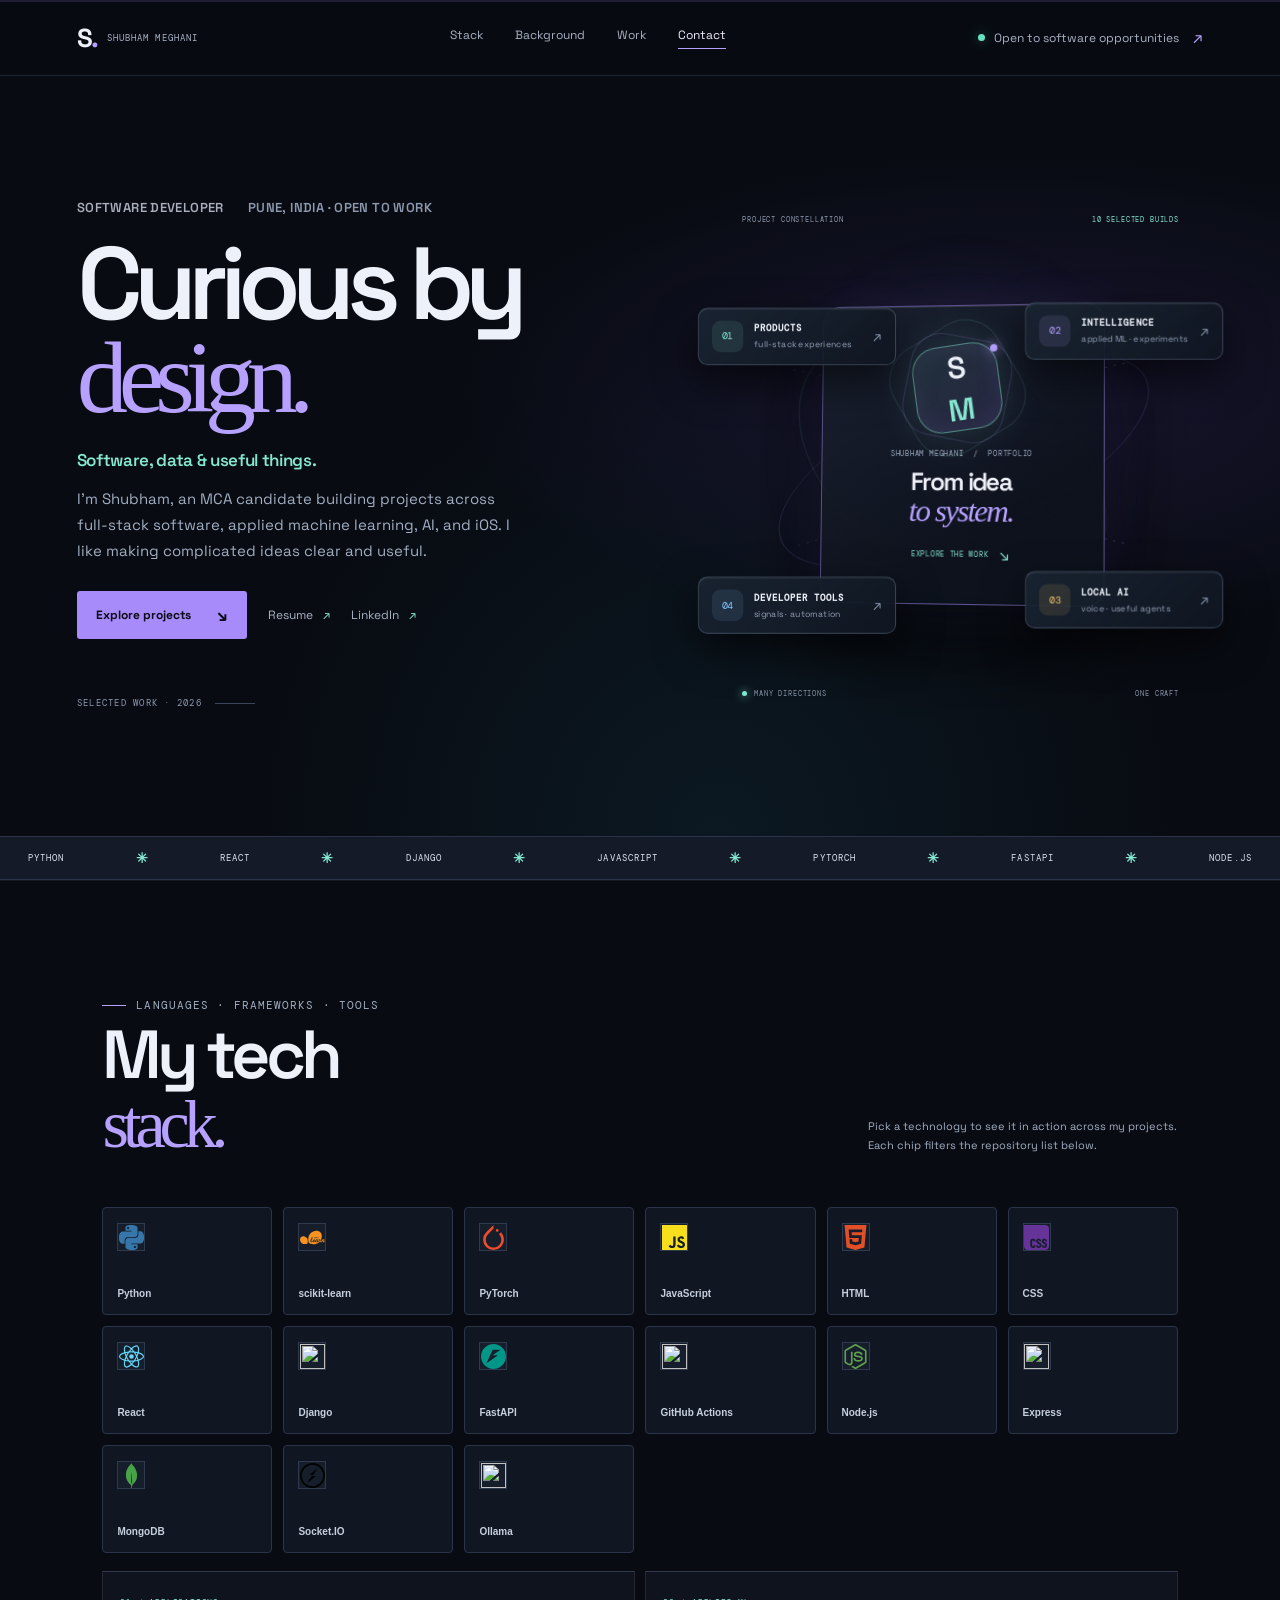
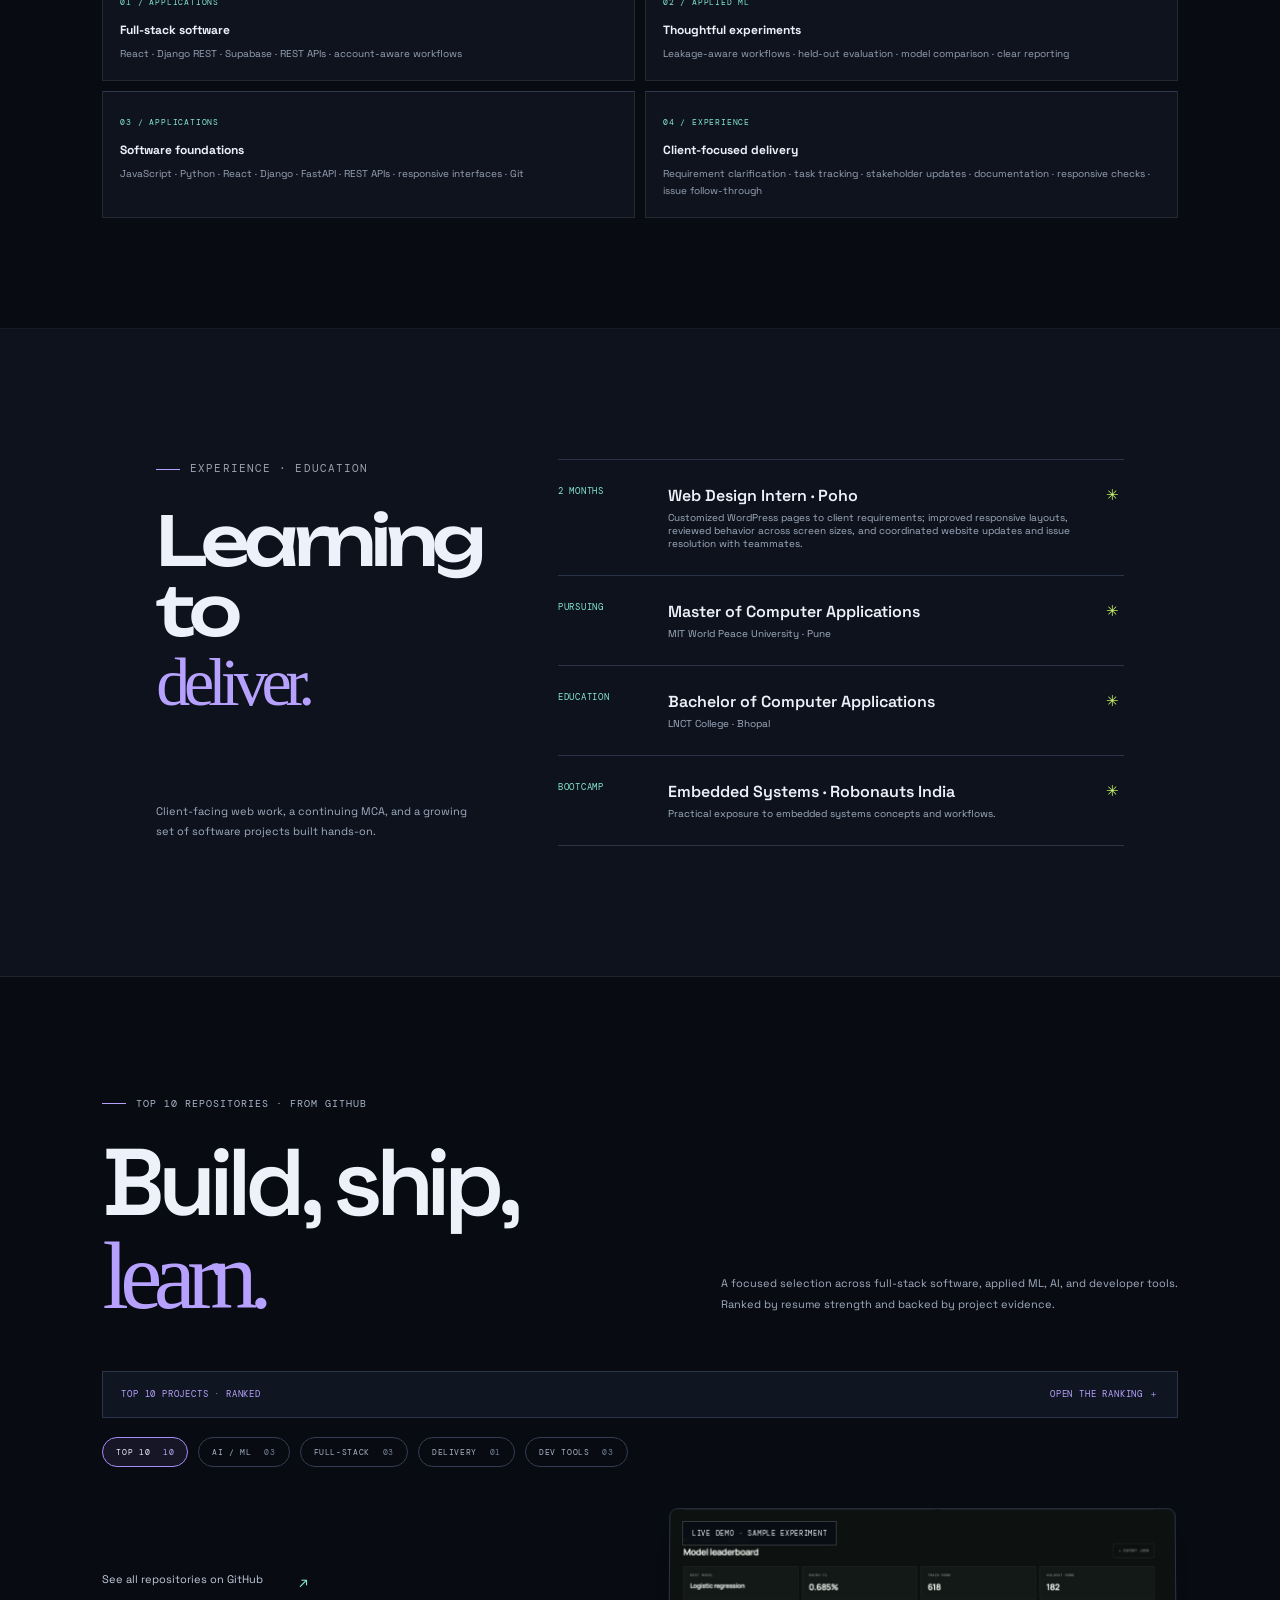
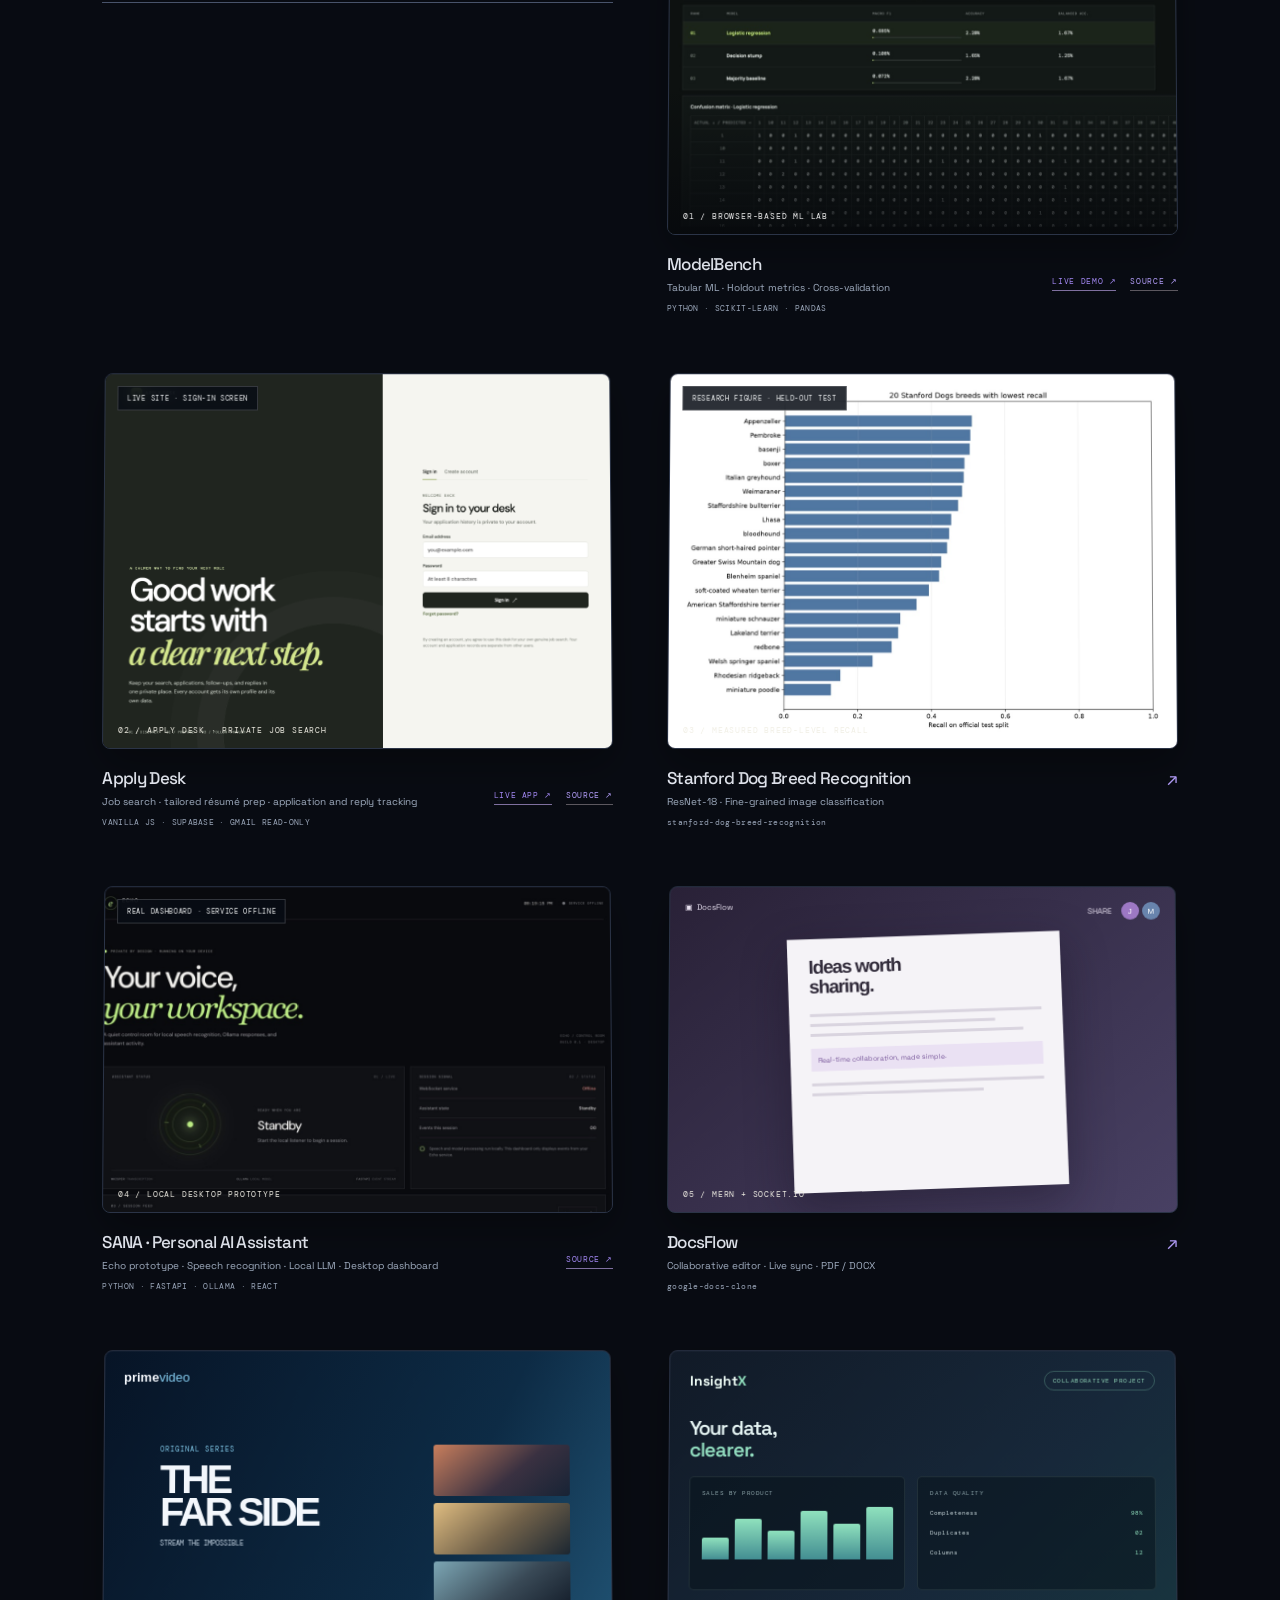
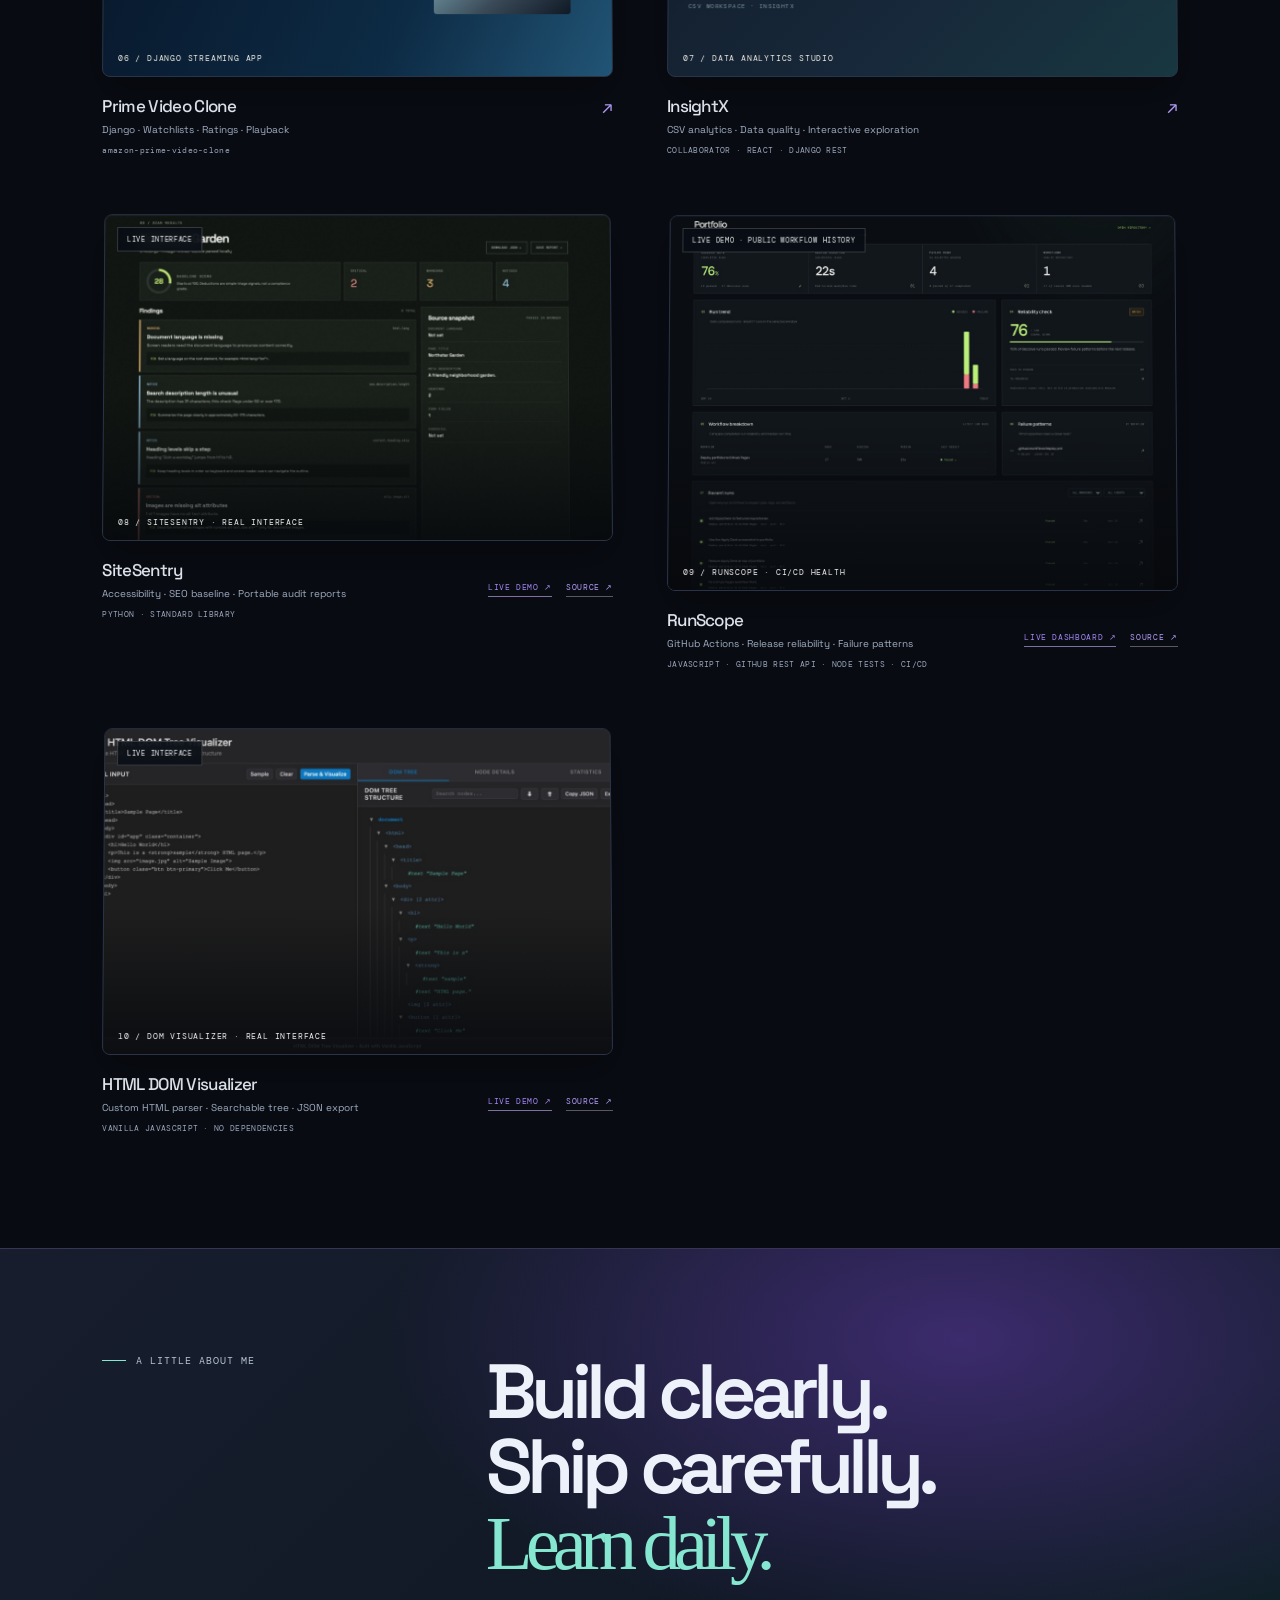
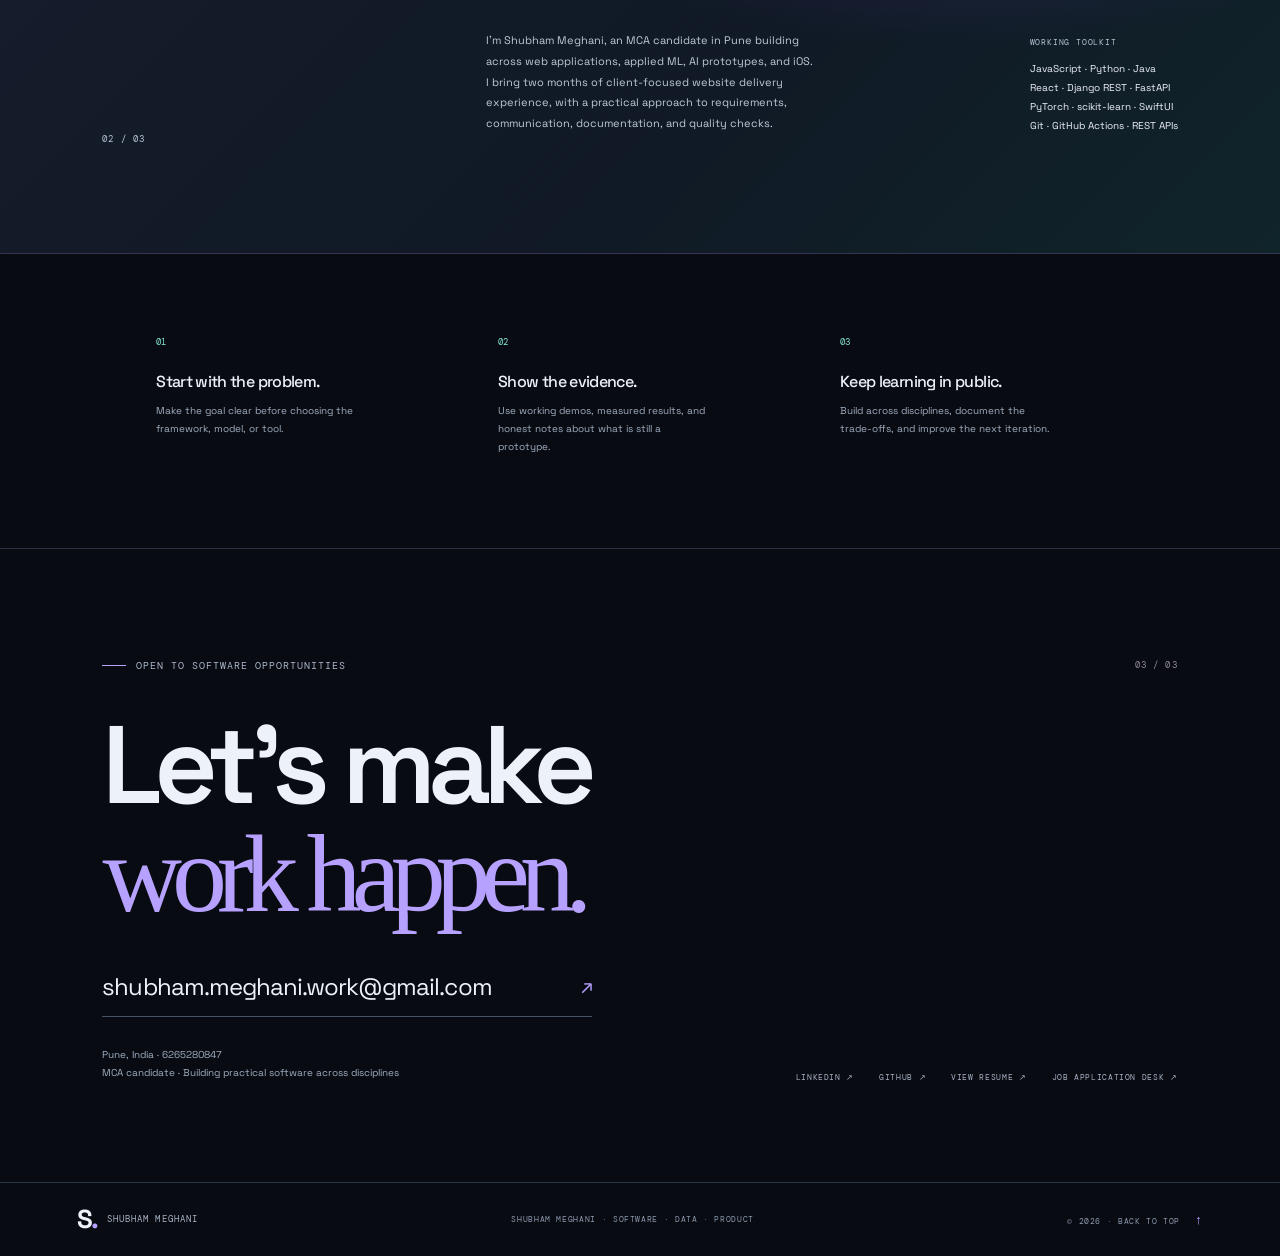
==== commit 8cd17604: "Replace hero project card with portfolio constellation" ====
--- a/index.html
+++ b/index.html
@@ -4,9 +4,9 @@
     <meta charset="UTF-8" />
     <meta name="viewport" content="width=device-width, initial-scale=1.0" />
     <meta name="theme-color" content="#080b12" />
-    <meta name="description" content="Explore Shubham Meghani’s portfolio, featuring Apply Desk, a job search and application tracking workspace, alongside projects in machine learning, AI, iOS, and developer tools." />
+    <meta name="description" content="Explore Shubham Meghani’s software portfolio across full-stack products, applied machine learning, local AI, iOS, and developer tools." />
     <meta property="og:title" content="Shubham Meghani — Software Projects" />
-    <meta property="og:description" content="A dark, animated project showcase featuring Apply Desk and projects in machine learning, AI, iOS, and developer tools." />
+    <meta property="og:description" content="A dark, animated project constellation spanning full-stack products, applied machine learning, local AI, iOS, and developer tools." />
     <meta property="og:type" content="website" />
     <title>Shubham Meghani — Software Developer</title>
     <link rel="preconnect" href="https://fonts.googleapis.com" />
@@ -142,7 +142,7 @@
       @media (max-width: 560px) { .intro-screen { padding: 24px 7%; }.intro-top,.intro-bottom { font-size:7px; }.intro-bottom span:last-child { max-width:120px; text-align:right; line-height:1.6; } }
       @media (prefers-reduced-motion: reduce) { .intro-screen,.hero-copy *,.custom-cursor { transition:none !important; animation:none !important; } }
     </style>
-    <link rel="stylesheet" href="portfolio-refresh.css?v=applydesk-orbit-20261018" />
+    <link rel="stylesheet" href="portfolio-refresh.css?v=project-constellation-20261018" />
     <script defer src="script.js"></script>
   </head>
   <body>
@@ -166,21 +166,29 @@
           <div class="hero-actions"><a class="button button-light" href="#work">Explore projects <span>↘</span></a><a class="text-link" href="assets/Shubham-Meghani-Resume-2026.pdf" target="_blank" rel="noreferrer">Resume <span>↗</span></a><a class="text-link" href="https://linkedin.com/in/shubham-meghani/" target="_blank" rel="noreferrer">LinkedIn <span>↗</span></a></div>
           <div class="hero-footnote"><span>SELECTED WORK · 2026</span><span class="scroll-line"></span></div>
         </div>
-        <div class="hero-art" aria-label="Featured project: Apply Desk career workspace">
-          <div class="applydesk-orbit">
-            <div class="orbit-rings" aria-hidden="true"><i></i><i></i><i></i></div>
-            <span class="orbit-spark spark-one" aria-hidden="true">✳</span>
-            <span class="orbit-spark spark-two" aria-hidden="true">✦</span>
-            <a class="applydesk-screen" href="https://damnsunnyy.github.io/ApplyDesk/" target="_blank" rel="noreferrer" aria-label="Open the Apply Desk live app">
-              <div class="screen-bar"><span><i></i><i></i><i></i> APPLY DESK <b>/ CAREER OS</b></span><span class="screen-live"><i></i> LIVE APP</span></div>
-              <div class="screen-shot"><img src="assets/project-captures/applydesk-live.png" alt="Apply Desk job discovery and application tracking workspace" /></div>
-              <div class="screen-caption"><span>ONE WORKSPACE · EVERY NEXT STEP</span><b>↗</b></div>
+        <div class="hero-art" aria-label="Project constellation connecting full-stack software, applied machine learning, local AI, and developer tools">
+          <div class="project-constellation">
+            <svg class="constellation-map" viewBox="0 0 600 520" aria-hidden="true">
+              <path class="constellation-path path-one" d="M300 258 C230 205 177 168 93 156" />
+              <path class="constellation-path path-two" d="M300 258 C365 207 416 163 507 147" />
+              <path class="constellation-path path-three" d="M300 258 C369 313 419 355 506 371" />
+              <path class="constellation-path path-four" d="M300 258 C235 310 177 355 91 375" />
+              <circle cx="300" cy="258" r="4" class="constellation-pulse" />
+            </svg>
+            <div class="constellation-orbit orbit-one" aria-hidden="true"></div>
+            <div class="constellation-orbit orbit-two" aria-hidden="true"></div>
+            <div class="constellation-heading"><span>PROJECT CONSTELLATION</span><span>10 SELECTED BUILDS</span></div>
+            <a class="constellation-core" href="#work" aria-label="Explore all ten featured projects">
+              <span class="core-orb"><i>S</i><b>M</b><em></em></span>
+              <span class="core-label">SHUBHAM MEGHANI&nbsp; / &nbsp;PORTFOLIO</span>
+              <strong>From idea<br /><span>to system.</span></strong>
+              <span class="core-link">EXPLORE THE WORK <b>↘</b></span>
             </a>
-            <div class="orbit-chip chip-discover"><b>01</b><span>DISCOVER<small>roles that fit</small></span></div>
-            <div class="orbit-chip chip-prepare"><b>02</b><span>PREPARE<small>résumé for the role</small></span></div>
-            <div class="orbit-chip chip-track"><b>03</b><span>TRACK<small>keep every signal</small></span></div>
-            <div class="orbit-caption"><span>FEATURED SYSTEM&nbsp; / &nbsp;01</span><span>APPLY DESK · LIVE</span></div>
-            <div class="orbit-index"><span>01</span><i></i><span>10</span></div>
+            <a class="constellation-node node-product" href="#work"><i>01</i><span><b>PRODUCTS</b><small>full-stack experiences</small></span><em>↗</em></a>
+            <a class="constellation-node node-intelligence" href="#work"><i>02</i><span><b>INTELLIGENCE</b><small>applied ML · experiments</small></span><em>↗</em></a>
+            <a class="constellation-node node-local-ai" href="#work"><i>03</i><span><b>LOCAL AI</b><small>voice · useful agents</small></span><em>↗</em></a>
+            <a class="constellation-node node-tools" href="#work"><i>04</i><span><b>DEVELOPER TOOLS</b><small>signals · automation</small></span><em>↗</em></a>
+            <div class="constellation-footer"><span><i></i> MANY DIRECTIONS</span><span>ONE CRAFT</span></div>
           </div>
         </div>
         <div class="hero-index"><span>01</span><i></i><span>03</span></div>
--- a/portfolio-refresh.css
+++ b/portfolio-refresh.css
@@ -206,6 +206,82 @@
 }
 @media (prefers-reduced-motion: reduce) {
   *, *::before, *::after { scroll-behavior: auto !important; animation-duration: .01ms !important; animation-iteration-count: 1 !important; transition-duration: .01ms !important; }
+}
+
+/* A portfolio-wide constellation gives every project area room to breathe. */
+.hero-art { min-height: 535px; padding: 0; }
+.hero-art::before, .hero-art::after { display: none; }
+.project-constellation { position: relative; isolation: isolate; width: min(100%, 600px); height: 520px; perspective: 1300px; transform-style: preserve-3d; }
+.project-constellation::before { content: ""; position: absolute; z-index: -2; inset: 10% 12%; border-radius: 50%; background: radial-gradient(ellipse,#34286666 0, #16263332 42%,transparent 72%); filter: blur(10px); }
+.constellation-map { position: absolute; z-index: 0; inset: 0; width: 100%; height: 100%; overflow: visible; }
+.constellation-path { fill: none; stroke: #7180a13d; stroke-width: 1.2; stroke-dasharray: 3 8; animation: constellation-flow 18s linear infinite; }
+.path-two { stroke: #85e7d050; animation-delay: -4s; }
+.path-three { stroke: #b7a1ff55; animation-delay: -8s; }
+.path-four { stroke: #7180a13d; animation-delay: -13s; }
+.constellation-pulse { fill: #85e7d0; filter: drop-shadow(0 0 8px #85e7d0); animation: pulse-core 3s ease-in-out infinite; }
+.constellation-orbit { position: absolute; z-index: 0; left: 50%; top: 50%; width: 82%; height: 53%; border: 1px solid #a78bfa31; border-radius: 50%; transform: translate(-50%,-50%) rotate(-24deg) rotateX(57deg); pointer-events: none; }
+.constellation-orbit.orbit-two { width: 70%; height: 80%; border-color: #72d8d027; transform: translate(-50%,-50%) rotate(35deg) rotateX(59deg); }
+.constellation-heading, .constellation-footer { position: absolute; z-index: 3; left: 5%; right: 5%; display: flex; justify-content: space-between; color: #8e9bb0; font: 7px var(--mono); letter-spacing: .12em; }
+.constellation-heading { top: 4%; }
+.constellation-heading span:last-child { color: #85e7d0; }
+.constellation-footer { bottom: 3%; color: #8895aa; }
+.constellation-footer span:first-child { display: flex; align-items: center; gap: 7px; }
+.constellation-footer i { width: 5px; height: 5px; border-radius: 50%; background: #85e7d0; box-shadow: 0 0 9px #85e7d0; }
+.constellation-core { position: absolute; z-index: 2; left: 50%; top: 50%; width: 276px; min-height: 290px; padding: 23px 22px 19px; display: flex; align-items: center; flex-direction: column; justify-content: center; color: #f0f2fa; text-decoration: none; text-align: center; border: 1px solid #a78bfa80; border-radius: 18px; background: linear-gradient(145deg,#1b2232ed,#0c111bea 70%); box-shadow: 0 36px 90px #000b, 0 0 48px #8b6af32b, inset 0 1px #ffffff1e; transform: translate3d(-50%,-50%,45px) rotateY(-8deg) rotateX(3deg); transform-style: preserve-3d; transition: transform .45s ease, box-shadow .45s ease; }
+.constellation-core:hover, .constellation-core:focus-visible { transform: translate3d(-50%,-52%,70px) rotateY(0) rotateX(0); box-shadow: 0 44px 95px #000d, 0 0 60px #8b6af344, inset 0 1px #ffffff24; outline: 2px solid #b7a1ff; outline-offset: 4px; }
+.core-orb { position: relative; width: 82px; height: 82px; margin-bottom: 15px; display: grid; place-items: center; border: 1px solid #85e7d079; border-radius: 24px; background: linear-gradient(145deg,#85e7d01a,#a78bfa20); box-shadow: 0 0 34px #85e7d027, inset 0 0 24px #a78bfa19; transform: rotate(-8deg) translateZ(30px); }
+.core-orb::before, .core-orb::after { content: ""; position: absolute; inset: -9px; border: 1px solid #b7a1ff2c; border-radius: 29px; transform: rotate(19deg); }
+.core-orb::after { inset: -17px; border-color: #85e7d022; border-radius: 35px; transform: rotate(-23deg); }
+.core-orb i, .core-orb b { position: relative; z-index: 1; color: #edf1fa; font: 600 29px var(--sans); letter-spacing: -.13em; font-style: normal; }
+.core-orb b { color: #85e7d0; }
+.core-orb em { position: absolute; right: -3px; top: 4px; z-index: 2; width: 7px; height: 7px; border-radius: 50%; background: #b7a1ff; box-shadow: 0 0 12px #b7a1ff; }
+.core-label { color: #9ba8bd; font: 7px var(--mono); letter-spacing: .11em; }
+.constellation-core strong { display: block; margin-top: 10px; color: #f0f2fa; font: 600 24px/1.05 var(--sans); letter-spacing: -.07em; }
+.constellation-core strong span { color: #b7a1ff; font-family: var(--serif); font-size: 30px; font-weight: 400; font-style: italic; }
+.core-link { display: flex; align-items: center; gap: 11px; margin-top: 16px; color: #85e7d0; font: 7px var(--mono); letter-spacing: .1em; }
+.core-link b { font: 15px var(--sans); }
+.constellation-node { position: absolute; z-index: 4; min-width: 183px; padding: 11px 12px; display: flex; align-items: center; gap: 10px; color: #e8edf6; text-decoration: none; border: 1px solid #8793ad4a; border-radius: 9px; background: linear-gradient(135deg,#1a2432ed,#101722f2); box-shadow: 0 15px 38px #0009, inset 0 1px #ffffff10; transform: translateZ(100px); transition: border-color .25s ease, box-shadow .25s ease; animation: constellation-float 7s ease-in-out infinite; }
+.constellation-node:hover, .constellation-node:focus-visible { border-color: #85e7d0a0; box-shadow: 0 19px 45px #000b, 0 0 24px #85e7d020; outline: 2px solid #85e7d080; outline-offset: 3px; }
+.constellation-node>i { width: 29px; height: 29px; flex: none; display: grid; place-items: center; border-radius: 8px; color: #85e7d0; background: #85e7d01a; font: 9px var(--mono); font-style: normal; }
+.constellation-node>span { display: block; color: #ecf0f8; font: 8px var(--mono); letter-spacing: .07em; }
+.constellation-node small { display: block; margin-top: 4px; color: #95a2b7; font: 8px var(--sans); letter-spacing: 0; }
+.constellation-node em { margin-left: auto; color: #8593aa; font: normal 13px var(--sans); }
+.node-product { left: 0; top: 24%; }
+.node-intelligence { right: 0; top: 23%; animation-delay: -2s; }
+.node-local-ai { right: 0; bottom: 19%; animation-delay: -4s; }
+.node-tools { left: 0; bottom: 18%; animation-delay: -6s; }
+.node-intelligence>i { color: #b7a1ff; background: #b7a1ff1c; }
+.node-local-ai>i { color: #f0c36c; background: #f0c36c1b; }
+.node-tools>i { color: #82c8ff; background: #82c8ff1b; }
+@keyframes constellation-flow { to { stroke-dashoffset: -90; } }
+@keyframes pulse-core { 0%,100% { opacity: .55; r: 3; } 50% { opacity: 1; r: 6; } }
+@keyframes constellation-float { 0%,100% { translate: 0 0; } 50% { translate: 0 -6px; } }
+@media (max-width: 900px) {
+  .hero-art { min-height: 465px; }
+  .project-constellation { height: 455px; }
+  .constellation-core { width: 245px; min-height: 270px; padding: 20px; }
+  .constellation-node { min-width: 166px; padding: 9px; }
+}
+@media (max-width: 650px) {
+  .hero-art { min-height: 440px; padding: 0; }
+  .project-constellation { height: 430px; }
+  .constellation-heading { top: 1%; font-size: 6px; }
+  .constellation-core { width: 236px; min-height: 256px; top: 50%; padding: 17px; }
+  .core-orb { width: 68px; height: 68px; margin-bottom: 12px; }
+  .constellation-core strong { font-size: 21px; }
+  .constellation-core strong span { font-size: 26px; }
+  .constellation-node { min-width: 156px; padding: 8px; gap: 7px; }
+  .constellation-node>i { width: 24px; height: 24px; }
+  .constellation-node>span { font-size: 7px; }
+  .constellation-node small { font-size: 7px; }
+  .node-product { left: 0; top: 10%; }
+  .node-intelligence { right: 0; top: 10%; }
+  .node-local-ai { right: 0; bottom: 7%; }
+  .node-tools { left: 0; bottom: 7%; }
+  .constellation-footer { bottom: 0; font-size: 6px; }
+}
+@media (prefers-reduced-motion: reduce) {
+  .constellation-path, .constellation-pulse, .constellation-node { animation: none; }
 }
 
 /* Deep-space palette and a layered, low-motion project stage. */
@@ -315,76 +391,3 @@
 @media (prefers-reduced-motion: reduce) {
   .hero-art::before, .hero-art::after, .feature-card, .feature-note { animation: none; }
 }
-
-/* Apply Desk is staged as a connected three step career system. */
-.hero-art { min-height: 540px; padding: 0; }
-.hero-art::before, .hero-art::after { display: none; }
-.applydesk-orbit { position: relative; isolation: isolate; width: min(100%, 620px); height: 510px; perspective: 1300px; transform-style: preserve-3d; }
-.applydesk-orbit::before, .applydesk-orbit::after { content: ""; position: absolute; inset: 9% 5% 7%; z-index: -1; border: 1px solid #a78bfa3a; border-radius: 50%; transform: rotateX(69deg) rotateZ(-24deg); box-shadow: 0 0 60px #a78bfa12, inset 0 0 38px #72d8d00c; animation: orbit-slow 34s linear infinite; }
-.applydesk-orbit::after { inset: 17% 11% 13%; border-color: #72d8d03a; transform: rotateX(70deg) rotateZ(29deg); animation-duration: 42s; animation-direction: reverse; }
-.orbit-rings { position: absolute; inset: 0; z-index: -1; pointer-events: none; }
-.orbit-rings i { position: absolute; left: 50%; top: 48%; width: 8px; height: 8px; border-radius: 50%; background: #85e7d0; box-shadow: 0 0 18px #85e7d088; }
-.orbit-rings i:nth-child(1) { transform: translate(-50%,-50%) translateX(-222px) translateY(-74px); }
-.orbit-rings i:nth-child(2) { width: 5px; height: 5px; background: #b7a1ff; transform: translate(-50%,-50%) translateX(237px) translateY(52px); }
-.orbit-rings i:nth-child(3) { width: 4px; height: 4px; transform: translate(-50%,-50%) translateX(62px) translateY(173px); }
-.orbit-spark { position: absolute; z-index: 2; color: #85e7d0; text-shadow: 0 0 22px #85e7d088; font-size: 18px; animation: spark-pulse 3.5s ease-in-out infinite; }
-.spark-one { left: 19%; top: 15%; }.spark-two { right: 15%; bottom: 21%; color: #b7a1ff; animation-delay: -1.5s; }
-.applydesk-screen { position: absolute; z-index: 2; left: 50%; top: 48%; display: block; width: min(86%, 465px); padding: 10px; color: #edf1fa; text-decoration: none; border: 1px solid #a78bfa80; border-radius: 13px; background: linear-gradient(145deg,#1b2232ee,#0c111bee 70%); box-shadow: 0 38px 85px #000b, 0 0 50px #8b6af333, inset 0 1px #ffffff20; transform: translate3d(-50%,-50%,65px) rotateY(-8deg) rotateX(4deg); transform-style: preserve-3d; transition: transform .45s cubic-bezier(.2,.7,.2,1), box-shadow .45s; animation: screen-hover 8s ease-in-out infinite; }
-.applydesk-screen:hover, .applydesk-screen:focus-visible { transform: translate3d(-50%,-54%,90px) rotateY(0) rotateX(0); box-shadow: 0 48px 100px #000d, 0 0 70px #8b6af355; outline: 2px solid #b7a1ff; outline-offset: 4px; }
-.screen-bar, .screen-bar>span:first-child { display: flex; align-items: center; }
-.screen-bar { justify-content: space-between; gap: 12px; padding: 4px 4px 10px; color: #aab6c9; font: 8px var(--mono); letter-spacing: .08em; }
-.screen-bar>span:first-child { gap: 5px; }
-.screen-bar>span:first-child>i { width: 5px; height: 5px; border-radius: 50%; background: #ff7088; }
-.screen-bar>span:first-child>i:nth-child(2) { background: #f1c66d; }
-.screen-bar>span:first-child>i:nth-child(3) { margin-right: 4px; background: #71e2b5; }
-.screen-bar b { color: #85e7d0; font-weight: 500; }
-.screen-live { display: flex; align-items: center; gap: 6px; color: #85e7d0; font-size: 7px; }
-.screen-live i { width: 5px; height: 5px; border-radius: 50%; background: #85e7d0; box-shadow: 0 0 10px #85e7d0; animation: live-blink 2s ease-in-out infinite; }
-.screen-shot { height: clamp(190px, 21vw, 260px); overflow: hidden; border: 1px solid #3a4558; border-radius: 5px; background: #111722; }
-.screen-shot img { display: block; width: 100%; height: 100%; object-fit: cover; object-position: top; }
-.screen-caption { display: flex; align-items: center; justify-content: space-between; gap: 10px; padding: 11px 4px 2px; color: #9ca9bd; font: 7px var(--mono); letter-spacing: .09em; }
-.screen-caption b { color: #85e7d0; font: 20px var(--sans); }
-.orbit-chip { position: absolute; z-index: 3; display: flex; align-items: center; gap: 10px; min-width: 154px; padding: 11px 13px; border: 1px solid #8793ad4a; border-radius: 8px; color: #eff3fb; background: linear-gradient(135deg,#1a2432ee,#111722ed); box-shadow: 0 14px 34px #0009, inset 0 1px #ffffff10; transform: translateZ(115px); animation: chip-float 6s ease-in-out infinite; }
-.orbit-chip>b { display: grid; place-items: center; width: 27px; height: 27px; flex: none; border-radius: 7px; background: #85e7d019; color: #85e7d0; font: 10px var(--mono); }
-.orbit-chip>span { color: #e6ecf8; font: 8px var(--mono); letter-spacing: .08em; }
-.orbit-chip small { display: block; margin-top: 3px; color: #93a0b5; font: 8px var(--sans); letter-spacing: 0; }
-.chip-discover { left: 1%; top: 13%; }
-.chip-prepare { right: 0; top: 48%; animation-delay: -2s; }
-.chip-track { left: 10%; bottom: 7%; animation-delay: -4s; }
-.chip-prepare>b { background: #b7a1ff19; color: #b7a1ff; }
-.chip-track>b { background: #f0c36c19; color: #f0c36c; }
-.orbit-caption, .orbit-index { position: absolute; z-index: 4; display: flex; align-items: center; justify-content: space-between; color: #8f9cb2; font: 7px var(--mono); letter-spacing: .11em; }
-.orbit-caption { top: 3%; left: 4%; right: 4%; }
-.orbit-caption span:last-child { color: #85e7d0; }
-.orbit-index { right: 3%; bottom: 3%; gap: 8px; color: #b7a1ff; }
-.orbit-index i { width: 31px; height: 1px; background: #7969ad; }
-@keyframes orbit-slow { to { rotate: 360deg; } }
-@keyframes screen-hover { 0%,100% { translate: 0 0; } 50% { translate: 0 -7px; } }
-@keyframes chip-float { 0%,100% { translate: 0 0; } 50% { translate: 0 -6px; } }
-@keyframes spark-pulse { 0%,100% { opacity: .45; scale: .85; } 50% { opacity: 1; scale: 1.18; } }
-@keyframes live-blink { 0%,100% { opacity: .45; } 50% { opacity: 1; } }
-@media (max-width: 900px) {
-  .hero-art { min-height: 455px; }
-  .applydesk-orbit { height: 445px; }
-  .orbit-chip { min-width: 140px; padding: 9px 10px; }
-}
-@media (max-width: 650px) {
-  .hero-art { min-height: 390px; padding: 0; }
-  .applydesk-orbit { height: 390px; }
-  .applydesk-screen { width: 88%; padding: 8px; top: 47%; }
-  .screen-shot { height: 190px; }
-  .screen-bar { font-size: 7px; }
-  .orbit-chip { min-width: 132px; gap: 7px; padding: 8px; }
-  .orbit-chip>b { width: 23px; height: 23px; }
-  .orbit-chip>span { font-size: 7px; }
-  .orbit-chip small { font-size: 7px; }
-  .chip-discover { left: 0; top: 10%; }
-  .chip-prepare { right: 0; top: 48%; }
-  .chip-track { left: 3%; bottom: 6%; }
-  .orbit-caption { top: 1%; }
-  .orbit-rings i:nth-child(1) { transform: translate(-50%,-50%) translateX(-142px) translateY(-57px); }
-  .orbit-rings i:nth-child(2) { transform: translate(-50%,-50%) translateX(151px) translateY(46px); }
-}
-@media (prefers-reduced-motion: reduce) {
-  .applydesk-orbit::before, .applydesk-orbit::after, .orbit-spark, .applydesk-screen, .orbit-chip, .screen-live i { animation: none; }
-}
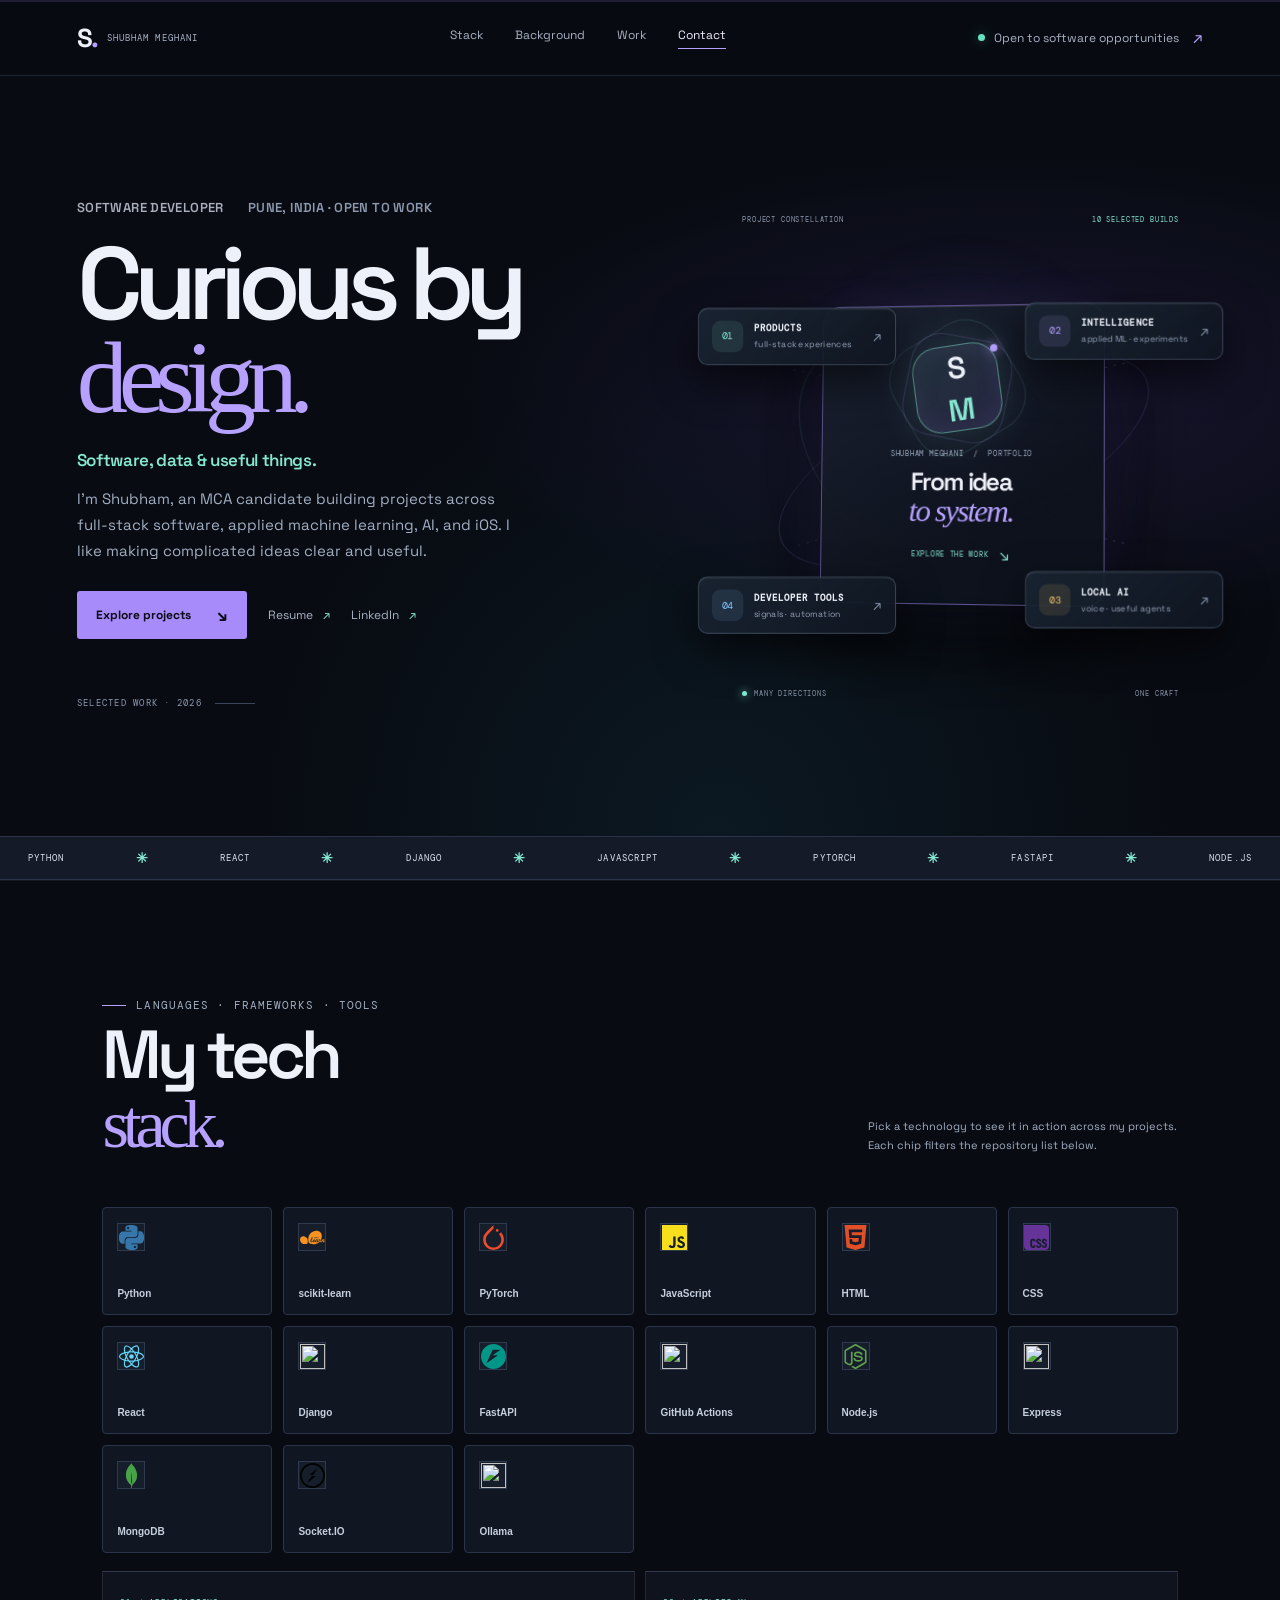
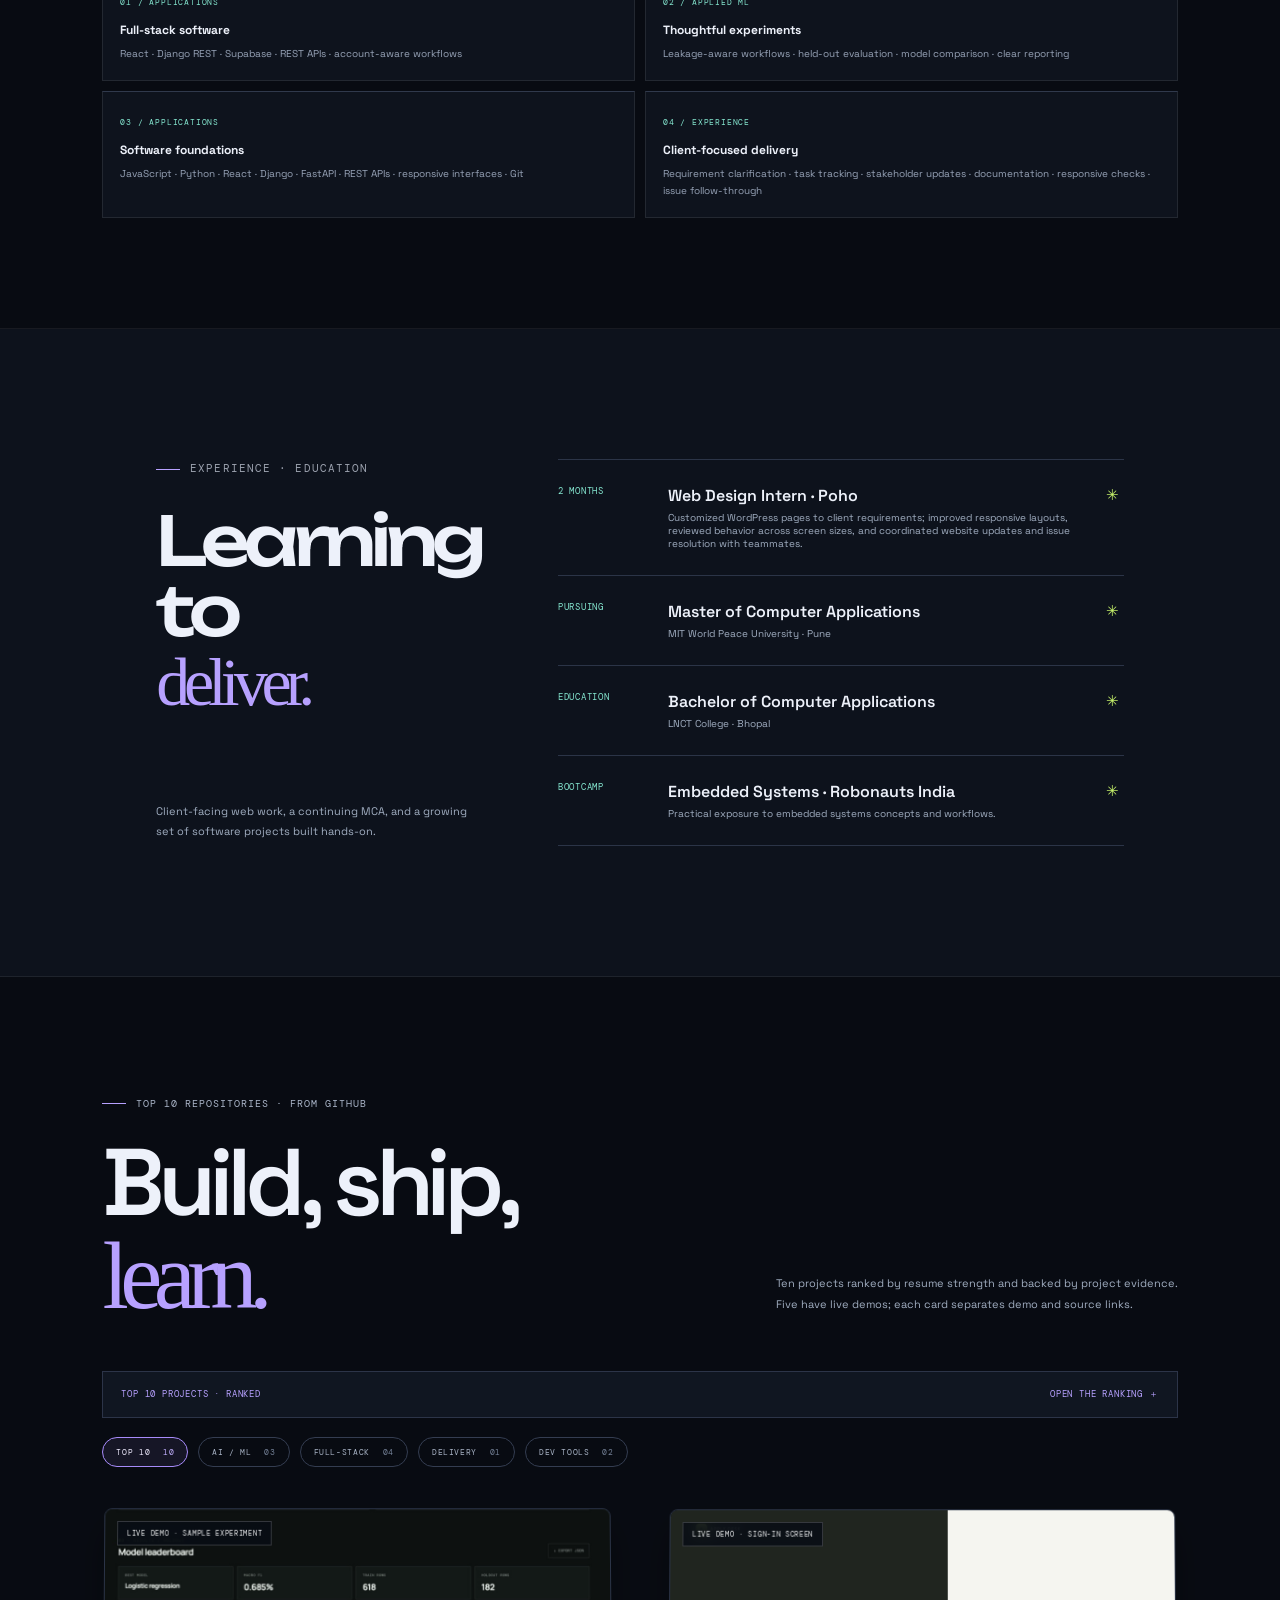
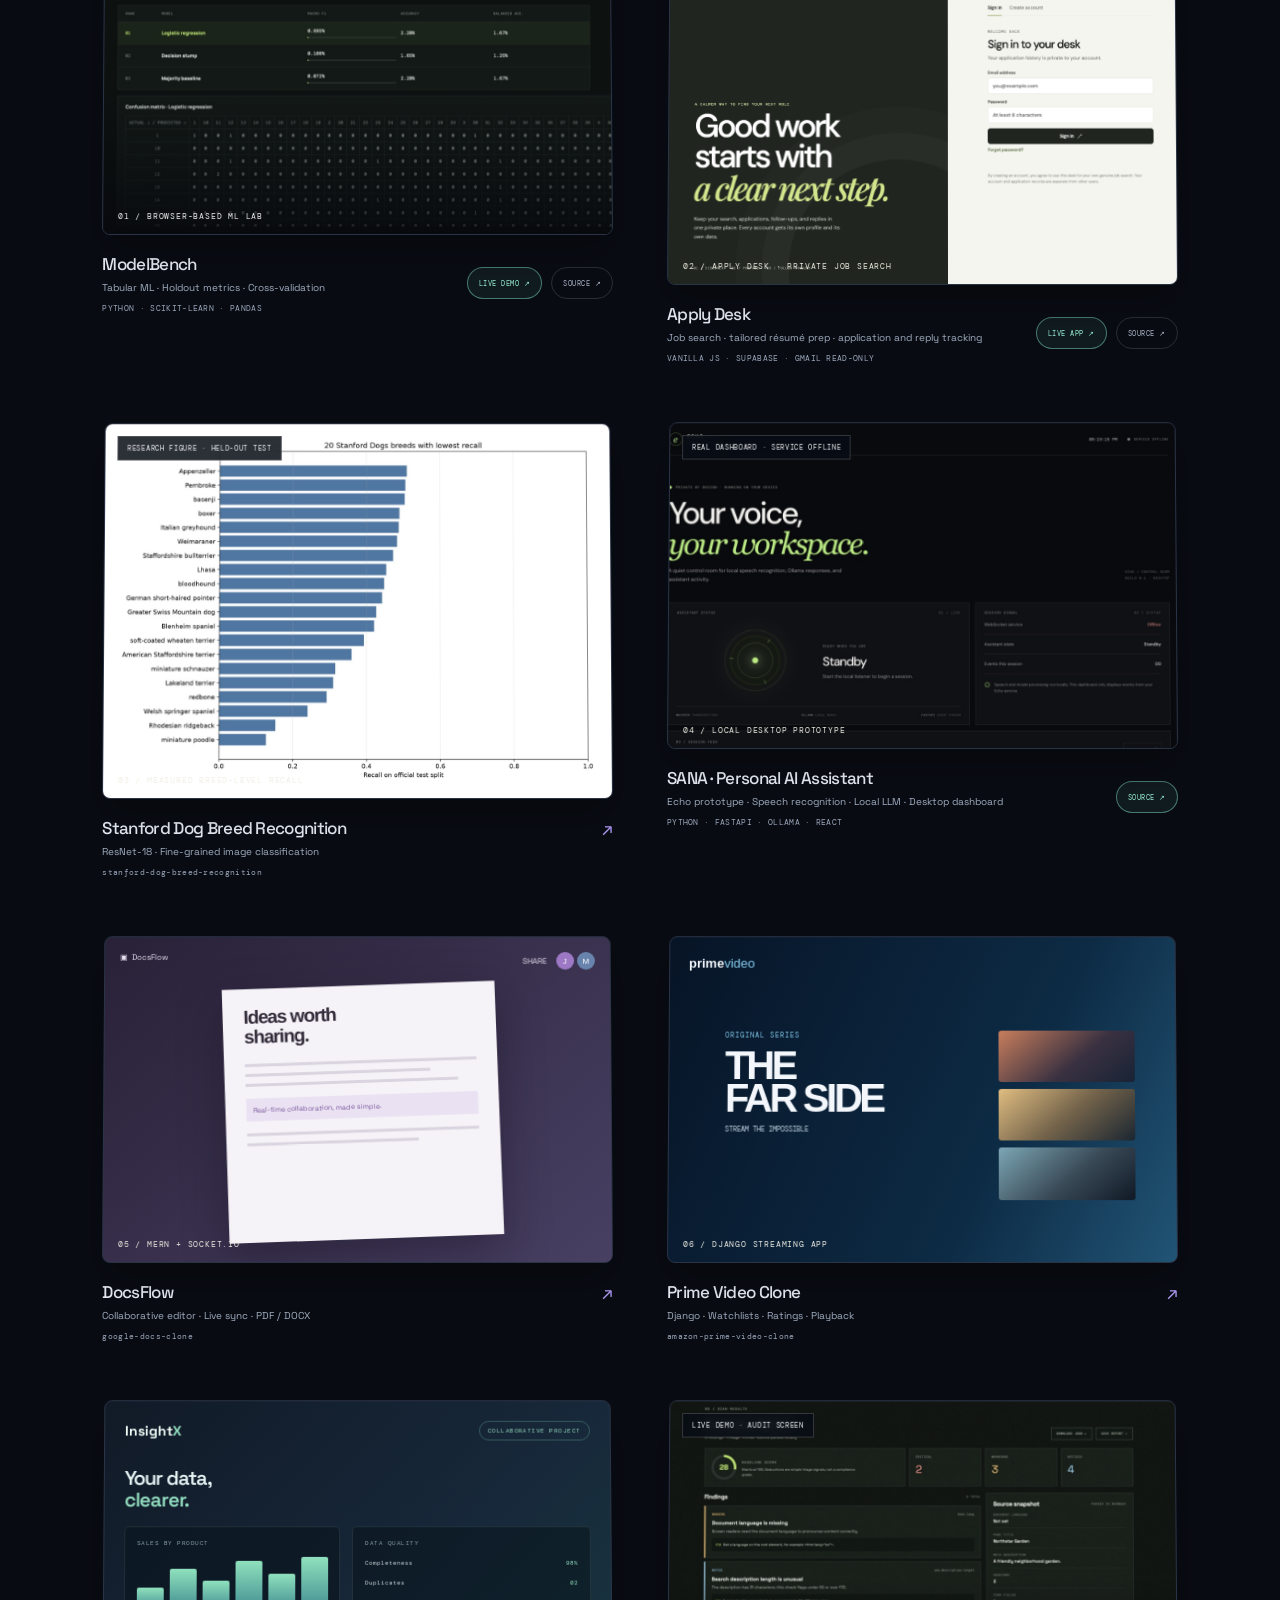
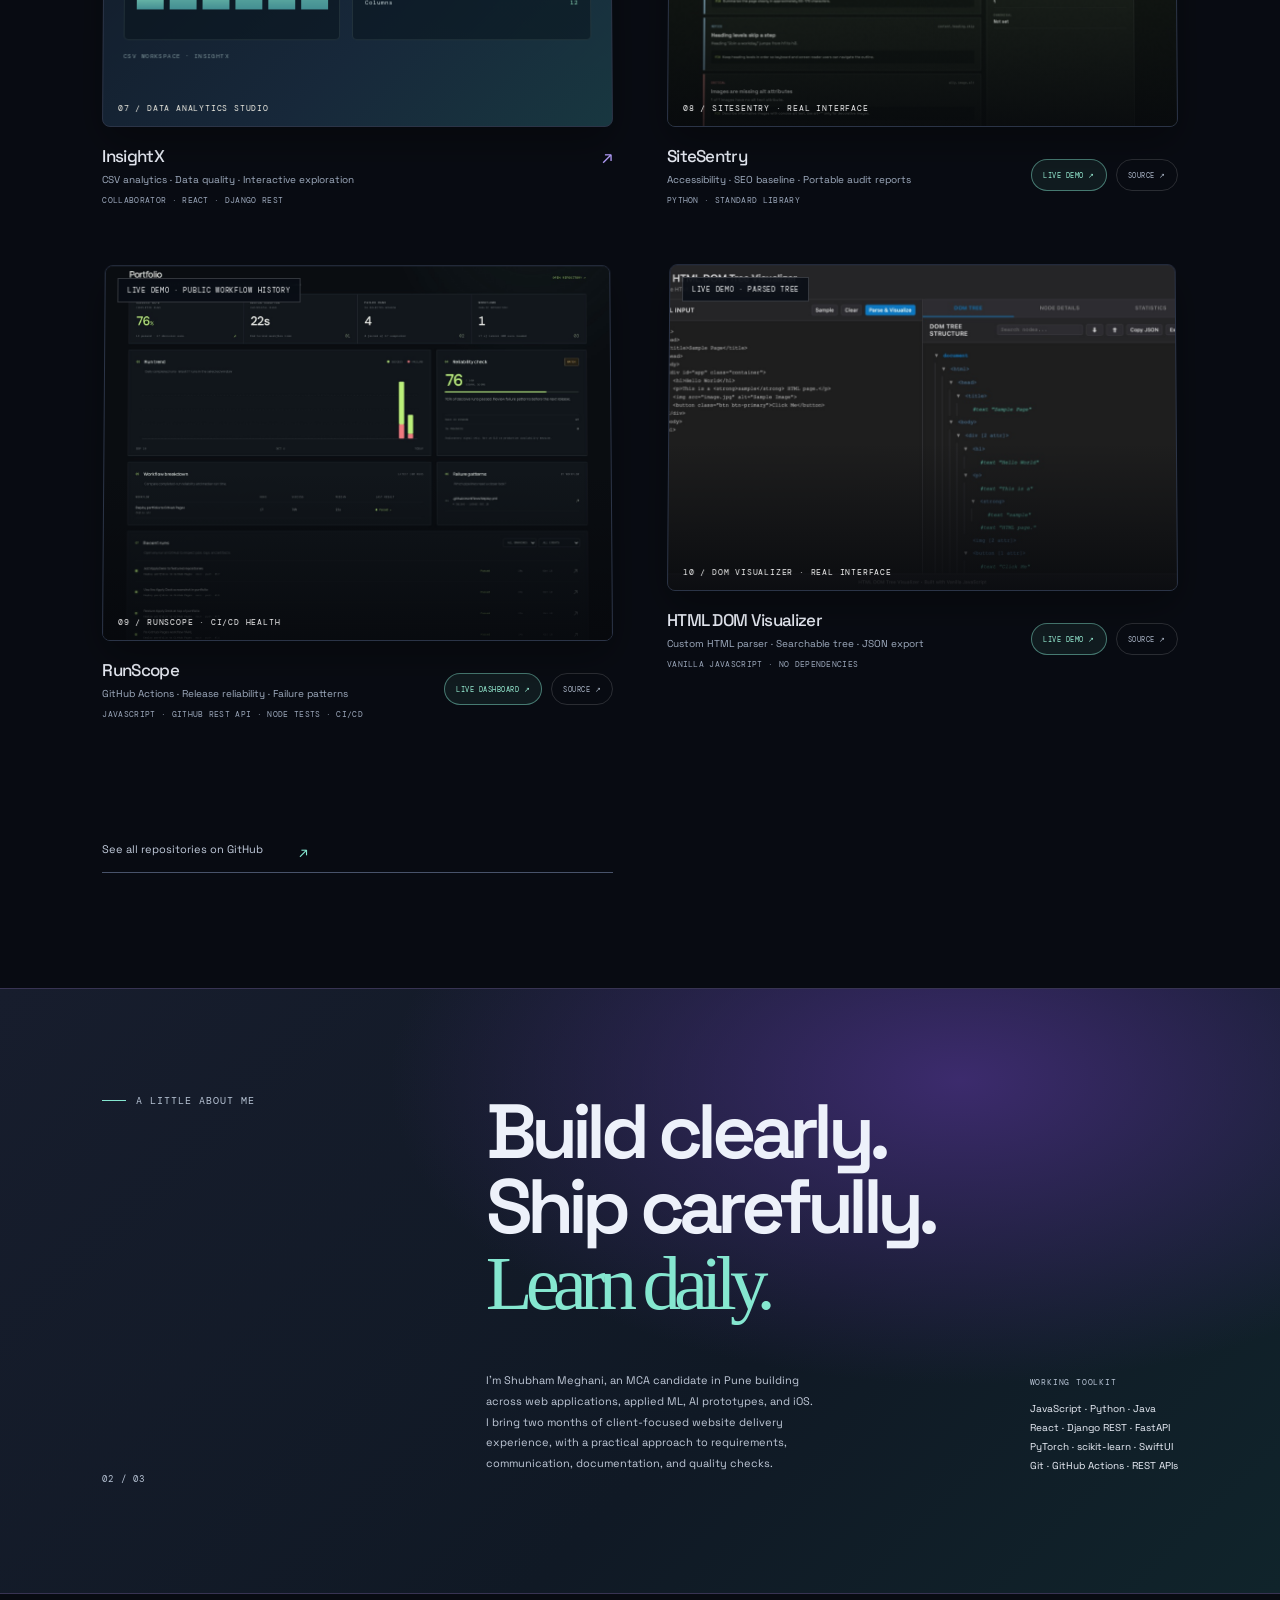
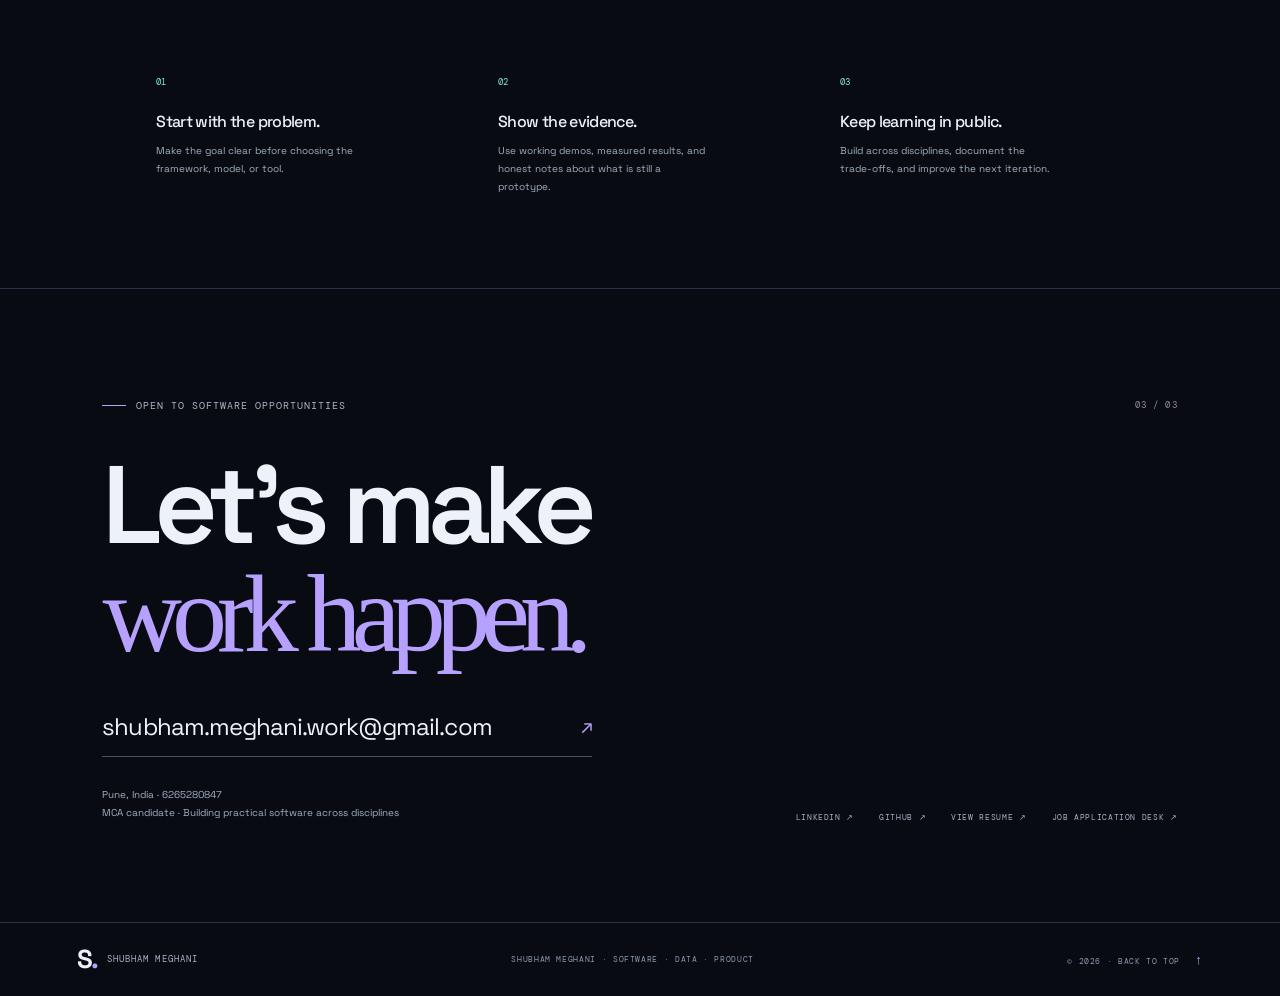
==== commit 36521078: "Sort project cards and clarify live demo links" ====
--- a/index.html
+++ b/index.html
@@ -142,7 +142,7 @@
       @media (max-width: 560px) { .intro-screen { padding: 24px 7%; }.intro-top,.intro-bottom { font-size:7px; }.intro-bottom span:last-child { max-width:120px; text-align:right; line-height:1.6; } }
       @media (prefers-reduced-motion: reduce) { .intro-screen,.hero-copy *,.custom-cursor { transition:none !important; animation:none !important; } }
     </style>
-    <link rel="stylesheet" href="portfolio-refresh.css?v=project-constellation-20261018" />
+    <link rel="stylesheet" href="portfolio-refresh.css?v=ranked-demo-actions-20261018" />
     <script defer src="script.js"></script>
   </head>
   <body>
@@ -231,7 +231,7 @@
       </div></section>
 
       <section class="work section-pad" id="work">
-        <div class="section-heading"><div><p class="eyebrow"><span class="eyebrow-line"></span> TOP 10 REPOSITORIES · FROM GITHUB</p><h2>Build, ship,<br /><span class="serif-word">learn.</span></h2></div><p class="section-note">A focused selection across full-stack software, applied ML, AI, and developer tools.<br />Ranked by resume strength and backed by project evidence.</p></div>
+        <div class="section-heading"><div><p class="eyebrow"><span class="eyebrow-line"></span> TOP 10 REPOSITORIES · FROM GITHUB</p><h2>Build, ship,<br /><span class="serif-word">learn.</span></h2></div><p class="section-note">Ten projects ranked by resume strength and backed by project evidence.<br />Five have live demos; each card separates demo and source links.</p></div>
         <details class="ranking-panel"><summary><span>TOP 10 PROJECTS · RANKED</span><span>OPEN THE RANKING ＋</span></summary><div class="ranking-intro">These are the ten projects I’d lead with on a resume, ordered by scope, technical integration, completeness, and evidence. Collaborator work and prototypes are marked.</div><ol class="ranking-list">
           <li><span>01</span><a href="https://github.com/damnsunnyy/ModelBench" target="_blank" rel="noreferrer">ModelBench <small>Leakage-safe tabular ML · cross-validation · portable reports</small></a><b>APPLIED ML</b></li>
           <li><span>02</span><a href="https://github.com/damnsunnyy/ApplyDesk" target="_blank" rel="noreferrer">Apply Desk <small>Role discovery · application tracking · account-scoped data</small></a><b>FULL-STACK</b></li>
@@ -247,21 +247,21 @@
         <div class="project-filters" role="group" aria-label="Filter projects">
           <button class="filter-button is-active" data-filter="all" aria-pressed="true">TOP 10 <span>10</span></button>
           <button class="filter-button" data-filter="ai" aria-pressed="false">AI / ML <span>03</span></button>
-          <button class="filter-button" data-filter="fullstack" aria-pressed="false">FULL-STACK <span>03</span></button>
+          <button class="filter-button" data-filter="fullstack" aria-pressed="false">FULL-STACK <span>04</span></button>
           <button class="filter-button" data-filter="devops" aria-pressed="false">DELIVERY <span>01</span></button>
-          <button class="filter-button" data-filter="tools" aria-pressed="false">DEV TOOLS <span>03</span></button>
+          <button class="filter-button" data-filter="tools" aria-pressed="false">DEV TOOLS <span>02</span></button>
         </div>
         <div class="project-grid">
-        <div class="project-card project-rank-09 project-large project-runscope" data-category="devops" data-techs="githubactions,javascript,html,css" data-cursor="EXPLORE PROJECT"><div class="project-visual visual-runscope"><img class="project-screenshot" src="assets/project-captures/runscope-live.jpg" alt="Live RunScope dashboard showing GitHub Actions workflow health, run trends, and recent delivery results." loading="lazy" /><span class="capture-label">LIVE DEMO · PUBLIC WORKFLOW HISTORY</span><span class="visual-label">09 / RUNSCOPE · CI/CD HEALTH</span></div><div class="project-meta"><div><h3>RunScope</h3><p>GitHub Actions · Release reliability · Failure patterns</p><small>JAVASCRIPT · GITHUB REST API · NODE TESTS · CI/CD</small></div><div class="project-links"><a href="https://damnsunnyy.github.io/RunScope/" target="_blank" rel="noreferrer">LIVE DASHBOARD ↗</a><a href="https://github.com/damnsunnyy/RunScope" target="_blank" rel="noreferrer">SOURCE ↗</a></div></div></div>
-        <div class="project-card project-rank-02 project-large project-applydesk" data-category="tools" data-techs="javascript,css,html" data-cursor="EXPLORE PROJECT"><div class="project-visual visual-applydesk"><img class="project-screenshot" src="assets/project-captures/applydesk-live.png" alt="Screenshot of the live Apply Desk sign-in page, with its job-search introduction and private account form." loading="lazy" /><span class="capture-label">LIVE SITE · SIGN-IN SCREEN</span><span class="visual-label">02 / APPLY DESK · PRIVATE JOB SEARCH</span></div><div class="project-meta"><div><h3>Apply Desk</h3><p>Job search · tailored résumé prep · application and reply tracking</p><small>VANILLA JS · SUPABASE · GMAIL READ-ONLY</small></div><div class="project-links"><a href="https://damnsunnyy.github.io/ApplyDesk/" target="_blank" rel="noreferrer">LIVE APP ↗</a><a href="https://github.com/damnsunnyy/ApplyDesk" target="_blank" rel="noreferrer">SOURCE ↗</a></div></div></div>
+        <div class="project-card project-rank-01" data-category="ai" data-techs="python,sklearn,javascript,css,html" data-cursor="EXPLORE PROJECT"><div class="project-visual visual-modelbench"><img class="project-screenshot" src="assets/project-captures/modelbench.jpg" alt="ModelBench’s running holdout experiment with a measured model leaderboard and confusion matrix." loading="lazy" /><span class="capture-label">LIVE DEMO · SAMPLE EXPERIMENT</span><span class="visual-label">01 / BROWSER-BASED ML LAB</span></div><div class="project-meta"><div><h3>ModelBench</h3><p>Tabular ML · Holdout metrics · Cross-validation</p><small>PYTHON · SCIKIT-LEARN · PANDAS</small></div><div class="project-links"><a href="https://damnsunnyy.github.io/ModelBench/" target="_blank" rel="noreferrer">LIVE DEMO ↗</a><a href="https://github.com/damnsunnyy/ModelBench" target="_blank" rel="noreferrer">SOURCE ↗</a></div></div></div>
+        <div class="project-card project-rank-02 project-large project-applydesk" data-category="fullstack" data-techs="javascript,css,html" data-cursor="EXPLORE PROJECT"><div class="project-visual visual-applydesk"><img class="project-screenshot" src="assets/project-captures/applydesk-live.png" alt="Screenshot of the live Apply Desk sign-in page, with its job-search introduction and private account form." loading="lazy" /><span class="capture-label">LIVE DEMO · SIGN-IN SCREEN</span><span class="visual-label">02 / APPLY DESK · PRIVATE JOB SEARCH</span></div><div class="project-meta"><div><h3>Apply Desk</h3><p>Job search · tailored résumé prep · application and reply tracking</p><small>VANILLA JS · SUPABASE · GMAIL READ-ONLY</small></div><div class="project-links"><a href="https://damnsunnyy.github.io/ApplyDesk/" target="_blank" rel="noreferrer">LIVE APP ↗</a><a href="https://github.com/damnsunnyy/ApplyDesk" target="_blank" rel="noreferrer">SOURCE ↗</a></div></div></div>
           <a class="project-card project-rank-03 project-large" data-category="ai" data-techs="python,pytorch" href="https://github.com/damnsunnyy/stanford-dog-breed-recognition" target="_blank" rel="noreferrer" data-cursor="VIEW REPO"><div class="project-visual visual-ml"><img class="project-screenshot" src="assets/project-captures/dog-breed-recall.jpg" alt="Measured official test-split recall for the twenty lowest-recall Stanford Dog breeds." loading="lazy" /><span class="capture-label">RESEARCH FIGURE · HELD-OUT TEST</span><span class="visual-label">03 / MEASURED BREED-LEVEL RECALL</span></div><div class="project-meta"><div><h3>Stanford Dog Breed Recognition</h3><p>ResNet-18 · Fine-grained image classification</p><small>stanford-dog-breed-recognition</small></div><span class="project-arrow">↗</span></div></a>
         <div class="project-card project-rank-04" data-category="ai" data-techs="python,javascript,electron,ollama,fastapi,react,css,html" data-cursor="EXPLORE PROJECT"><div class="project-visual visual-echo"><img class="project-screenshot" src="assets/project-captures/echo-dashboard.jpg" alt="Echo’s React event dashboard, displaying its standby state and local service connection status." loading="lazy" /><span class="capture-label">REAL DASHBOARD · SERVICE OFFLINE</span><span class="visual-label">04 / LOCAL DESKTOP PROTOTYPE</span></div><div class="project-meta"><div><h3>SANA · Personal AI Assistant</h3><p>Echo prototype · Speech recognition · Local LLM · Desktop dashboard</p><small>PYTHON · FASTAPI · OLLAMA · REACT</small></div><div class="project-links"><a href="https://github.com/damnsunnyy/Echo" target="_blank" rel="noreferrer">SOURCE ↗</a></div></div></div>
+          <a class="project-card project-rank-05" data-category="fullstack" data-techs="javascript,react,node,express,mongodb,socketio,css,html" href="https://github.com/damnsunnyy/google-docs-clone" target="_blank" rel="noreferrer" data-cursor="VIEW REPO"><div class="project-visual visual-docs"><div class="docs-top"><span>▣ &nbsp;DocsFlow</span><span>SHARE &nbsp; <b>J</b><b>M</b></span></div><div class="doc-page"><div class="doc-title">Ideas worth<br />sharing.</div><i></i><i></i><i></i><div class="doc-highlight">Real-time collaboration, made simple.</div><i></i><i></i></div><span class="visual-label">05 / MERN + SOCKET.IO</span></div><div class="project-meta"><div><h3>DocsFlow</h3><p>Collaborative editor · Live sync · PDF / DOCX</p><small>google-docs-clone</small></div><span class="project-arrow">↗</span></div></a>
+          <a class="project-card project-rank-06" data-category="fullstack" data-techs="python,django,css,html" href="https://github.com/damnsunnyy/amazon-prime-video-clone" target="_blank" rel="noreferrer" data-cursor="VIEW REPO"><div class="project-visual visual-prime"><div class="prime-brand">prime<span>video</span></div><div class="prime-feature"><span>ORIGINAL SERIES</span><strong>THE<br />FAR SIDE</strong><i>STREAM THE IMPOSSIBLE</i></div><div class="prime-row"><i></i><i></i><i></i></div><span class="visual-label">06 / DJANGO STREAMING APP</span></div><div class="project-meta"><div><h3>Prime Video Clone</h3><p>Django · Watchlists · Ratings · Playback</p><small>amazon-prime-video-clone</small></div><span class="project-arrow">↗</span></div></a>
           <a class="project-card project-rank-07" data-category="fullstack" data-techs="react,javascript,django,sqlite,css,html" href="https://github.com/Shubham01-shubh/InsightX" target="_blank" rel="noreferrer" data-cursor="VIEW REPO"><div class="project-visual visual-insightx"><div class="ix-top"><span class="ix-brand">Insight<b>X</b></span><span class="ix-badge">COLLABORATIVE PROJECT</span></div><div class="ix-title">Your data,<br /><span>clearer.</span></div><div class="ix-workspace"><div class="ix-chart"><span>SALES BY PRODUCT</span><div class="ix-bars"><i></i><i></i><i></i><i></i><i></i><i></i></div></div><div class="ix-table"><span>DATA QUALITY</span><div class="ix-row"><span>Completeness</span><b>98%</b></div><div class="ix-row"><span>Duplicates</span><b>02</b></div><div class="ix-row"><span>Columns</span><b>12</b></div></div></div><div class="ix-foot">CSV WORKSPACE · INSIGHTX</div><span class="visual-label">07 / DATA ANALYTICS STUDIO</span></div><div class="project-meta"><div><h3>InsightX</h3><p>CSV analytics · Data quality · Interactive exploration</p><small>COLLABORATOR · REACT · DJANGO REST</small></div><span class="project-arrow">↗</span></div></a>
-          <a class="project-card project-rank-05" data-category="fullstack" data-techs="javascript,react,node,express,mongodb,socketio,css,html" href="https://github.com/damnsunnyy/google-docs-clone" target="_blank" rel="noreferrer" data-cursor="VIEW REPO"><div class="project-visual visual-docs"><div class="docs-top"><span>▣ &nbsp;DocsFlow</span><span>SHARE &nbsp; <b>J</b><b>M</b></span></div><div class="doc-page"><div class="doc-title">Ideas worth<br />sharing.</div><i></i><i></i><i></i><div class="doc-highlight">Real-time collaboration, made simple.</div><i></i><i></i></div><span class="visual-label">05 / MERN + SOCKET.IO</span></div><div class="project-meta"><div><h3>DocsFlow</h3><p>Collaborative editor · Live sync · PDF / DOCX</p><small>google-docs-clone</small></div><span class="project-arrow">↗</span></div></a>
-        <div class="project-card project-rank-01" data-category="ai" data-techs="python,sklearn,javascript,css,html" data-cursor="EXPLORE PROJECT"><div class="project-visual visual-modelbench"><img class="project-screenshot" src="assets/project-captures/modelbench.jpg" alt="ModelBench’s running holdout experiment with a measured model leaderboard and confusion matrix." loading="lazy" /><span class="capture-label">LIVE DEMO · SAMPLE EXPERIMENT</span><span class="visual-label">01 / BROWSER-BASED ML LAB</span></div><div class="project-meta"><div><h3>ModelBench</h3><p>Tabular ML · Holdout metrics · Cross-validation</p><small>PYTHON · SCIKIT-LEARN · PANDAS</small></div><div class="project-links"><a href="https://damnsunnyy.github.io/ModelBench/" target="_blank" rel="noreferrer">LIVE DEMO ↗</a><a href="https://github.com/damnsunnyy/ModelBench" target="_blank" rel="noreferrer">SOURCE ↗</a></div></div></div>
-        <div class="project-card project-rank-10" data-category="tools" data-techs="javascript,css,html" data-cursor="EXPLORE PROJECT"><div class="project-visual visual-dom"><img class="project-screenshot" src="assets/project-captures/dom-visualizer.jpg" alt="Live screenshot of the HTML DOM Visualizer with sample HTML parsed into a tree." loading="lazy" /><span class="capture-label">LIVE INTERFACE</span><span class="visual-label">10 / DOM VISUALIZER · REAL INTERFACE</span></div><div class="project-meta"><div><h3>HTML DOM Visualizer</h3><p>Custom HTML parser · Searchable tree · JSON export</p><small>VANILLA JAVASCRIPT · NO DEPENDENCIES</small></div><div class="project-links"><a href="https://damnsunnyy.github.io/HTML-DOM-Visualizer/" target="_blank" rel="noreferrer">LIVE DEMO ↗</a><a href="https://github.com/damnsunnyy/HTML-DOM-Visualizer" target="_blank" rel="noreferrer">SOURCE ↗</a></div></div></div>
-        <div class="project-card project-rank-08" data-category="tools" data-techs="python" data-cursor="EXPLORE PROJECT"><div class="project-visual visual-sentry"><img class="project-screenshot" src="assets/project-captures/sitesentry.jpg" alt="Live screenshot of SiteSentry with an example HTML audit loaded in the browser." loading="lazy" /><span class="capture-label">LIVE INTERFACE</span><span class="visual-label">08 / SITESENTRY · REAL INTERFACE</span></div><div class="project-meta"><div><h3>SiteSentry</h3><p>Accessibility · SEO baseline · Portable audit reports</p><small>PYTHON · STANDARD LIBRARY</small></div><div class="project-links"><a href="https://damnsunnyy.github.io/SiteSentry/" target="_blank" rel="noreferrer">LIVE DEMO ↗</a><a href="https://github.com/damnsunnyy/SiteSentry" target="_blank" rel="noreferrer">SOURCE ↗</a></div></div></div>
-          <a class="project-card project-rank-06" data-category="fullstack" data-techs="python,django,css,html" href="https://github.com/damnsunnyy/amazon-prime-video-clone" target="_blank" rel="noreferrer" data-cursor="VIEW REPO"><div class="project-visual visual-prime"><div class="prime-brand">prime<span>video</span></div><div class="prime-feature"><span>ORIGINAL SERIES</span><strong>THE<br />FAR SIDE</strong><i>STREAM THE IMPOSSIBLE</i></div><div class="prime-row"><i></i><i></i><i></i></div><span class="visual-label">06 / DJANGO STREAMING APP</span></div><div class="project-meta"><div><h3>Prime Video Clone</h3><p>Django · Watchlists · Ratings · Playback</p><small>amazon-prime-video-clone</small></div><span class="project-arrow">↗</span></div></a>
+        <div class="project-card project-rank-08" data-category="tools" data-techs="python" data-cursor="EXPLORE PROJECT"><div class="project-visual visual-sentry"><img class="project-screenshot" src="assets/project-captures/sitesentry.jpg" alt="Live screenshot of SiteSentry with an example HTML audit loaded in the browser." loading="lazy" /><span class="capture-label">LIVE DEMO · AUDIT SCREEN</span><span class="visual-label">08 / SITESENTRY · REAL INTERFACE</span></div><div class="project-meta"><div><h3>SiteSentry</h3><p>Accessibility · SEO baseline · Portable audit reports</p><small>PYTHON · STANDARD LIBRARY</small></div><div class="project-links"><a href="https://damnsunnyy.github.io/SiteSentry/" target="_blank" rel="noreferrer">LIVE DEMO ↗</a><a href="https://github.com/damnsunnyy/SiteSentry" target="_blank" rel="noreferrer">SOURCE ↗</a></div></div></div>
+        <div class="project-card project-rank-09 project-large project-runscope" data-category="devops" data-techs="githubactions,javascript,html,css" data-cursor="EXPLORE PROJECT"><div class="project-visual visual-runscope"><img class="project-screenshot" src="assets/project-captures/runscope-live.jpg" alt="Live RunScope dashboard showing GitHub Actions workflow health, run trends, and recent delivery results." loading="lazy" /><span class="capture-label">LIVE DEMO · PUBLIC WORKFLOW HISTORY</span><span class="visual-label">09 / RUNSCOPE · CI/CD HEALTH</span></div><div class="project-meta"><div><h3>RunScope</h3><p>GitHub Actions · Release reliability · Failure patterns</p><small>JAVASCRIPT · GITHUB REST API · NODE TESTS · CI/CD</small></div><div class="project-links"><a href="https://damnsunnyy.github.io/RunScope/" target="_blank" rel="noreferrer">LIVE DASHBOARD ↗</a><a href="https://github.com/damnsunnyy/RunScope" target="_blank" rel="noreferrer">SOURCE ↗</a></div></div></div>
+        <div class="project-card project-rank-10" data-category="tools" data-techs="javascript,css,html" data-cursor="EXPLORE PROJECT"><div class="project-visual visual-dom"><img class="project-screenshot" src="assets/project-captures/dom-visualizer.jpg" alt="Live screenshot of the HTML DOM Visualizer with sample HTML parsed into a tree." loading="lazy" /><span class="capture-label">LIVE DEMO · PARSED TREE</span><span class="visual-label">10 / DOM VISUALIZER · REAL INTERFACE</span></div><div class="project-meta"><div><h3>HTML DOM Visualizer</h3><p>Custom HTML parser · Searchable tree · JSON export</p><small>VANILLA JAVASCRIPT · NO DEPENDENCIES</small></div><div class="project-links"><a href="https://damnsunnyy.github.io/HTML-DOM-Visualizer/" target="_blank" rel="noreferrer">LIVE DEMO ↗</a><a href="https://github.com/damnsunnyy/HTML-DOM-Visualizer" target="_blank" rel="noreferrer">SOURCE ↗</a></div></div></div>
         <a class="all-work" href="https://github.com/damnsunnyy?tab=repositories" target="_blank" rel="noreferrer">See all repositories on GitHub <span>↗</span></a>
       </section>
 
--- a/portfolio-refresh.css
+++ b/portfolio-refresh.css
@@ -114,16 +114,6 @@
 .filter-button.is-active span { color: var(--acid); }
 .project-grid { gap: 56px 5%; }
 .project-grid > .project-card { margin-top: 0 !important; }
-.project-grid > .project-rank-01 { order: 1; }
-.project-grid > .project-rank-02 { order: 2; }
-.project-grid > .project-rank-03 { order: 3; }
-.project-grid > .project-rank-04 { order: 4; }
-.project-grid > .project-rank-05 { order: 5; }
-.project-grid > .project-rank-06 { order: 6; }
-.project-grid > .project-rank-07 { order: 7; }
-.project-grid > .project-rank-08 { order: 8; }
-.project-grid > .project-rank-09 { order: 9; }
-.project-grid > .project-rank-10 { order: 10; }
 .project-card { color: var(--fg); }
 .project-card .project-visual { border-radius: 4px; transform: none; transition: box-shadow .22s, filter .22s; }
 .project-card:hover .project-visual { filter: saturate(1.04); box-shadow: 0 15px 32px #29342a18; }
@@ -391,3 +381,16 @@
 @media (prefers-reduced-motion: reduce) {
   .hero-art::before, .hero-art::after, .feature-card, .feature-note { animation: none; }
 }
+
+/* Live destinations read as the primary action; source links stay secondary. */
+.project-meta:has(.project-links) { align-items: center; }
+.project-links { align-items: center; gap: 9px; }
+.project-links a { min-height: 32px; padding: 8px 11px; display: inline-flex; align-items: center; border: 1px solid #ffffff24; border-radius: 999px; color: #aeb9cb; font: 7px var(--mono); letter-spacing: .07em; text-decoration: none; white-space: nowrap; transition: color .2s, background .2s, border-color .2s, transform .2s; }
+.project-links a:first-child { border-color: #85e7d077; color: #9af3d8; background: #85e7d012; }
+.project-links a:first-child:hover, .project-links a:first-child:focus-visible { border-color: #85e7d0; color: #09120f; background: #85e7d0; transform: translateY(-1px); }
+.project-links a:last-child:hover, .project-links a:last-child:focus-visible { border-color: #b7a1ff88; color: #e6deff; background: #b7a1ff12; }
+.project-links a:focus-visible { outline: 2px solid #b7a1ff; outline-offset: 3px; }
+@media (max-width: 650px) {
+  .project-grid > .project-card { margin: 0 0 34px !important; }
+  .project-meta:has(.project-links) { align-items: start; }
+}
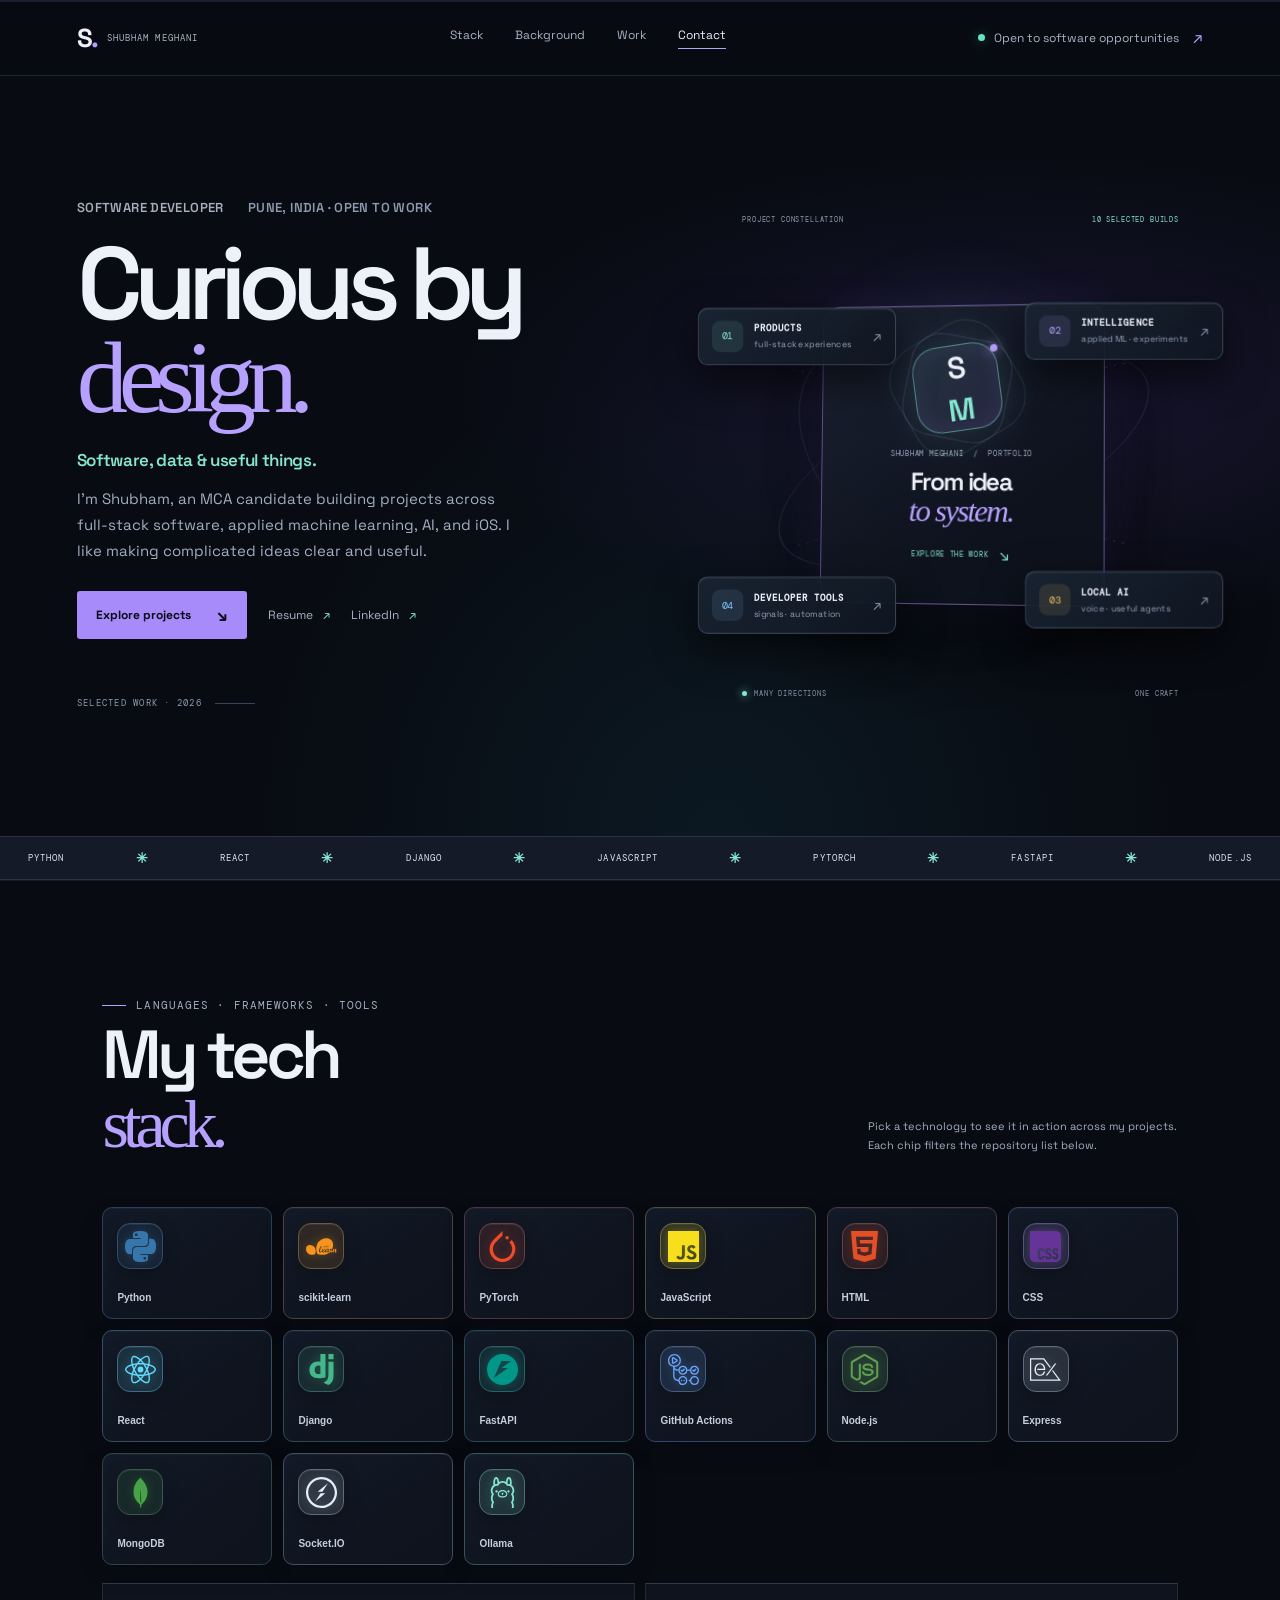
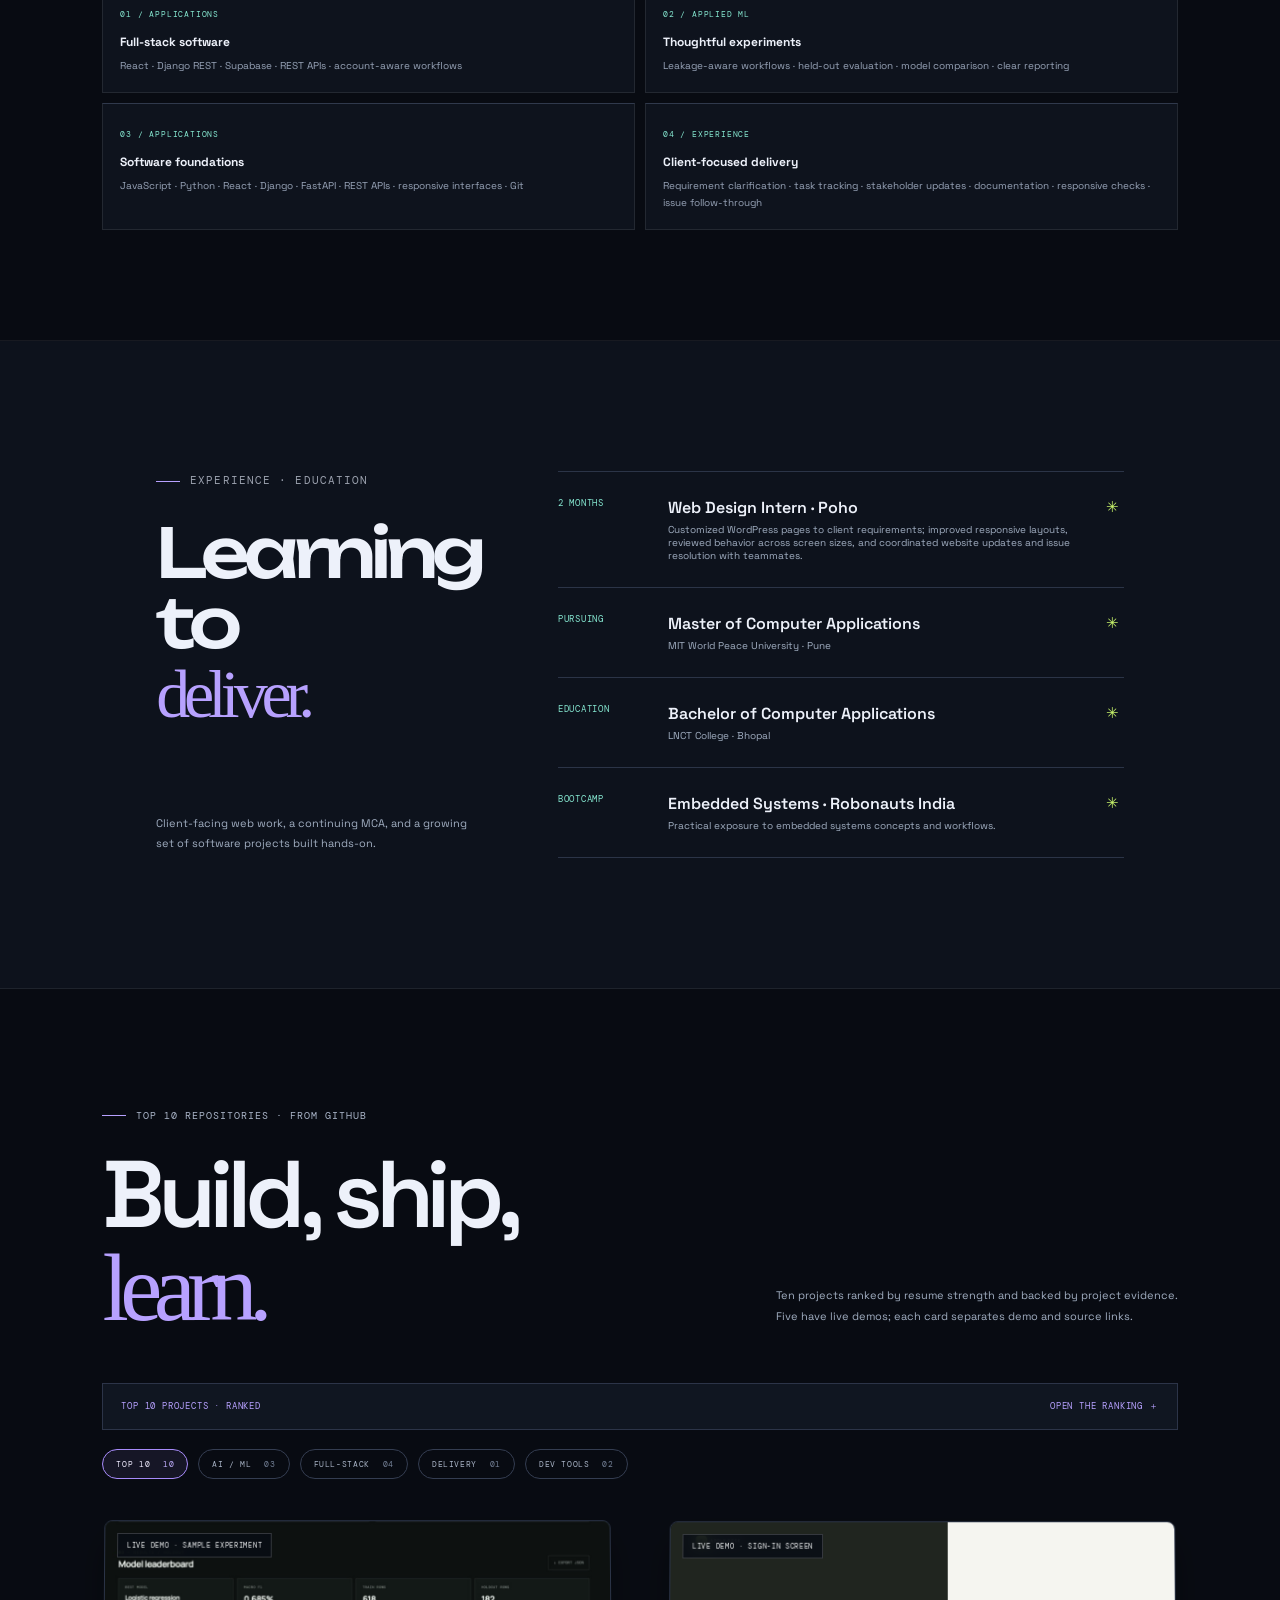
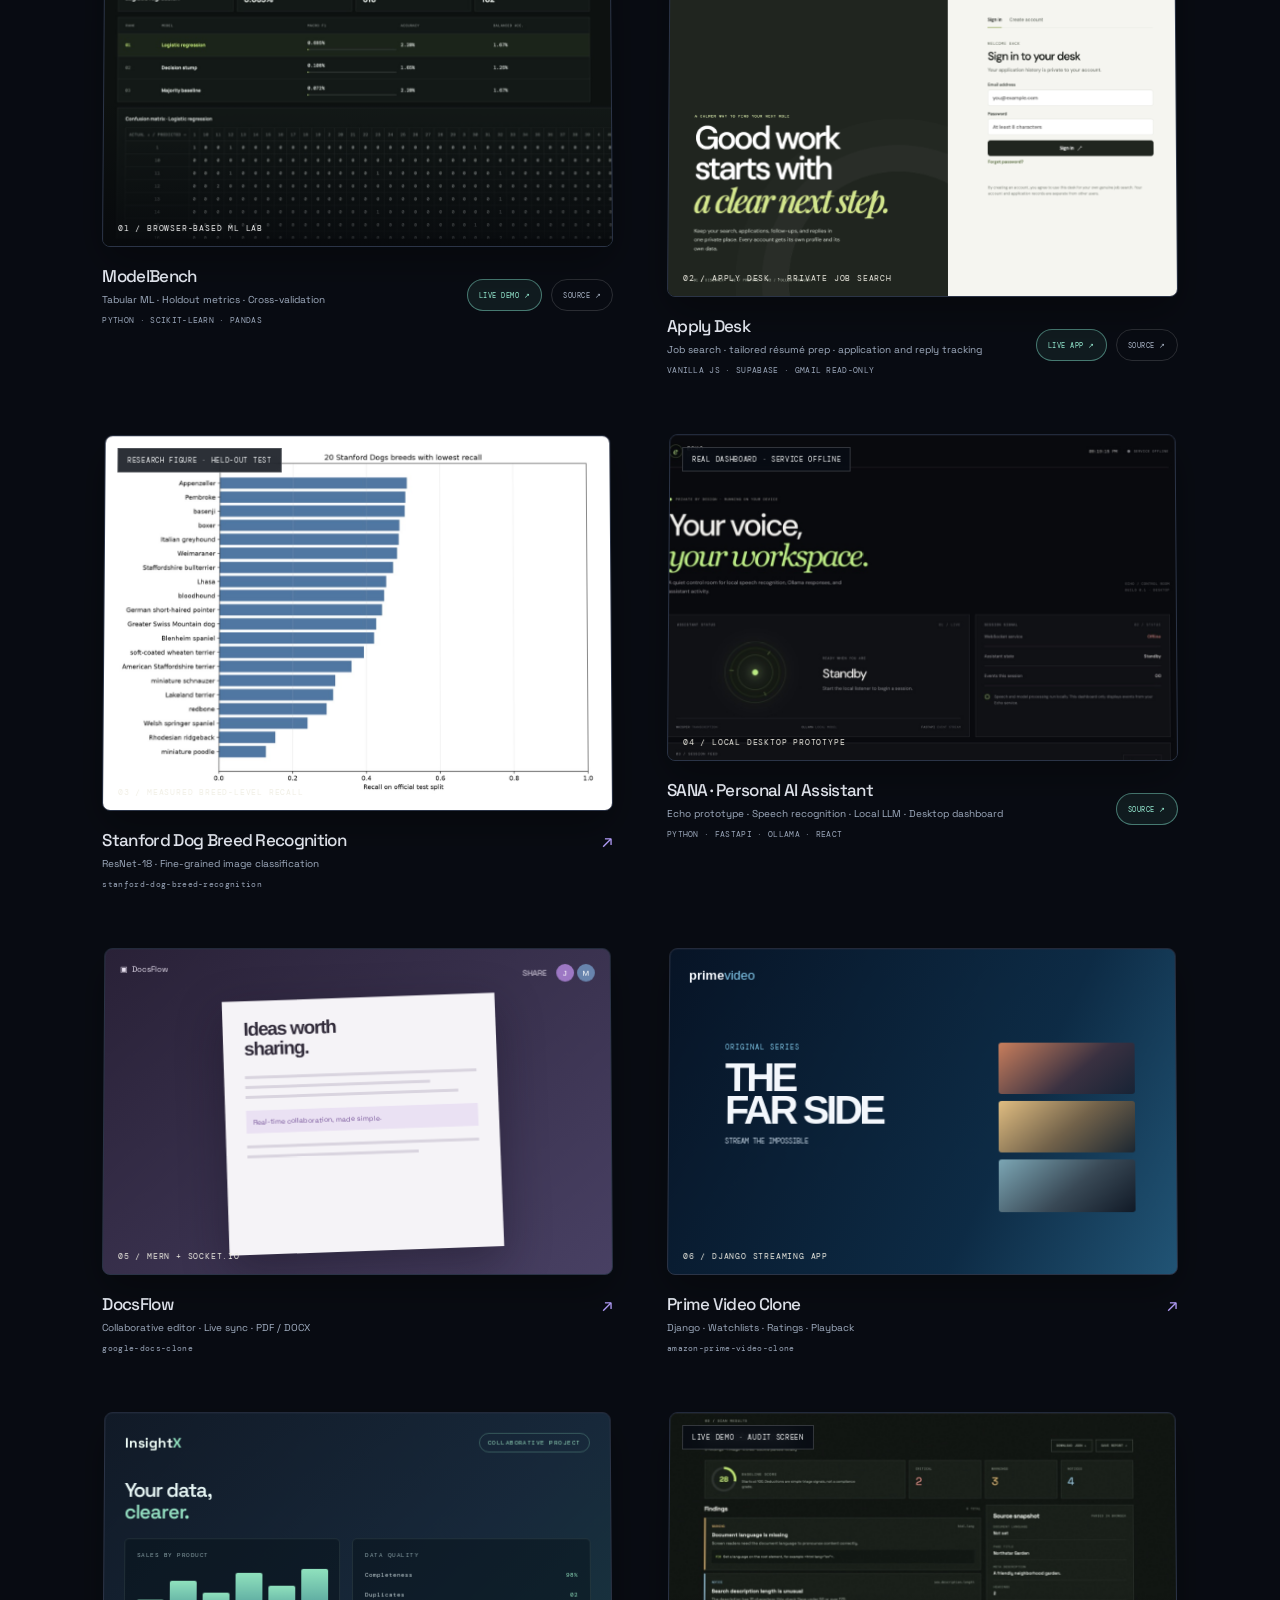
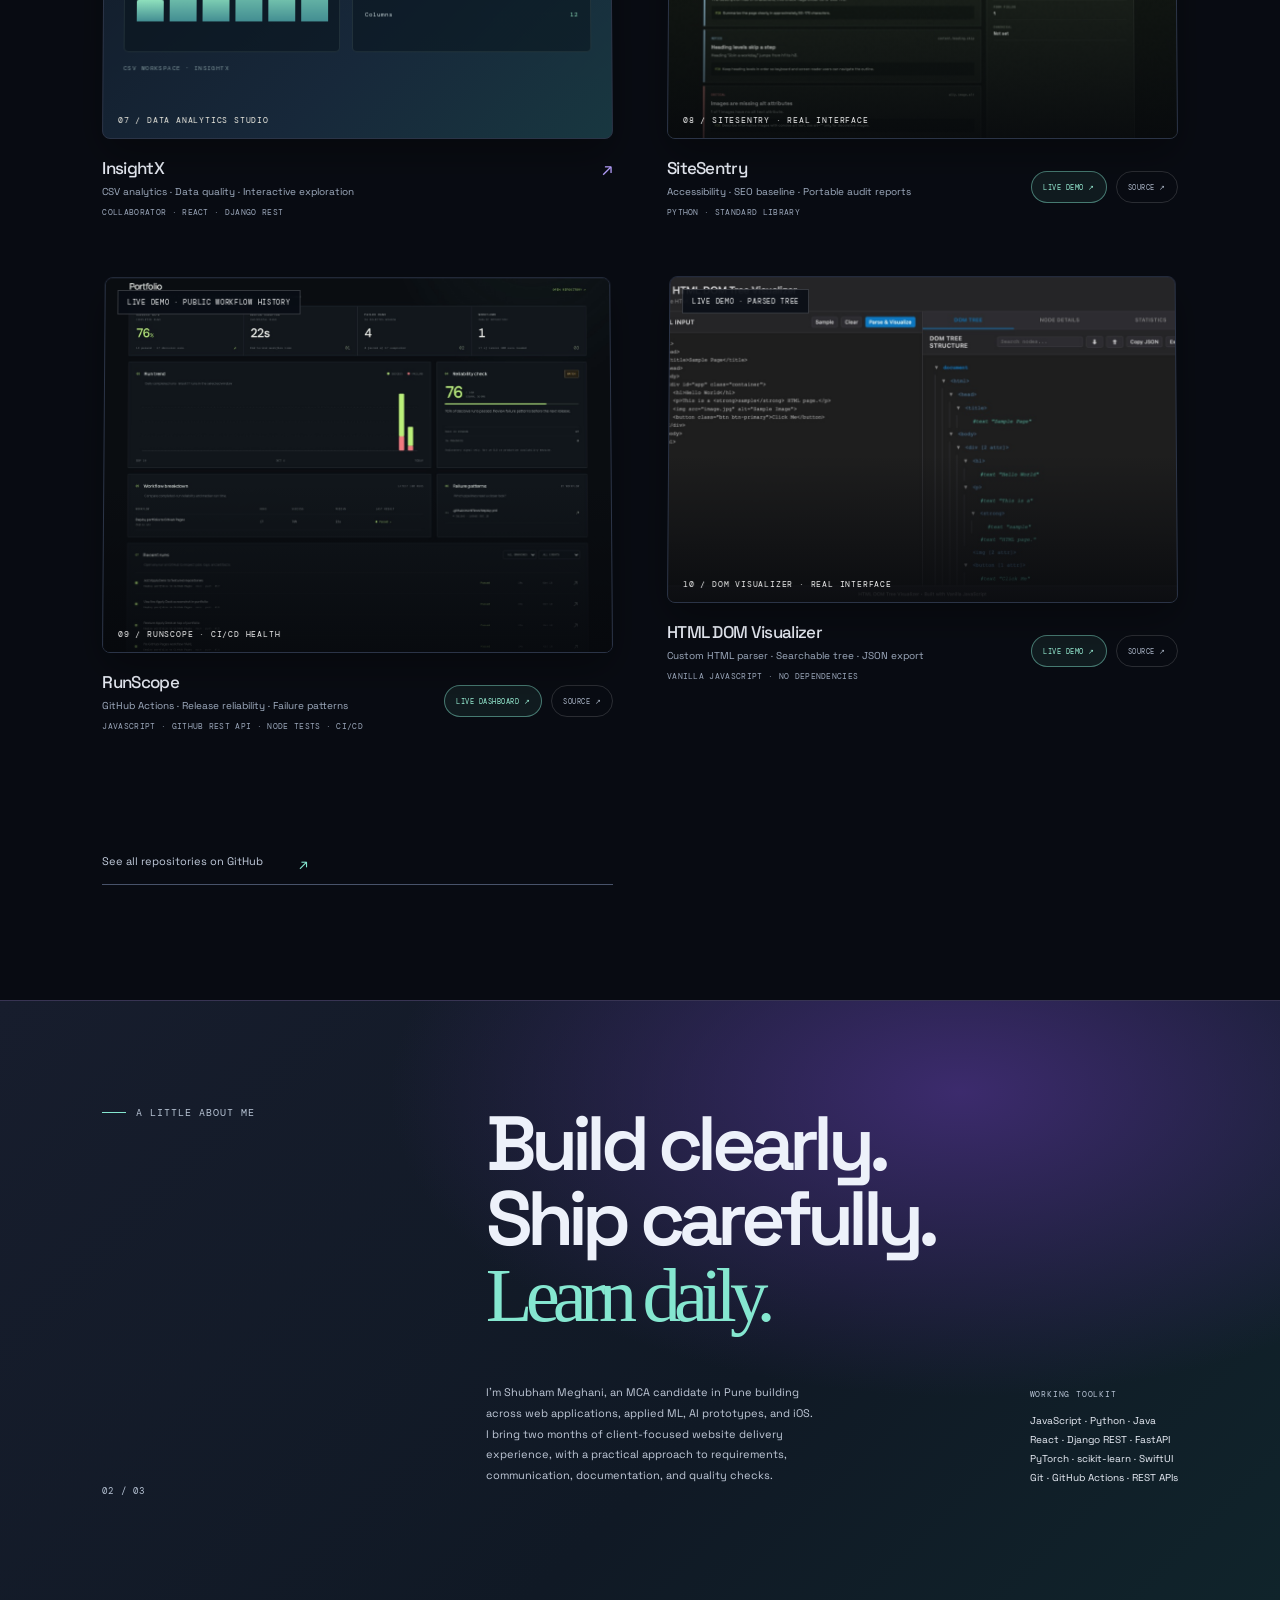
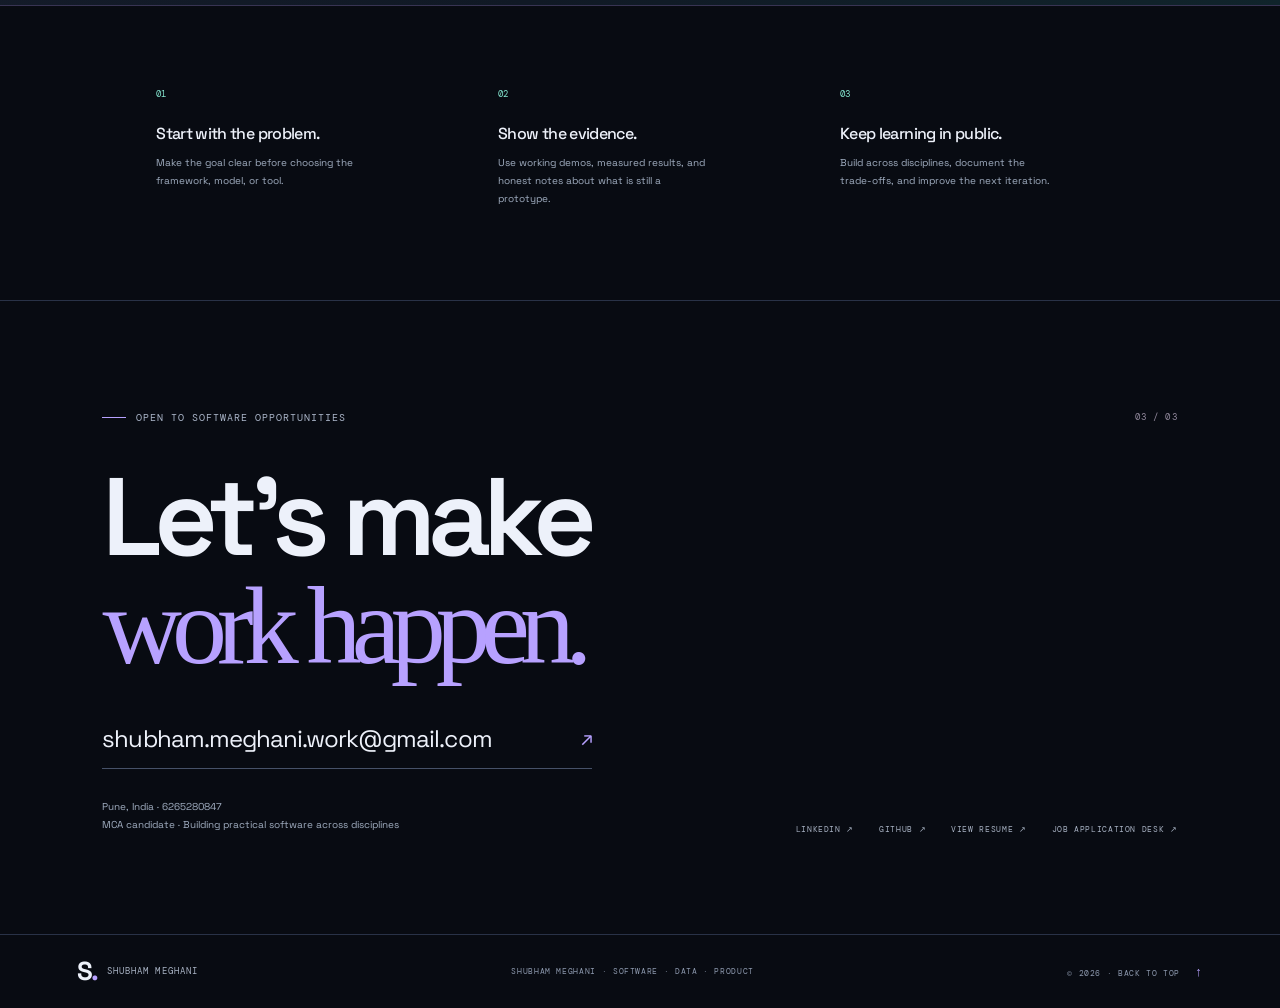
==== commit 5676acc1: "Restore tech logo contrast and add pointer response" ====
--- a/index.html
+++ b/index.html
@@ -142,7 +142,7 @@
       @media (max-width: 560px) { .intro-screen { padding: 24px 7%; }.intro-top,.intro-bottom { font-size:7px; }.intro-bottom span:last-child { max-width:120px; text-align:right; line-height:1.6; } }
       @media (prefers-reduced-motion: reduce) { .intro-screen,.hero-copy *,.custom-cursor { transition:none !important; animation:none !important; } }
     </style>
-    <link rel="stylesheet" href="portfolio-refresh.css?v=ranked-demo-actions-20261018" />
+    <link rel="stylesheet" href="portfolio-refresh.css?v=tech-icons-reactive-20261018" />
     <script defer src="script.js"></script>
   </head>
   <body>
--- a/portfolio-refresh.css
+++ b/portfolio-refresh.css
@@ -394,3 +394,89 @@
   .project-grid > .project-card { margin: 0 0 34px !important; }
   .project-meta:has(.project-links) { align-items: start; }
 }
+/* Brand-tinted icon tiles with a cursor-lit, restrained 3D response. */
+.stack-card {
+  --tech-color: #85e7d0;
+  position: relative;
+  isolation: isolate;
+  overflow: hidden;
+  min-height: 112px;
+  border-color: color-mix(in srgb, var(--tech-color) 17%, #293247);
+  border-radius: 10px;
+  background: linear-gradient(145deg, #131a27, #0e131d 80%);
+  box-shadow: inset 0 1px #ffffff09, 0 10px 24px #0002;
+  transform-style: preserve-3d;
+  transition: transform .28s cubic-bezier(.2,.7,.2,1), border-color .25s, background .25s, box-shadow .28s;
+}
+.stack-card::before {
+  content: "";
+  position: absolute;
+  z-index: -1;
+  inset: 0;
+  opacity: 0;
+  background: radial-gradient(190px circle at var(--pointer-x, 50%) var(--pointer-y, 0%), color-mix(in srgb, var(--tech-color) 17%, transparent), transparent 75%);
+  transition: opacity .25s;
+  pointer-events: none;
+}
+.stack-card[data-tech="python"] { --tech-color: #3776ab; }
+.stack-card[data-tech="sklearn"] { --tech-color: #f7931e; }
+.stack-card[data-tech="pytorch"] { --tech-color: #ee4c2c; }
+.stack-card[data-tech="javascript"] { --tech-color: #f7df1e; }
+.stack-card[data-tech="html"] { --tech-color: #e34f26; }
+.stack-card[data-tech="css"] { --tech-color: #a889e8; }
+.stack-card[data-tech="react"] { --tech-color: #61dafb; }
+.stack-card[data-tech="django"] { --tech-color: #44b78b; }
+.stack-card[data-tech="fastapi"] { --tech-color: #19b7a4; }
+.stack-card[data-tech="githubactions"] { --tech-color: #6aa8ff; }
+.stack-card[data-tech="node"] { --tech-color: #78c46a; }
+.stack-card[data-tech="express"] { --tech-color: #cbd5e4; }
+.stack-card[data-tech="mongodb"] { --tech-color: #47a248; }
+.stack-card[data-tech="socketio"] { --tech-color: #cbd5e4; }
+.stack-card[data-tech="ollama"] { --tech-color: #85e7d0; }
+.stack-glyph {
+  width: 46px;
+  height: 46px;
+  display: grid;
+  place-items: center;
+  border: 1px solid color-mix(in srgb, var(--tech-color) 31%, #303a4e);
+  border-radius: 13px;
+  background: color-mix(in srgb, var(--tech-color) 12%, #121925);
+  box-shadow: inset 0 1px #ffffff12, 0 6px 18px #0004;
+  transform: translateZ(0);
+  transition: transform .32s cubic-bezier(.2,.7,.2,1), border-color .25s, background .25s, box-shadow .25s;
+}
+.stack-glyph img {
+  width: 31px;
+  height: 31px;
+  object-fit: contain;
+  filter: drop-shadow(0 0 5px color-mix(in srgb, var(--tech-color) 30%, transparent));
+  transform: translateZ(0);
+  transition: transform .32s cubic-bezier(.2,.7,.2,1), filter .25s;
+}
+.stack-card:hover, .stack-card:focus-visible {
+  z-index: 2;
+  border-color: color-mix(in srgb, var(--tech-color) 78%, #dce5f6);
+  background: linear-gradient(145deg, color-mix(in srgb, var(--tech-color) 11%, #171d2b), #111722 80%);
+  box-shadow: 0 18px 34px #0007, 0 0 25px color-mix(in srgb, var(--tech-color) 15%, transparent), inset 0 1px #ffffff18;
+  transform: perspective(700px) rotateX(var(--tilt-y, 1deg)) rotateY(var(--tilt-x, 0deg)) translateY(-5px);
+}
+.stack-card:hover::before, .stack-card:focus-visible::before, .stack-card[aria-pressed="true"]::before { opacity: 1; }
+.stack-card:hover .stack-glyph, .stack-card:focus-visible .stack-glyph, .stack-card[aria-pressed="true"] .stack-glyph {
+  border-color: color-mix(in srgb, var(--tech-color) 65%, #303a4e);
+  background: color-mix(in srgb, var(--tech-color) 20%, #121925);
+  box-shadow: 0 10px 26px color-mix(in srgb, var(--tech-color) 17%, transparent), inset 0 1px #ffffff20;
+  transform: translateZ(15px) rotate(-5deg) scale(1.06);
+}
+.stack-card:hover .stack-glyph img, .stack-card:focus-visible .stack-glyph img, .stack-card[aria-pressed="true"] .stack-glyph img {
+  filter: drop-shadow(0 0 10px color-mix(in srgb, var(--tech-color) 70%, transparent));
+  transform: translateZ(10px) scale(1.12);
+}
+.stack-card[aria-pressed="true"] { border-color: color-mix(in srgb, var(--tech-color) 78%, #dce5f6); background: color-mix(in srgb, var(--tech-color) 10%, #121925); }
+.stack-card:focus-visible { outline: 2px solid color-mix(in srgb, var(--tech-color) 70%, white); outline-offset: 3px; }
+.light-theme .stack-card { border-color: color-mix(in srgb, var(--tech-color) 24%, #c9cbd0); background: linear-gradient(145deg, #fffdf8, #f2f0eb); box-shadow: inset 0 1px #fff, 0 8px 20px #1112; }
+.light-theme .stack-glyph { background: color-mix(in srgb, var(--tech-color) 12%, white); border-color: color-mix(in srgb, var(--tech-color) 25%, #ddd); }
+.light-theme .stack-card:hover, .light-theme .stack-card[aria-pressed="true"] { border-color: color-mix(in srgb, var(--tech-color) 72%, #555); background: color-mix(in srgb, var(--tech-color) 10%, white); }
+@media (prefers-reduced-motion: reduce) {
+  .stack-card, .stack-glyph, .stack-glyph img { transition: none; }
+  .stack-card:hover, .stack-card:focus-visible { transform: none; }
+}
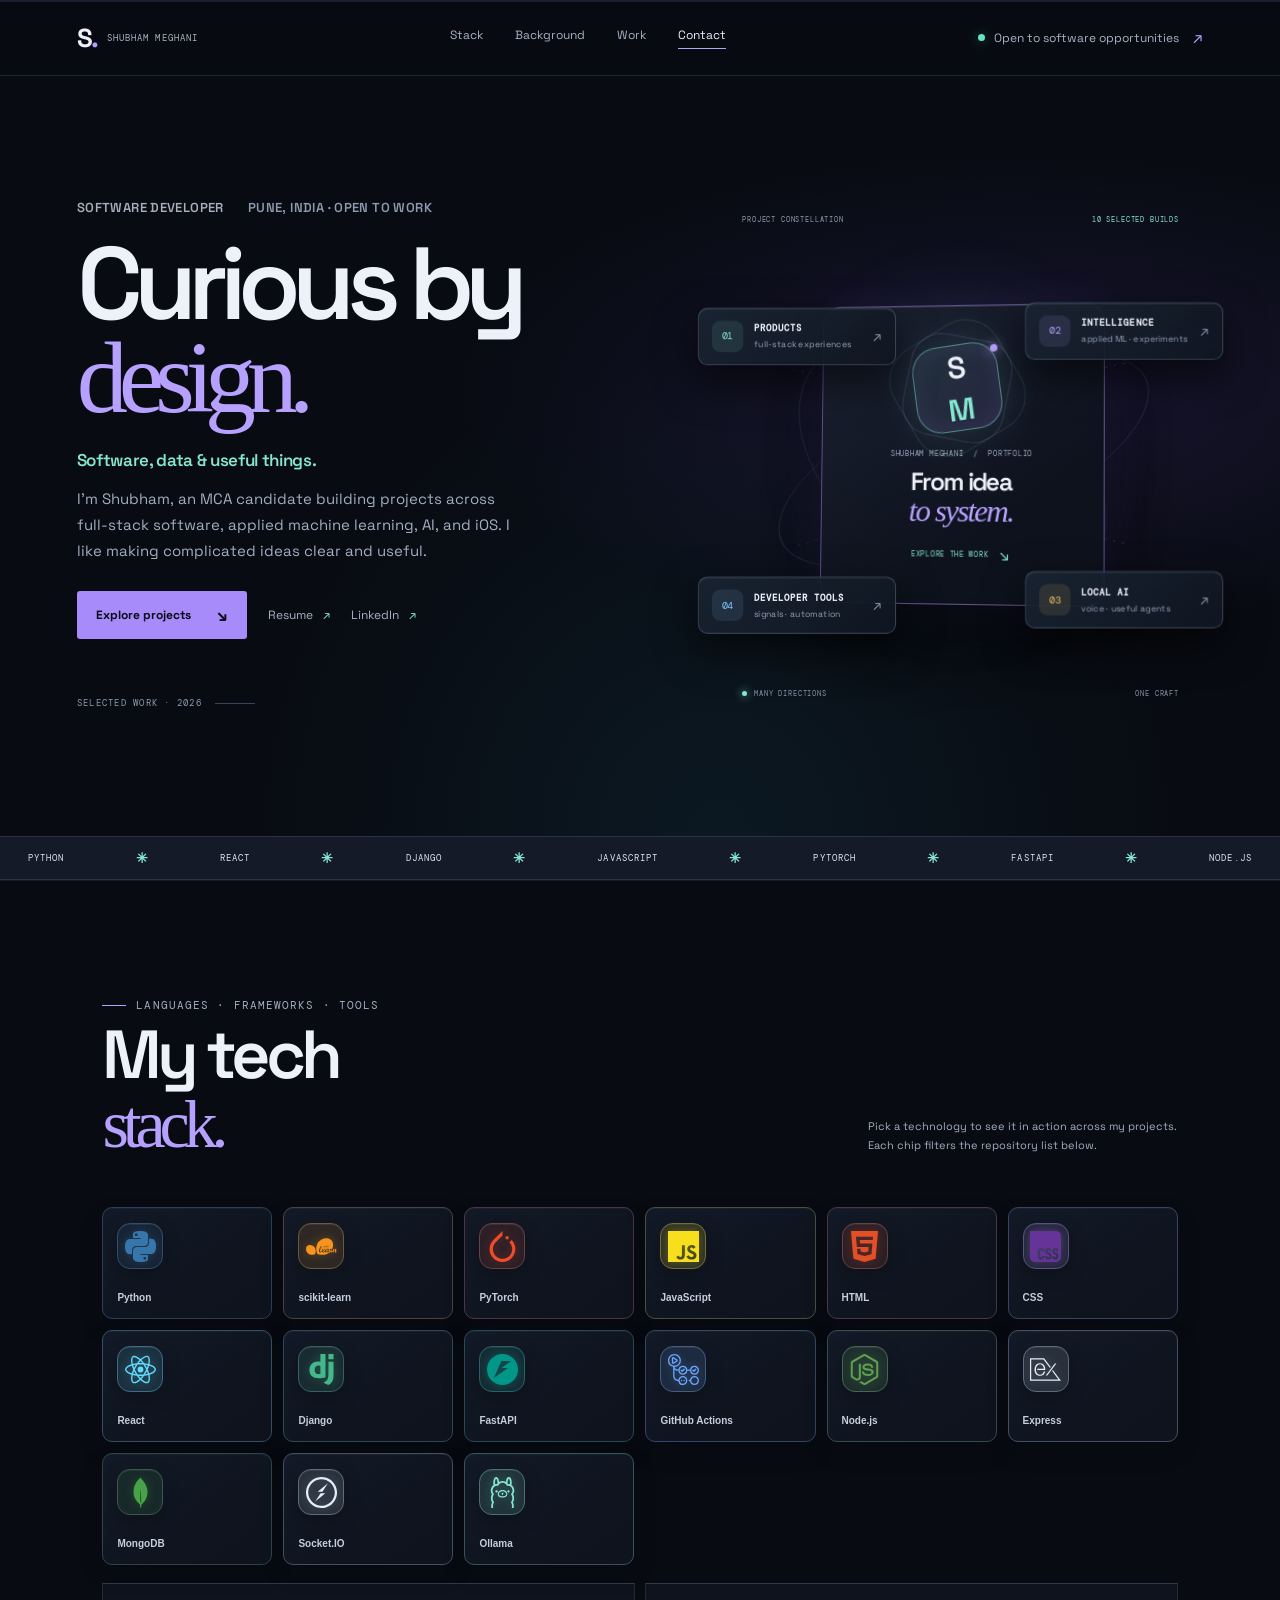
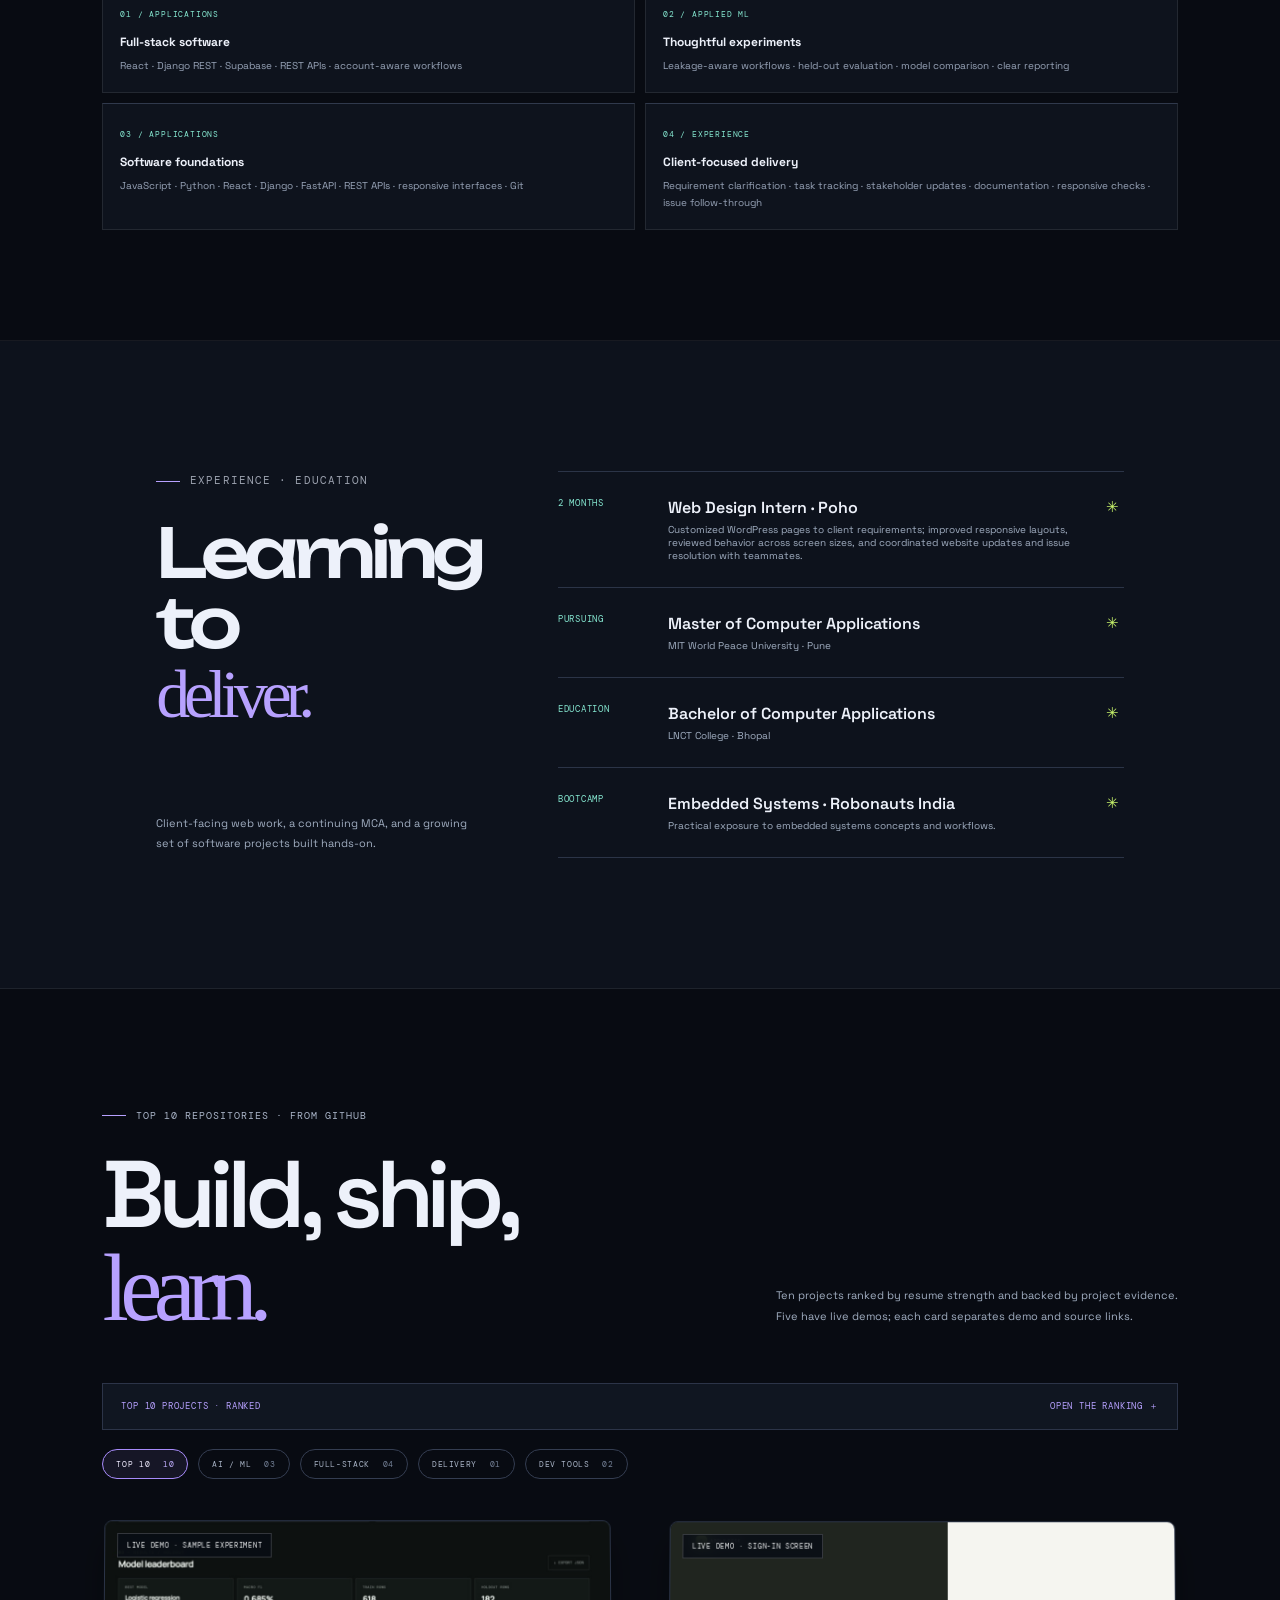
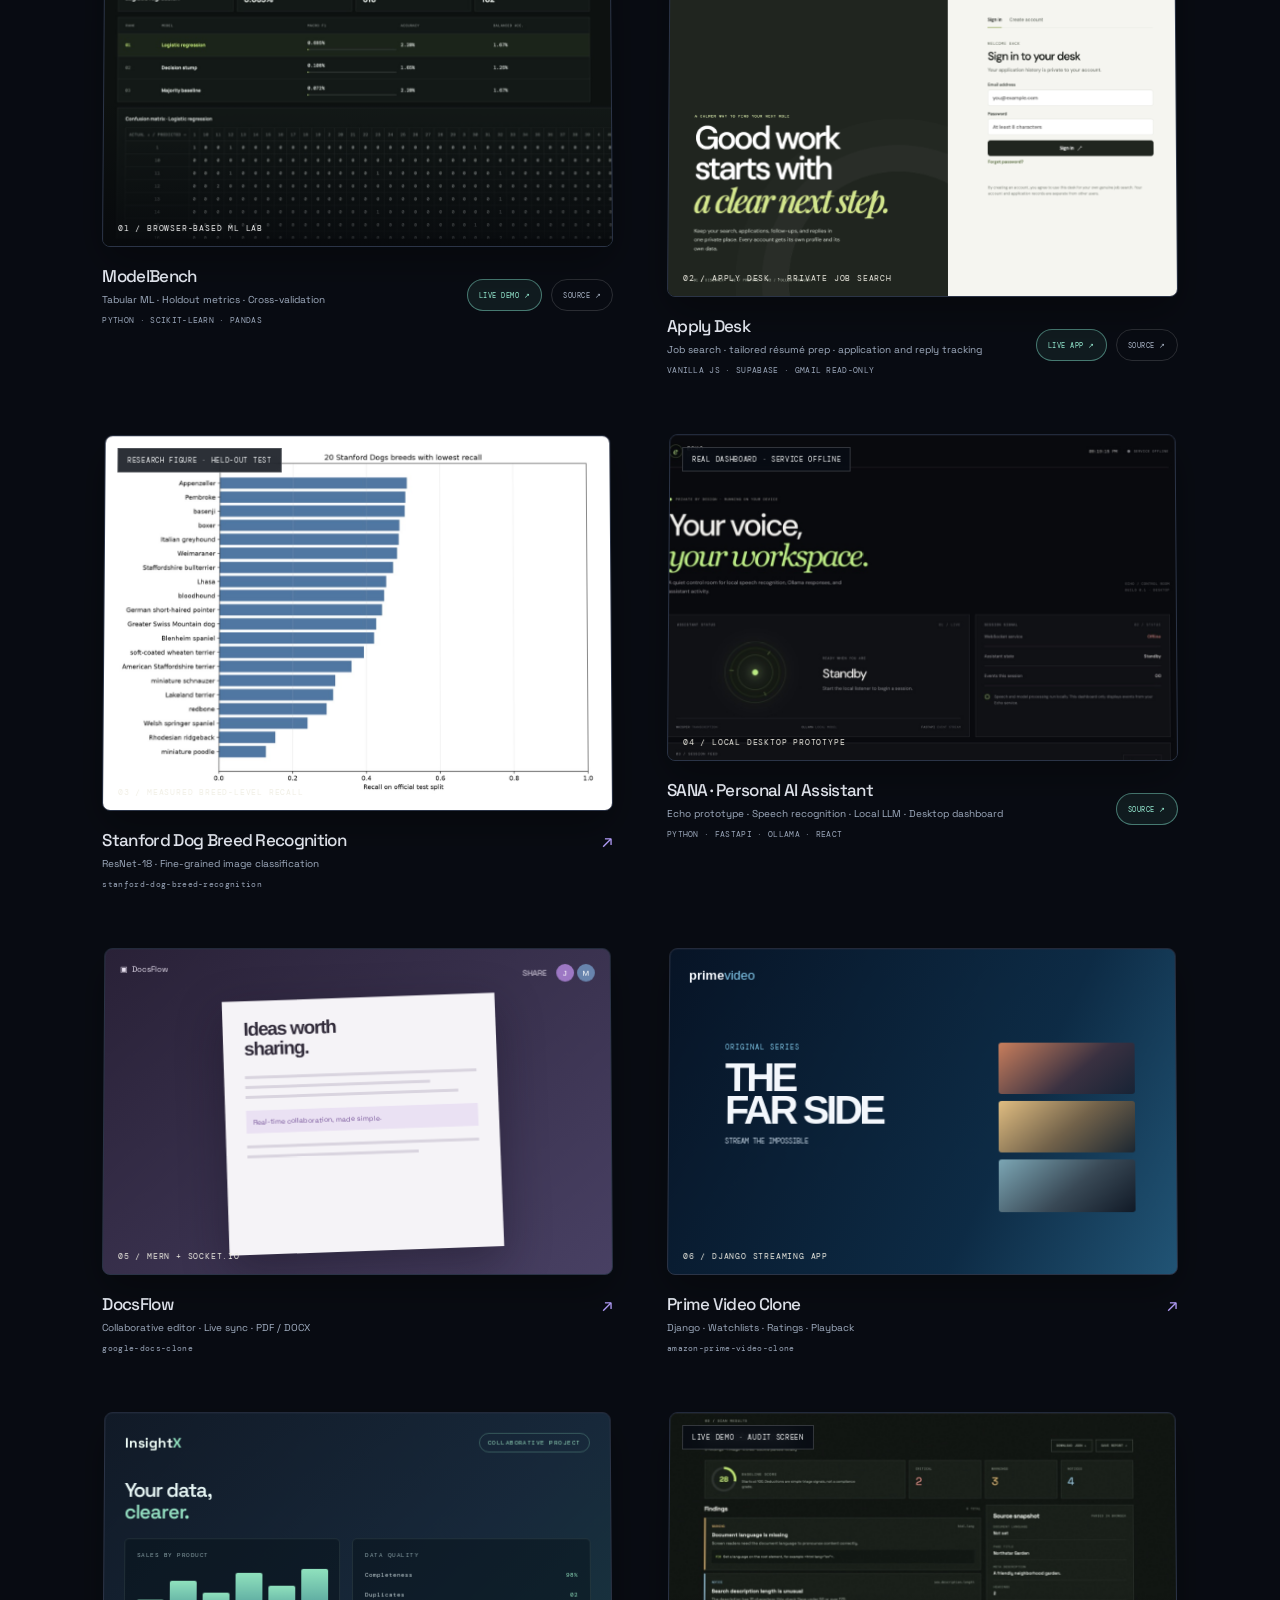
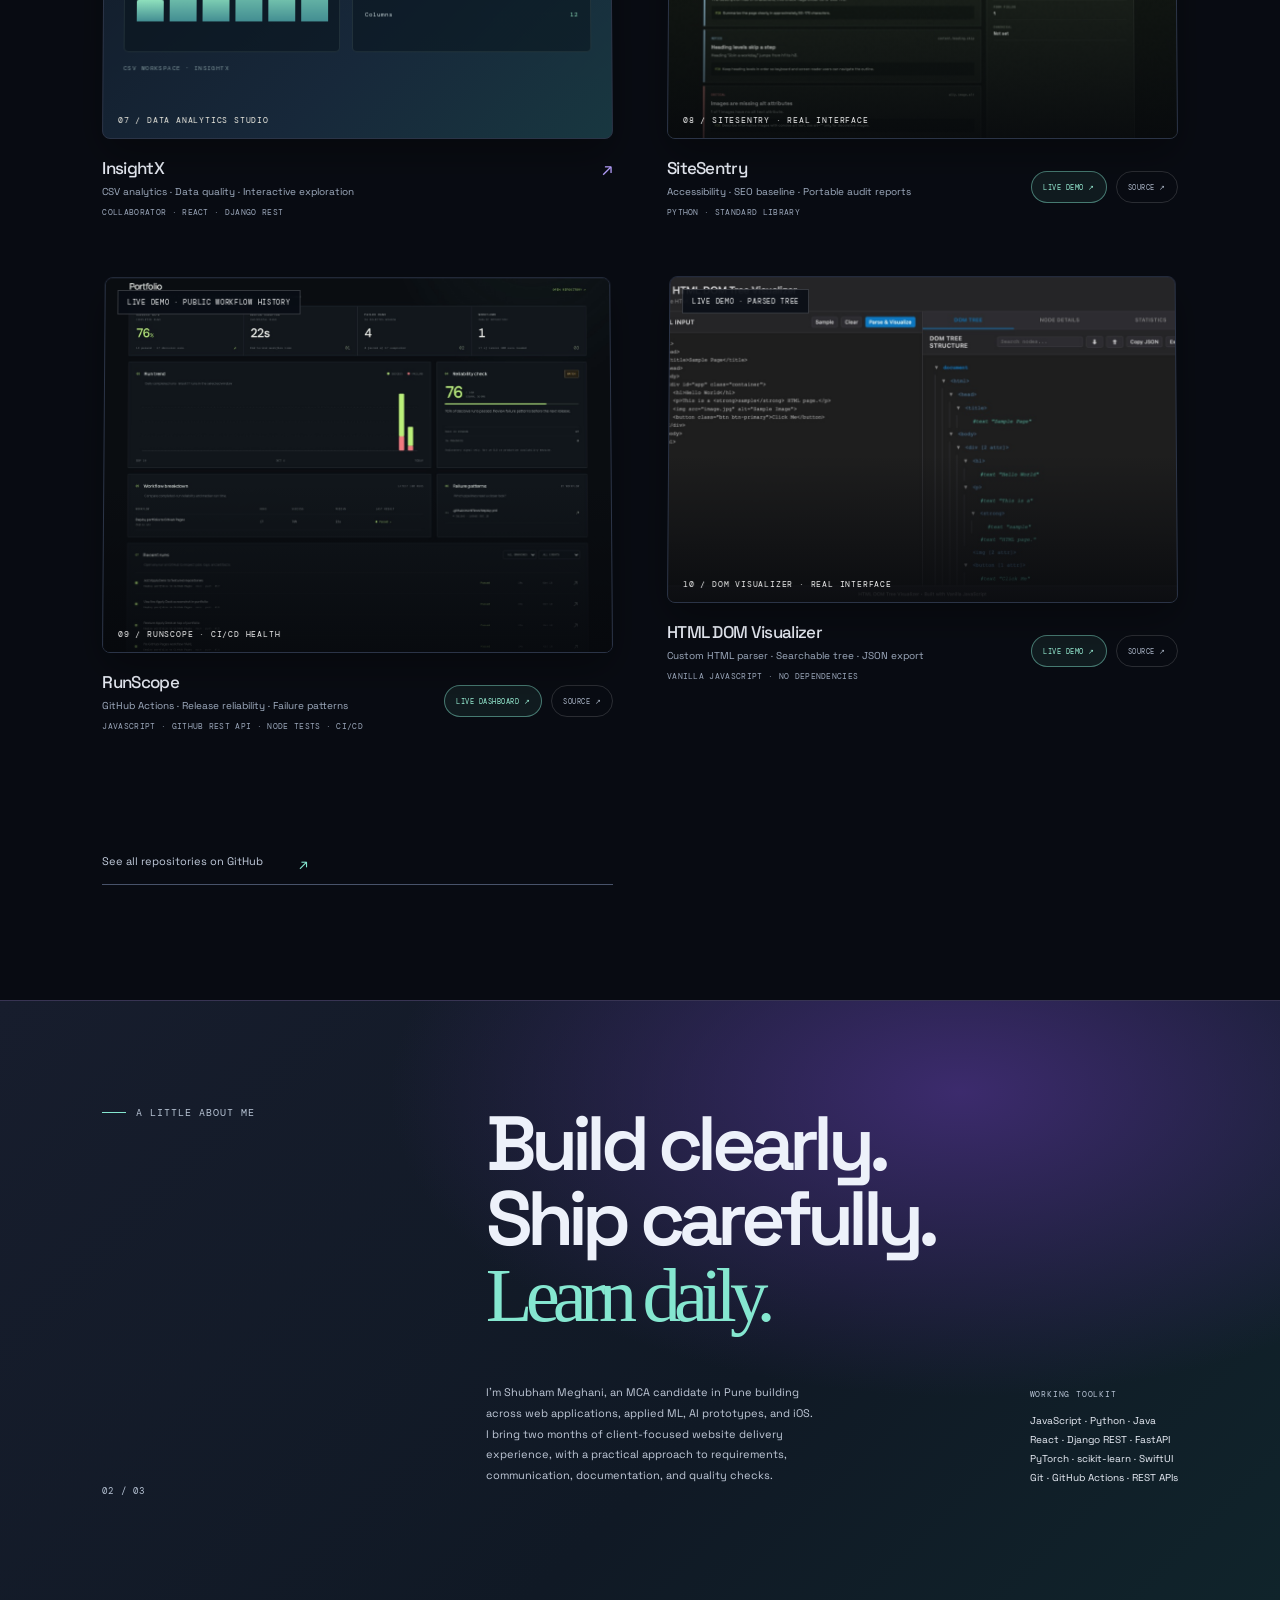
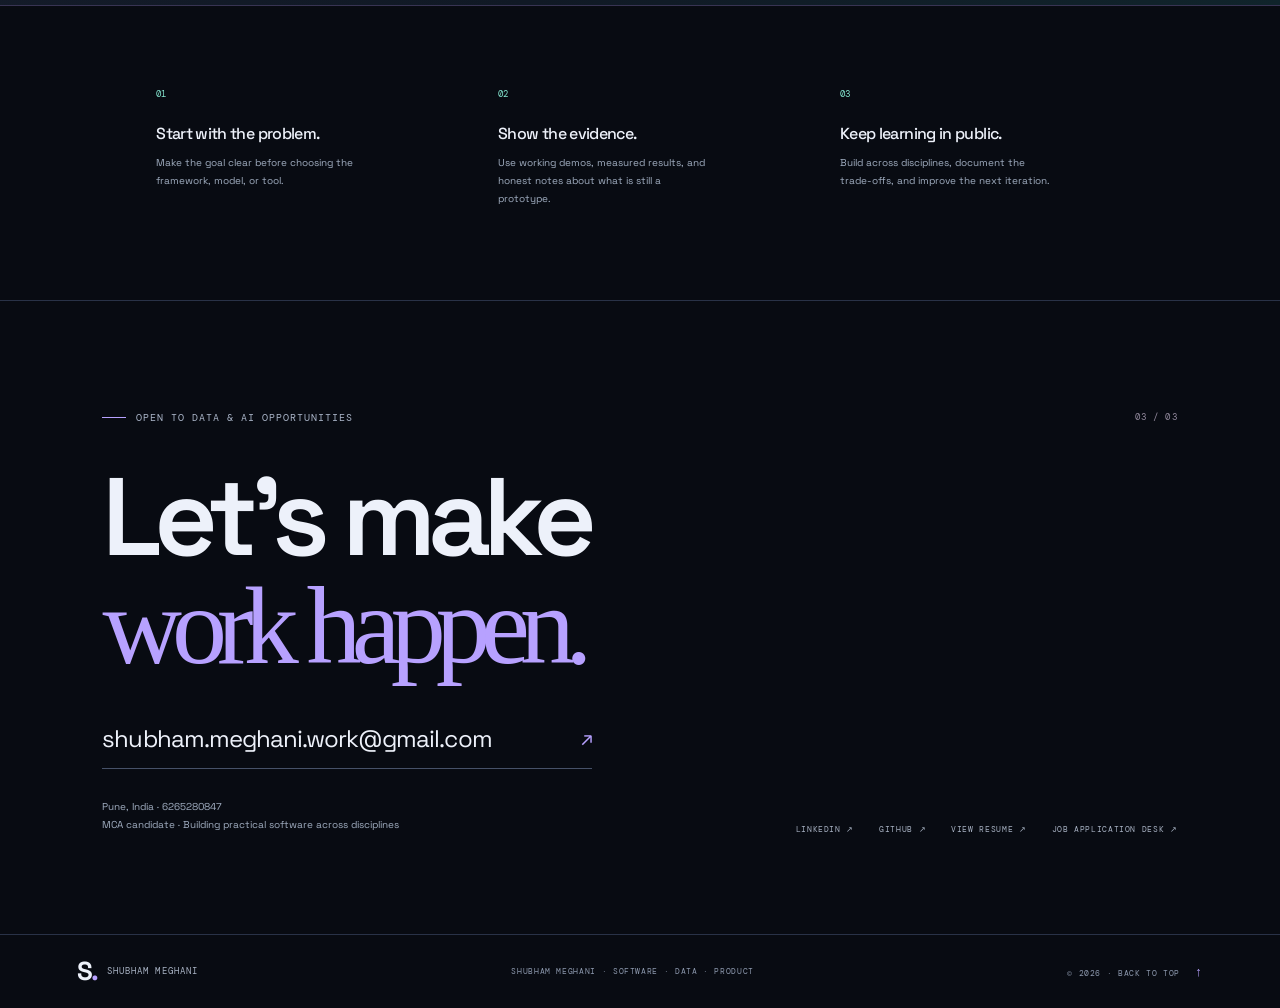
==== commit cb803dc2: "Update portfolio resume to Data Scientist I version" ====
--- a/index.html
+++ b/index.html
@@ -269,7 +269,7 @@
 
       <section class="principles"><div class="principle"><span>01</span><h3>Start with the problem.</h3><p>Make the goal clear before choosing the framework, model, or tool.</p></div><div class="principle"><span>02</span><h3>Show the evidence.</h3><p>Use working demos, measured results, and honest notes about what is still a prototype.</p></div><div class="principle"><span>03</span><h3>Keep learning in public.</h3><p>Build across disciplines, document the trade-offs, and improve the next iteration.</p></div></section>
 
-      <section class="contact section-pad" id="contact"><div class="contact-top"><p class="eyebrow"><span class="eyebrow-line"></span> OPEN TO SOFTWARE OPPORTUNITIES</p><span class="manifesto-number">03 / 03</span></div><h2>Let’s make<br /><span class="serif-word">work happen.</span></h2><a class="contact-link" href="mailto:shubham.meghani.work@gmail.com">shubham.meghani.work@gmail.com <span>↗</span></a><div class="contact-bottom"><p>Pune, India · 6265280847<br />MCA candidate · Building practical software across disciplines</p><div class="socials"><a href="https://linkedin.com/in/shubham-meghani/" target="_blank" rel="noreferrer">LINKEDIN ↗</a><a href="https://github.com/damnsunnyy" target="_blank" rel="noreferrer">GITHUB ↗</a><a href="assets/Shubham-Meghani-Resume-2026.pdf" target="_blank" rel="noreferrer">VIEW RESUME ↗</a><a href="job-hunt/">JOB APPLICATION DESK ↗</a></div></div></section>
+      <section class="contact section-pad" id="contact"><div class="contact-top"><p class="eyebrow"><span class="eyebrow-line"></span> OPEN TO DATA &amp; AI OPPORTUNITIES</p><span class="manifesto-number">03 / 03</span></div><h2>Let’s make<br /><span class="serif-word">work happen.</span></h2><a class="contact-link" href="mailto:shubham.meghani.work@gmail.com">shubham.meghani.work@gmail.com <span>↗</span></a><div class="contact-bottom"><p>Pune, India · 6265280847<br />MCA candidate · Building practical software across disciplines</p><div class="socials"><a href="https://linkedin.com/in/shubham-meghani/" target="_blank" rel="noreferrer">LINKEDIN ↗</a><a href="https://github.com/damnsunnyy" target="_blank" rel="noreferrer">GITHUB ↗</a><a href="assets/Shubham-Meghani-Resume-2026.pdf" target="_blank" rel="noreferrer">VIEW RESUME ↗</a><a href="job-hunt/">JOB APPLICATION DESK ↗</a></div></div></section>
     </main>
     <footer class="site-footer"><a class="brand" href="#home"><span class="brand-mark">S<span>.</span></span><span class="brand-name">SHUBHAM MEGHANI</span></a><span>SHUBHAM MEGHANI · SOFTWARE · DATA · PRODUCT</span><span>© <span id="year"></span> · BACK TO TOP <a href="#home">↑</a></span></footer>
   </body>
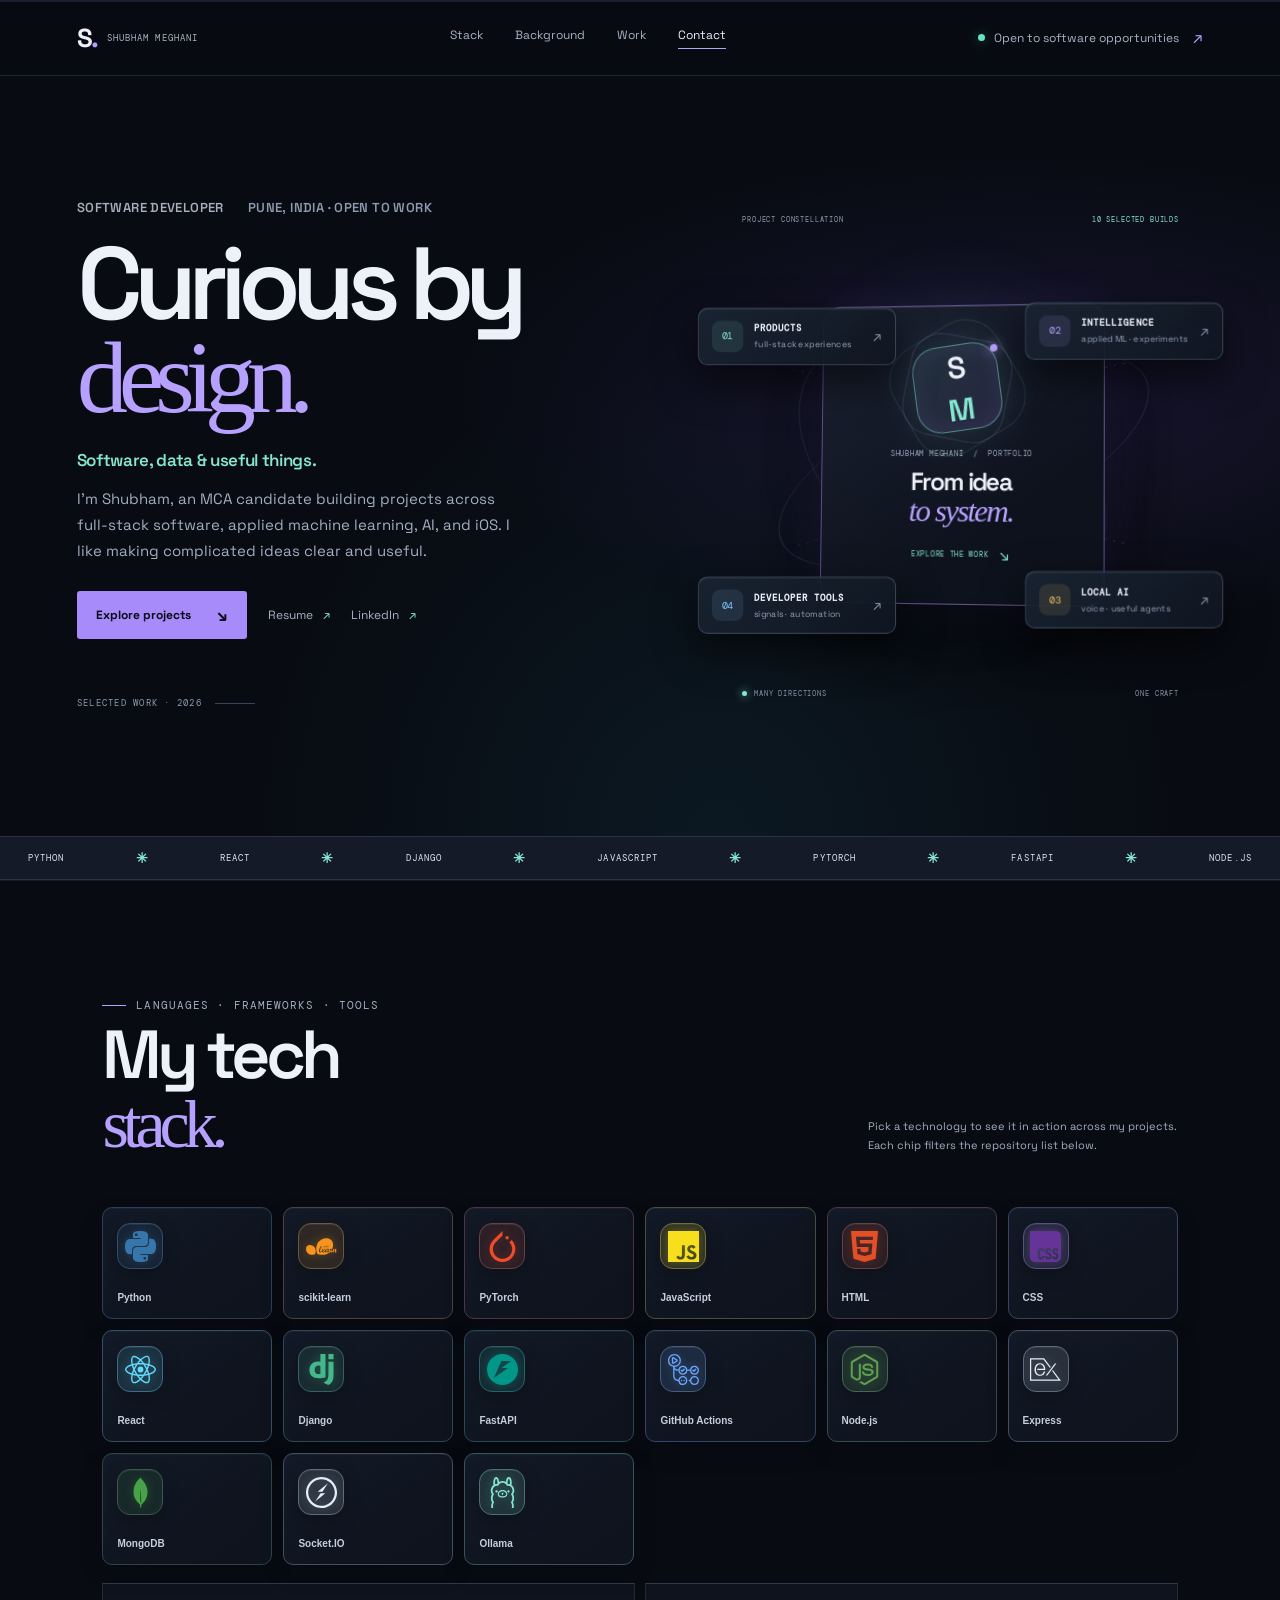
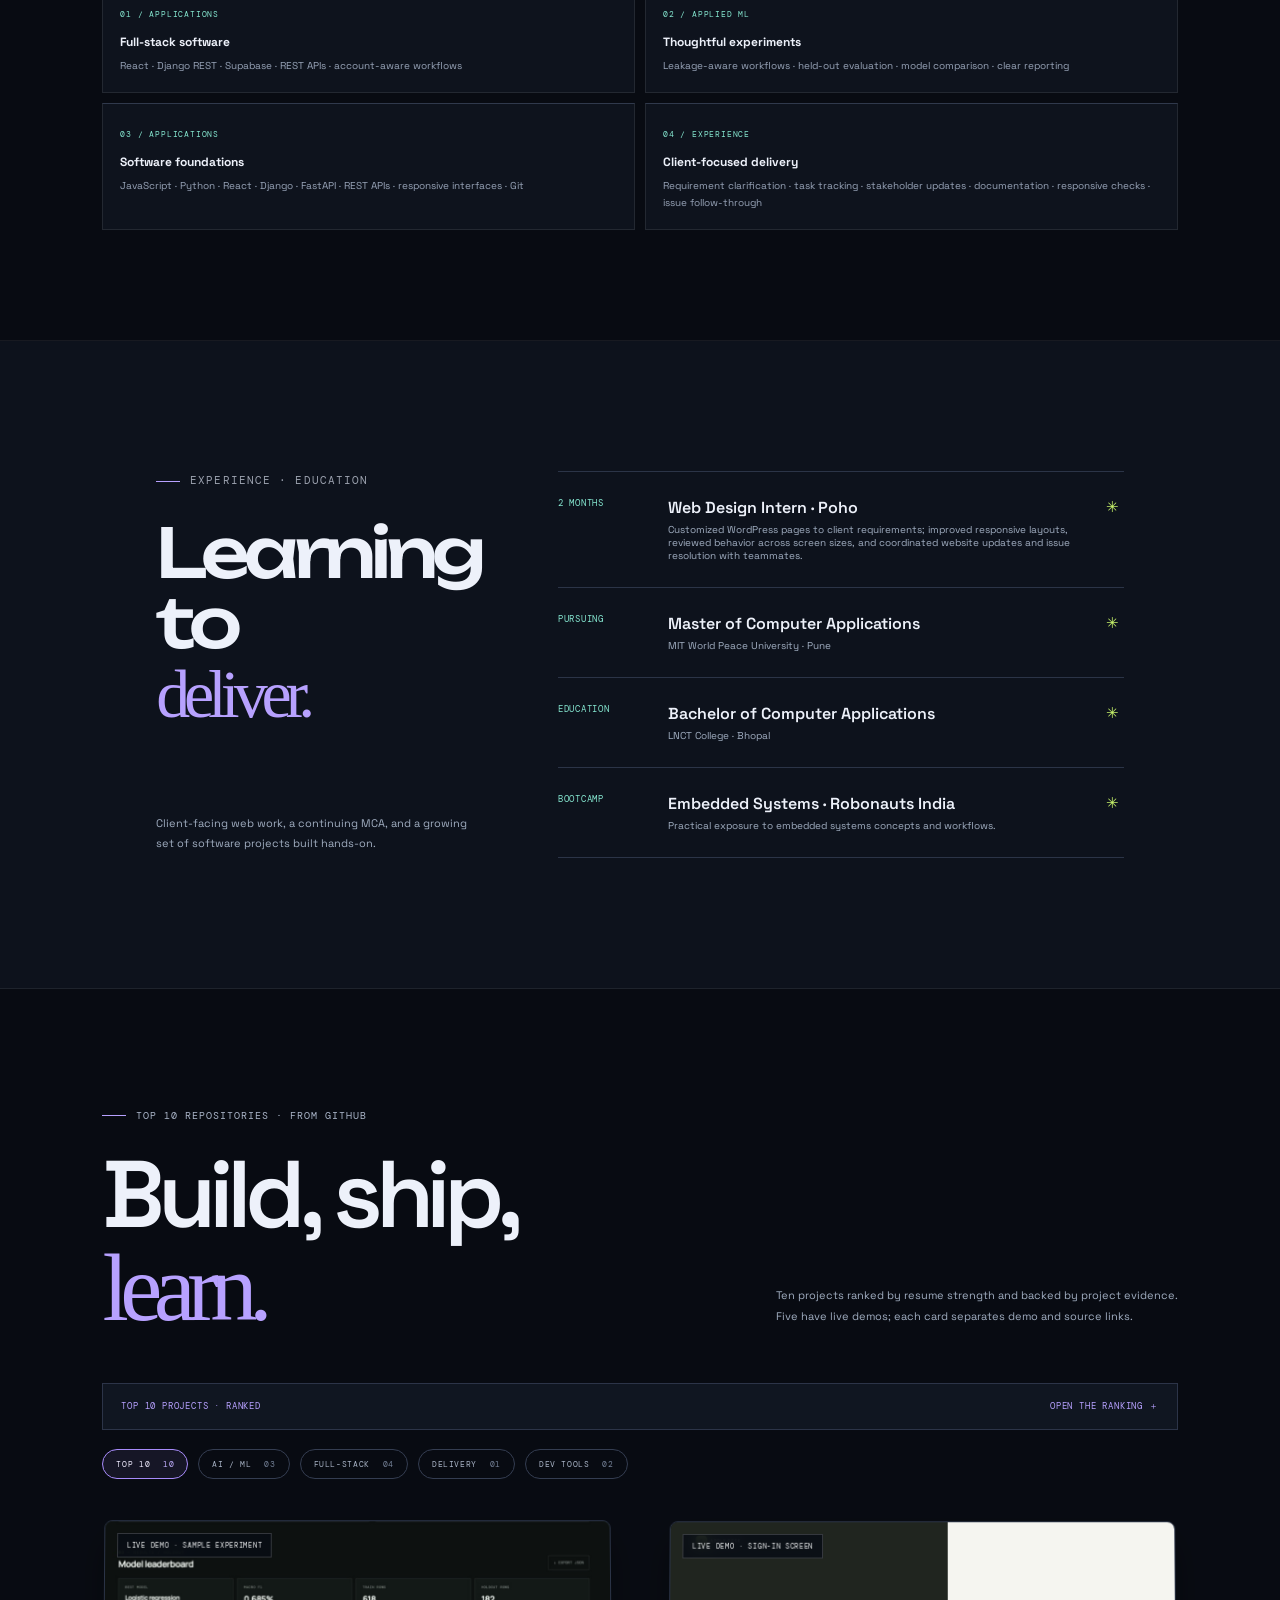
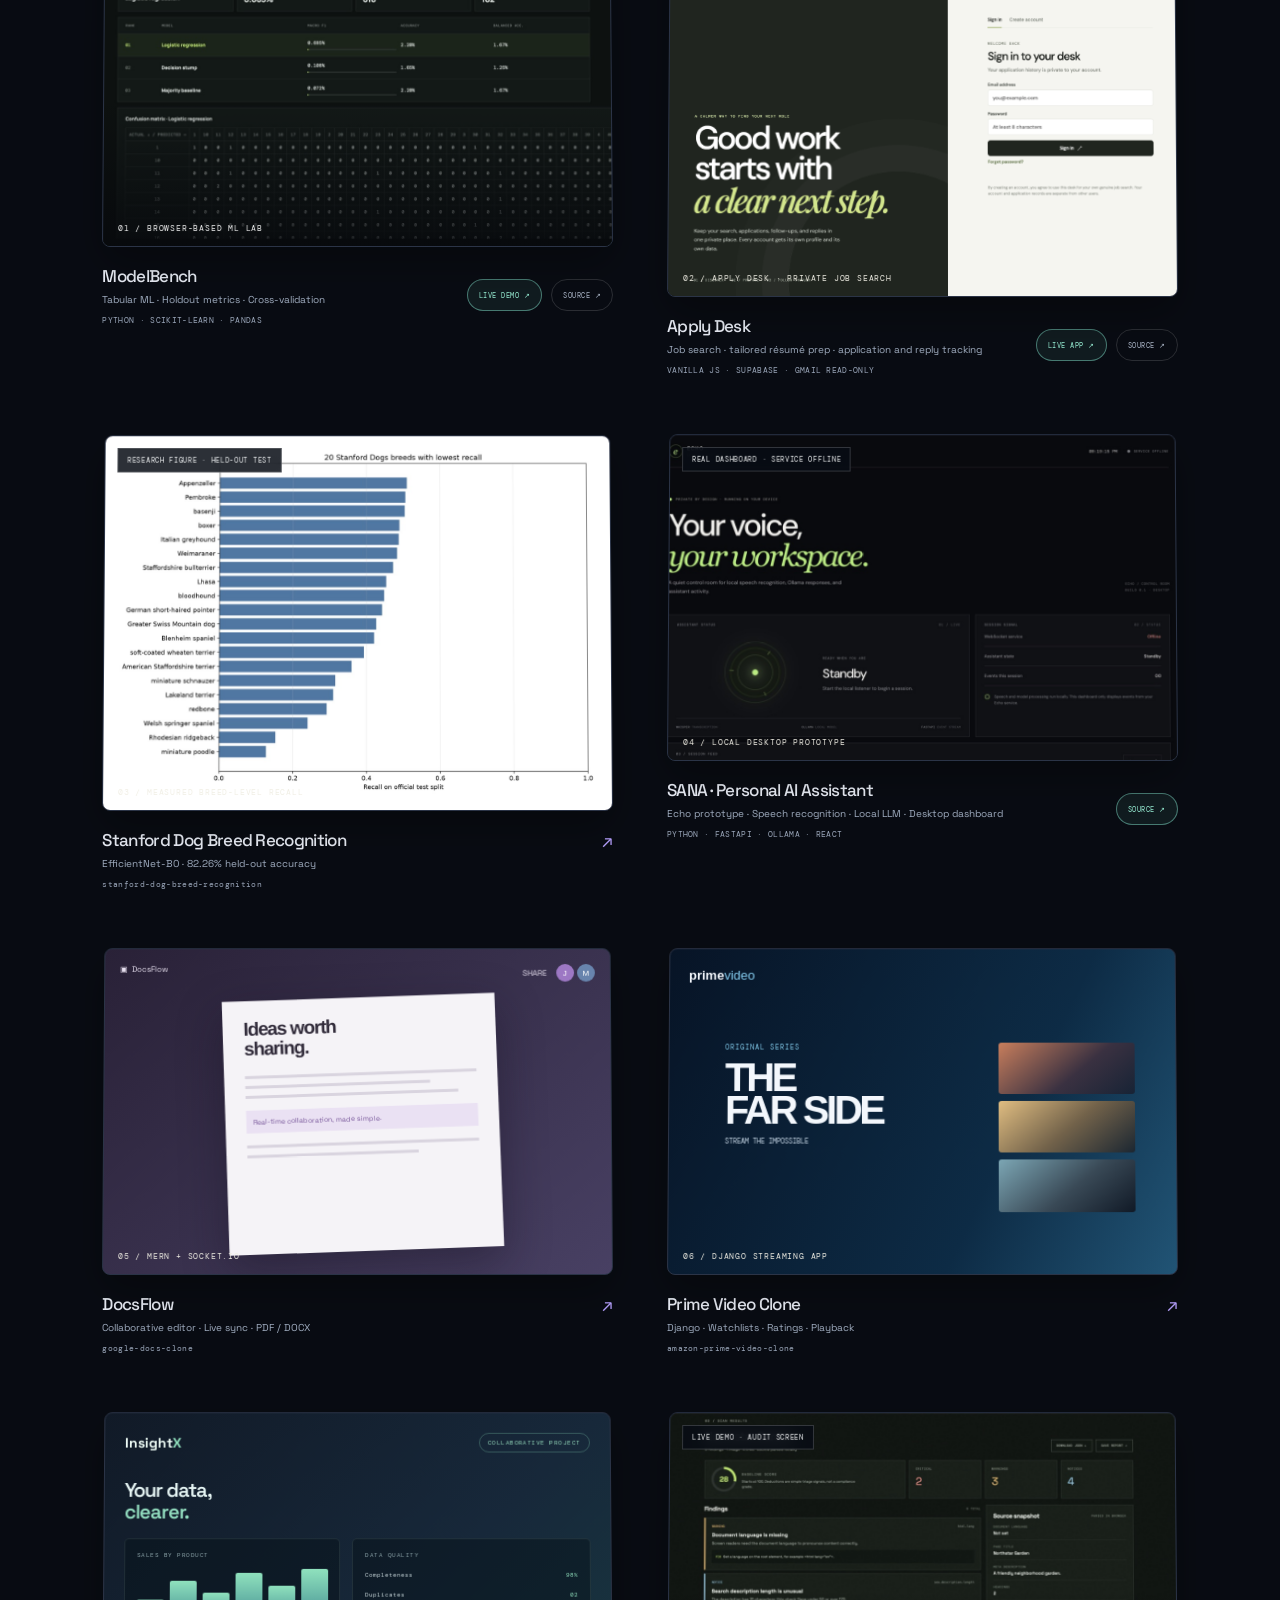
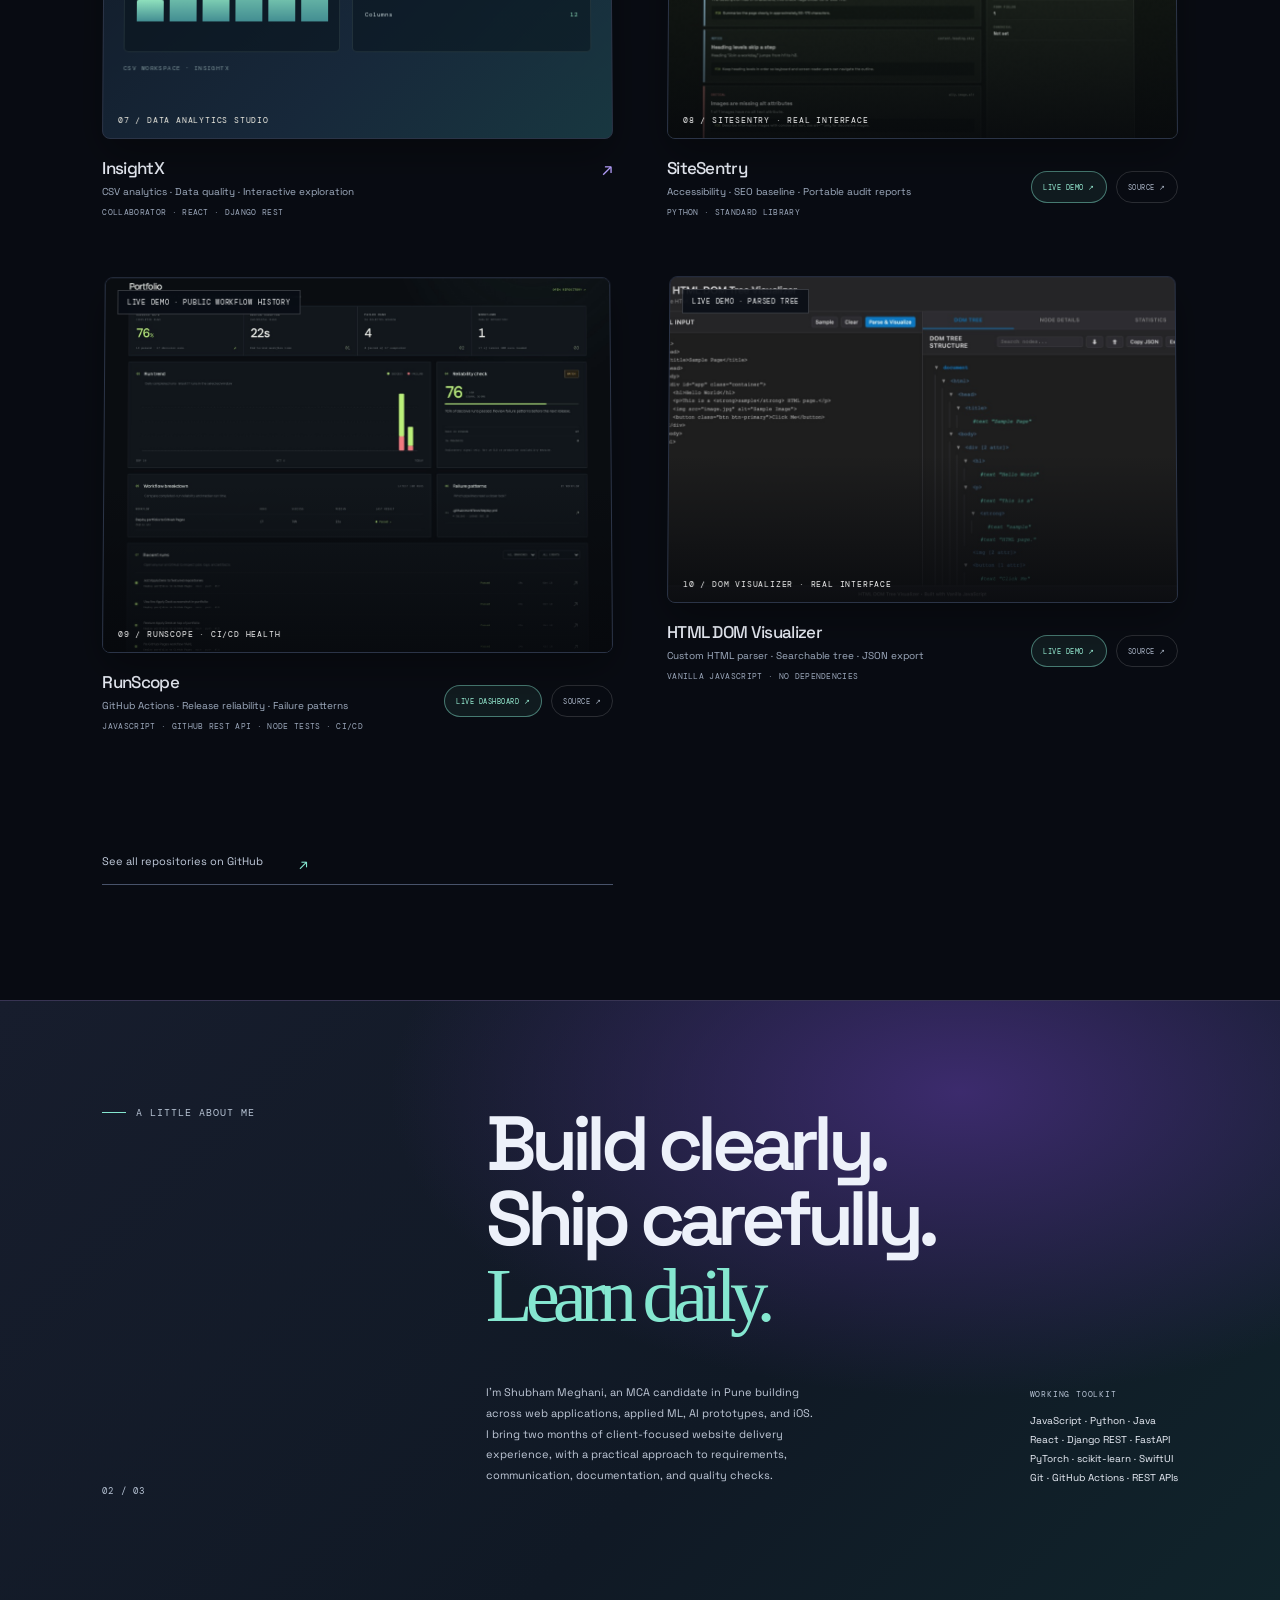
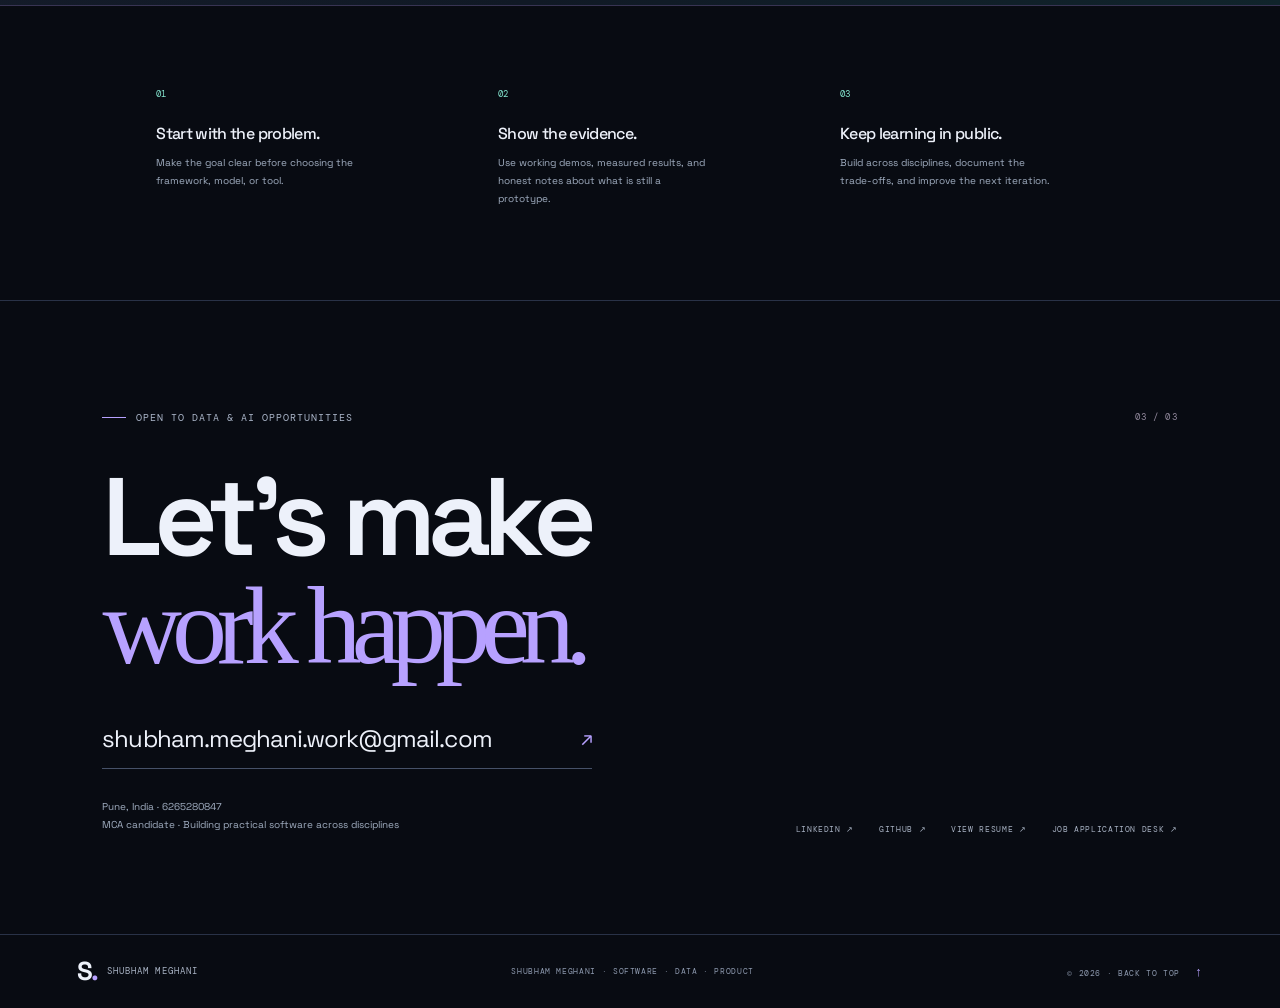
==== commit fb1fdb75: "Update dog recognition project card" ====
--- a/index.html
+++ b/index.html
@@ -54,7 +54,7 @@
       .ml-glow { position:absolute; width:145px; height:145px; right:18%; top:25%; border:1px solid #e2caff3a; border-radius:50%; box-shadow:0 0 0 16px #c2a4ff0a,0 0 0 34px #c2a4ff08,0 0 90px #bb85ff38; animation:ml-pulse 4s ease-in-out infinite alternate; }
       .ml-glow:before,.ml-glow:after { content:''; position:absolute; inset:22px; border:1px solid #e2caff45; border-radius:50%; transform:scaleX(.68); }.ml-glow:after { transform:scaleY(.65); }
       .ml-top,.ml-bottom { position:relative; display:flex; justify-content:space-between; color:#aa9bb9; font:7px 'DM Mono',monospace; letter-spacing:.12em; }.breed-mark { position:absolute; right:22%; top:35%; font:500 42px 'Geist',sans-serif; letter-spacing:-.09em; color:#f2eafa; text-shadow:0 0 25px #c2a4ff6e; }.breed-mark small { display:block; margin-top:-2px; font:7px 'DM Mono',monospace; letter-spacing:.18em; color:#c9b8da; text-align:center; }
-      .ml-score { position:absolute; left:7%; bottom:19%; width:43%; display:grid; gap:7px; }.ml-score span { font:7px 'DM Mono',monospace; letter-spacing:.08em; color:#b5a6c4; }.ml-score strong { font:500 28px 'Geist',sans-serif; letter-spacing:-.06em; }.ml-score i { height:2px; background:#ffffff1c; }.ml-score i b { display:block; width:66.08%; height:100%; background:#c2a4ff; box-shadow:0 0 10px #c2a4ff; }.ml-bottom { position:absolute; bottom:17px; left:19px; right:19px; }
+      .ml-score { position:absolute; left:7%; bottom:19%; width:43%; display:grid; gap:7px; }.ml-score span { font:7px 'DM Mono',monospace; letter-spacing:.08em; color:#b5a6c4; }.ml-score strong { font:500 28px 'Geist',sans-serif; letter-spacing:-.06em; }.ml-score i { height:2px; background:#ffffff1c; }.ml-score i b { display:block; width:82.26%; height:100%; background:#c2a4ff; box-shadow:0 0 10px #c2a4ff; }.ml-bottom { position:absolute; bottom:17px; left:19px; right:19px; }
       @keyframes ml-pulse { to { transform:scale(1.06); opacity:.7; } }
       .visual-todo { display:grid; place-items:center; background:linear-gradient(145deg,#c7b3ee,#796292); }.app-window { width:76%; min-height:78%; padding:17px 19px; background:#f1eef5; color:#30263b; box-shadow:0 20px 55px #19102055; transform:translateZ(25px); }.app-head { display:flex; justify-content:space-between; font-size:14px; font-weight:700; }.app-head b span { color:#8a67b1; }.app-head i { font-style:normal; color:#8a67b1; }.task-progress { display:flex; justify-content:space-between; margin:24px 0 12px; color:#81758d; font:7px 'DM Mono',monospace; }.task-row { display:flex; align-items:center; gap:9px; padding:8px 0; border-top:1px solid #e4dfea; font-size:9px; }.task-row i { width:12px; height:12px; border:1px solid #b9aabe; border-radius:50%; color:#fff; font:8px/11px sans-serif; text-align:center; }.task-row.checked i { background:#8a67b1; border-color:#8a67b1; }.task-row.checked span { color:#9b93a2; text-decoration:line-through; }.app-foot { margin-top:15px; color:#8f8299; font:6px 'DM Mono',monospace; letter-spacing:.06em; }
       .visual-stream { background:linear-gradient(145deg,#10131f,#24203a); padding:19px; color:#f4efff; }.stream-head { display:flex; justify-content:space-between; font:7px 'DM Mono',monospace; color:#bcb2d1; letter-spacing:.08em; }.stream-head span:first-child { font:700 12px 'Geist',sans-serif; letter-spacing:.02em; color:white; }.stream-title { position:relative; z-index:1; margin:42px 0 25px; font-size:32px; font-weight:600; line-height:.95; letter-spacing:-.08em; }.stream-title em { color:#c2a4ff; font:italic 34px Georgia,serif; }.poster-row { display:flex; gap:8px; position:absolute; bottom:32px; left:19px; right:19px; height:42%; }.poster-row i { flex:1; display:grid; place-items:center; text-align:center; color:#f4eafd; font:7px 'DM Mono',monospace; letter-spacing:.08em; font-style:normal; background:linear-gradient(160deg,#9477b9,#31273d 60%,#13121b); box-shadow:0 6px 20px #07050b80; transform:translateY(var(--poster-y,0)); transition:transform .3s; }.poster-row i:nth-child(2){background:linear-gradient(160deg,#d09c7b,#553847 65%,#1c1822);--poster-y:10px}.poster-row i:nth-child(3){background:linear-gradient(160deg,#5e91a5,#24374c 65%,#141824);--poster-y:-3px}.poster-row i:nth-child(4){background:linear-gradient(160deg,#b9ad76,#494232 65%,#16151a);--poster-y:8px}.project-card:hover .poster-row i { transform:translateY(-7px); }
@@ -235,7 +235,7 @@
         <details class="ranking-panel"><summary><span>TOP 10 PROJECTS · RANKED</span><span>OPEN THE RANKING ＋</span></summary><div class="ranking-intro">These are the ten projects I’d lead with on a resume, ordered by scope, technical integration, completeness, and evidence. Collaborator work and prototypes are marked.</div><ol class="ranking-list">
           <li><span>01</span><a href="https://github.com/damnsunnyy/ModelBench" target="_blank" rel="noreferrer">ModelBench <small>Leakage-safe tabular ML · cross-validation · portable reports</small></a><b>APPLIED ML</b></li>
           <li><span>02</span><a href="https://github.com/damnsunnyy/ApplyDesk" target="_blank" rel="noreferrer">Apply Desk <small>Role discovery · application tracking · account-scoped data</small></a><b>FULL-STACK</b></li>
-          <li><span>03</span><a href="https://github.com/damnsunnyy/stanford-dog-breed-recognition" target="_blank" rel="noreferrer">Stanford Dog Breed Recognition <small>120-class ResNet-18 · held-out metrics and research paper</small></a><b>COMPUTER VISION</b></li>
+          <li><span>03</span><a href="https://github.com/damnsunnyy/stanford-dog-breed-recognition" target="_blank" rel="noreferrer">Stanford Dog Breed Recognition <small>120-class EfficientNet-B0 · 82.26% official test accuracy · research paper</small></a><b>COMPUTER VISION</b></li>
           <li><span>04</span><a href="https://github.com/damnsunnyy/Echo" target="_blank" rel="noreferrer">SANA / Echo <small>Voice assistant prototype · Faster Whisper · Ollama · FastAPI · Electron</small></a><b>AI PROTOTYPE</b></li>
           <li><span>05</span><a href="https://github.com/damnsunnyy/google-docs-clone" target="_blank" rel="noreferrer">DocsFlow <small>Collaborative editor · authentication · Socket.IO · export</small></a><b>FULL-STACK</b></li>
           <li><span>06</span><a href="https://github.com/damnsunnyy/amazon-prime-video-clone" target="_blank" rel="noreferrer">Prime Video Clone <small>Django · catalog · accounts · watchlists · ratings · tests</small></a><b>FULL-STACK</b></li>
@@ -254,7 +254,7 @@
         <div class="project-grid">
         <div class="project-card project-rank-01" data-category="ai" data-techs="python,sklearn,javascript,css,html" data-cursor="EXPLORE PROJECT"><div class="project-visual visual-modelbench"><img class="project-screenshot" src="assets/project-captures/modelbench.jpg" alt="ModelBench’s running holdout experiment with a measured model leaderboard and confusion matrix." loading="lazy" /><span class="capture-label">LIVE DEMO · SAMPLE EXPERIMENT</span><span class="visual-label">01 / BROWSER-BASED ML LAB</span></div><div class="project-meta"><div><h3>ModelBench</h3><p>Tabular ML · Holdout metrics · Cross-validation</p><small>PYTHON · SCIKIT-LEARN · PANDAS</small></div><div class="project-links"><a href="https://damnsunnyy.github.io/ModelBench/" target="_blank" rel="noreferrer">LIVE DEMO ↗</a><a href="https://github.com/damnsunnyy/ModelBench" target="_blank" rel="noreferrer">SOURCE ↗</a></div></div></div>
         <div class="project-card project-rank-02 project-large project-applydesk" data-category="fullstack" data-techs="javascript,css,html" data-cursor="EXPLORE PROJECT"><div class="project-visual visual-applydesk"><img class="project-screenshot" src="assets/project-captures/applydesk-live.png" alt="Screenshot of the live Apply Desk sign-in page, with its job-search introduction and private account form." loading="lazy" /><span class="capture-label">LIVE DEMO · SIGN-IN SCREEN</span><span class="visual-label">02 / APPLY DESK · PRIVATE JOB SEARCH</span></div><div class="project-meta"><div><h3>Apply Desk</h3><p>Job search · tailored résumé prep · application and reply tracking</p><small>VANILLA JS · SUPABASE · GMAIL READ-ONLY</small></div><div class="project-links"><a href="https://damnsunnyy.github.io/ApplyDesk/" target="_blank" rel="noreferrer">LIVE APP ↗</a><a href="https://github.com/damnsunnyy/ApplyDesk" target="_blank" rel="noreferrer">SOURCE ↗</a></div></div></div>
-          <a class="project-card project-rank-03 project-large" data-category="ai" data-techs="python,pytorch" href="https://github.com/damnsunnyy/stanford-dog-breed-recognition" target="_blank" rel="noreferrer" data-cursor="VIEW REPO"><div class="project-visual visual-ml"><img class="project-screenshot" src="assets/project-captures/dog-breed-recall.jpg" alt="Measured official test-split recall for the twenty lowest-recall Stanford Dog breeds." loading="lazy" /><span class="capture-label">RESEARCH FIGURE · HELD-OUT TEST</span><span class="visual-label">03 / MEASURED BREED-LEVEL RECALL</span></div><div class="project-meta"><div><h3>Stanford Dog Breed Recognition</h3><p>ResNet-18 · Fine-grained image classification</p><small>stanford-dog-breed-recognition</small></div><span class="project-arrow">↗</span></div></a>
+          <a class="project-card project-rank-03 project-large" data-category="ai" data-techs="python,pytorch" href="https://github.com/damnsunnyy/stanford-dog-breed-recognition" target="_blank" rel="noreferrer" data-cursor="VIEW REPO"><div class="project-visual visual-ml"><img class="project-screenshot" src="assets/project-captures/dog-breed-recall.jpg" alt="Measured official test-split recall for the twenty lowest-recall Stanford Dog breeds." loading="lazy" /><span class="capture-label">RESEARCH FIGURE · HELD-OUT TEST</span><span class="visual-label">03 / MEASURED BREED-LEVEL RECALL</span></div><div class="project-meta"><div><h3>Stanford Dog Breed Recognition</h3><p>EfficientNet-B0 · 82.26% held-out accuracy</p><small>stanford-dog-breed-recognition</small></div><span class="project-arrow">↗</span></div></a>
         <div class="project-card project-rank-04" data-category="ai" data-techs="python,javascript,electron,ollama,fastapi,react,css,html" data-cursor="EXPLORE PROJECT"><div class="project-visual visual-echo"><img class="project-screenshot" src="assets/project-captures/echo-dashboard.jpg" alt="Echo’s React event dashboard, displaying its standby state and local service connection status." loading="lazy" /><span class="capture-label">REAL DASHBOARD · SERVICE OFFLINE</span><span class="visual-label">04 / LOCAL DESKTOP PROTOTYPE</span></div><div class="project-meta"><div><h3>SANA · Personal AI Assistant</h3><p>Echo prototype · Speech recognition · Local LLM · Desktop dashboard</p><small>PYTHON · FASTAPI · OLLAMA · REACT</small></div><div class="project-links"><a href="https://github.com/damnsunnyy/Echo" target="_blank" rel="noreferrer">SOURCE ↗</a></div></div></div>
           <a class="project-card project-rank-05" data-category="fullstack" data-techs="javascript,react,node,express,mongodb,socketio,css,html" href="https://github.com/damnsunnyy/google-docs-clone" target="_blank" rel="noreferrer" data-cursor="VIEW REPO"><div class="project-visual visual-docs"><div class="docs-top"><span>▣ &nbsp;DocsFlow</span><span>SHARE &nbsp; <b>J</b><b>M</b></span></div><div class="doc-page"><div class="doc-title">Ideas worth<br />sharing.</div><i></i><i></i><i></i><div class="doc-highlight">Real-time collaboration, made simple.</div><i></i><i></i></div><span class="visual-label">05 / MERN + SOCKET.IO</span></div><div class="project-meta"><div><h3>DocsFlow</h3><p>Collaborative editor · Live sync · PDF / DOCX</p><small>google-docs-clone</small></div><span class="project-arrow">↗</span></div></a>
           <a class="project-card project-rank-06" data-category="fullstack" data-techs="python,django,css,html" href="https://github.com/damnsunnyy/amazon-prime-video-clone" target="_blank" rel="noreferrer" data-cursor="VIEW REPO"><div class="project-visual visual-prime"><div class="prime-brand">prime<span>video</span></div><div class="prime-feature"><span>ORIGINAL SERIES</span><strong>THE<br />FAR SIDE</strong><i>STREAM THE IMPOSSIBLE</i></div><div class="prime-row"><i></i><i></i><i></i></div><span class="visual-label">06 / DJANGO STREAMING APP</span></div><div class="project-meta"><div><h3>Prime Video Clone</h3><p>Django · Watchlists · Ratings · Playback</p><small>amazon-prime-video-clone</small></div><span class="project-arrow">↗</span></div></a>
